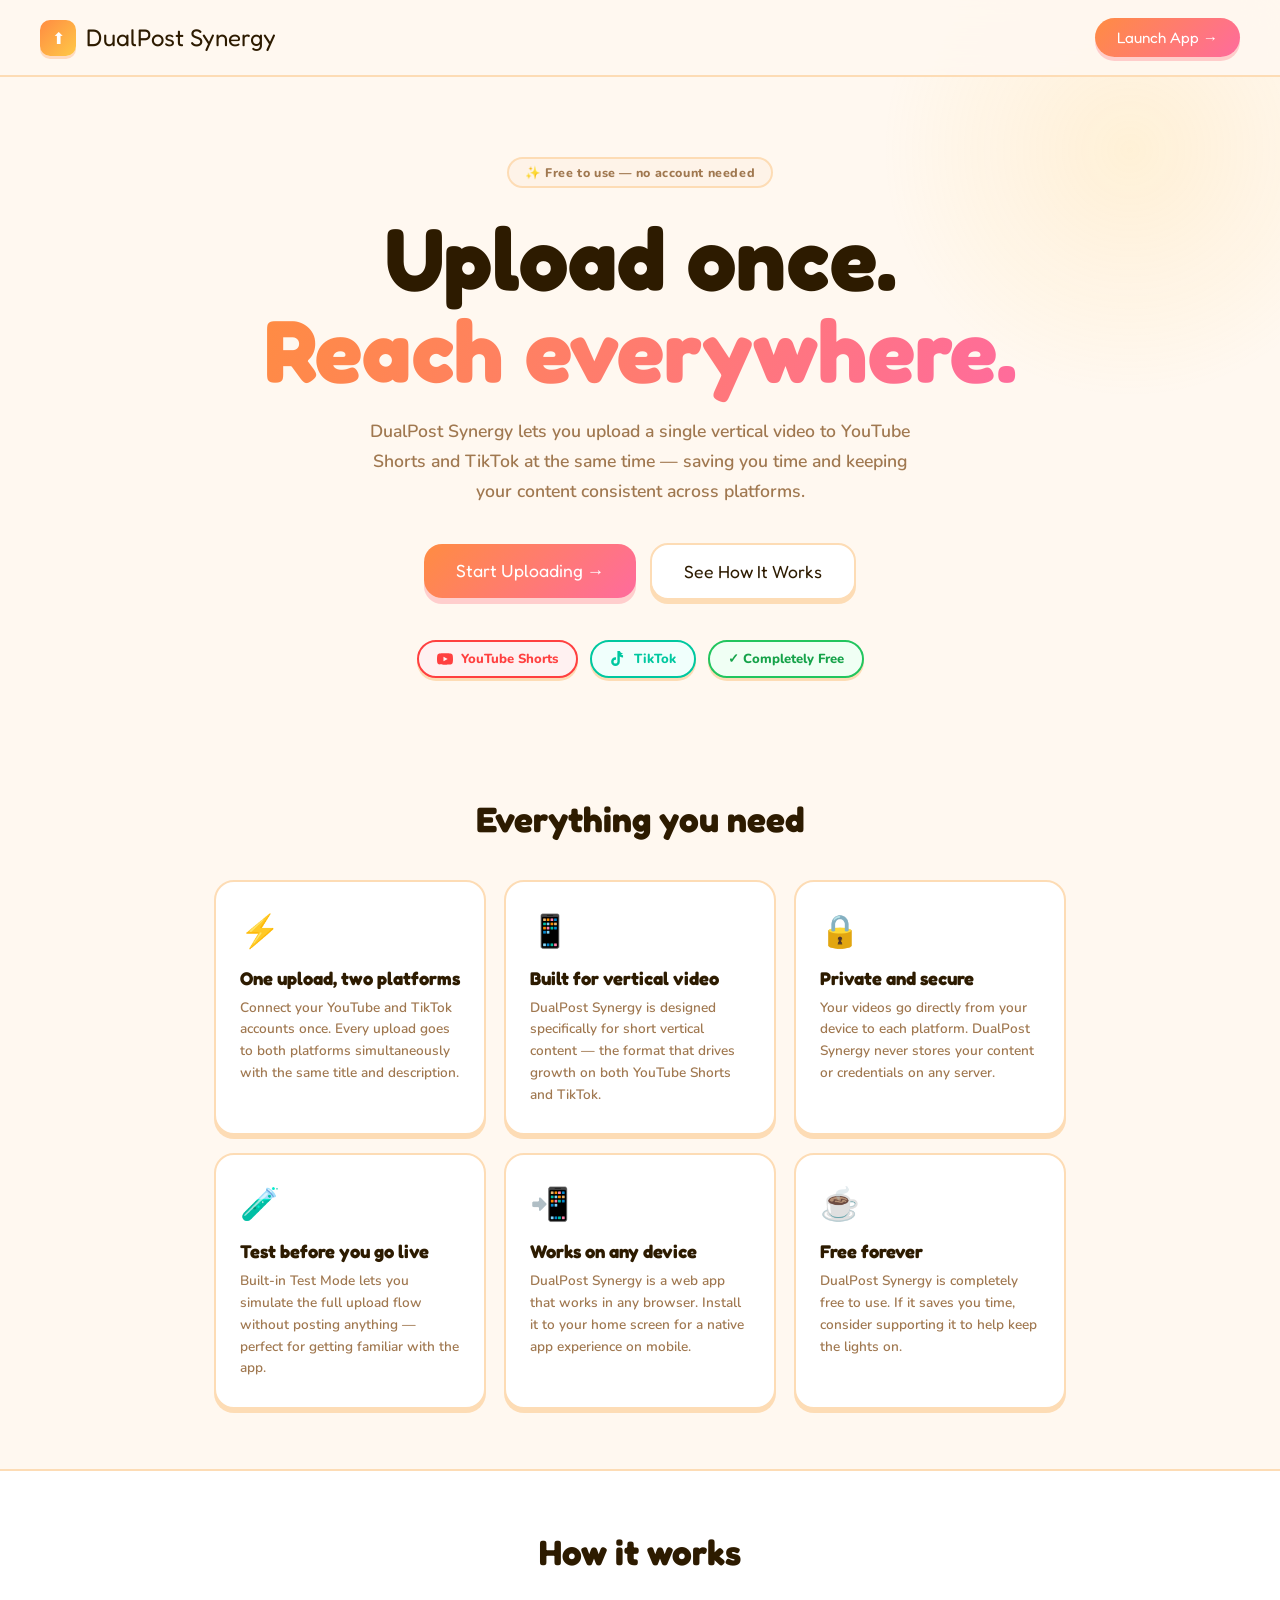
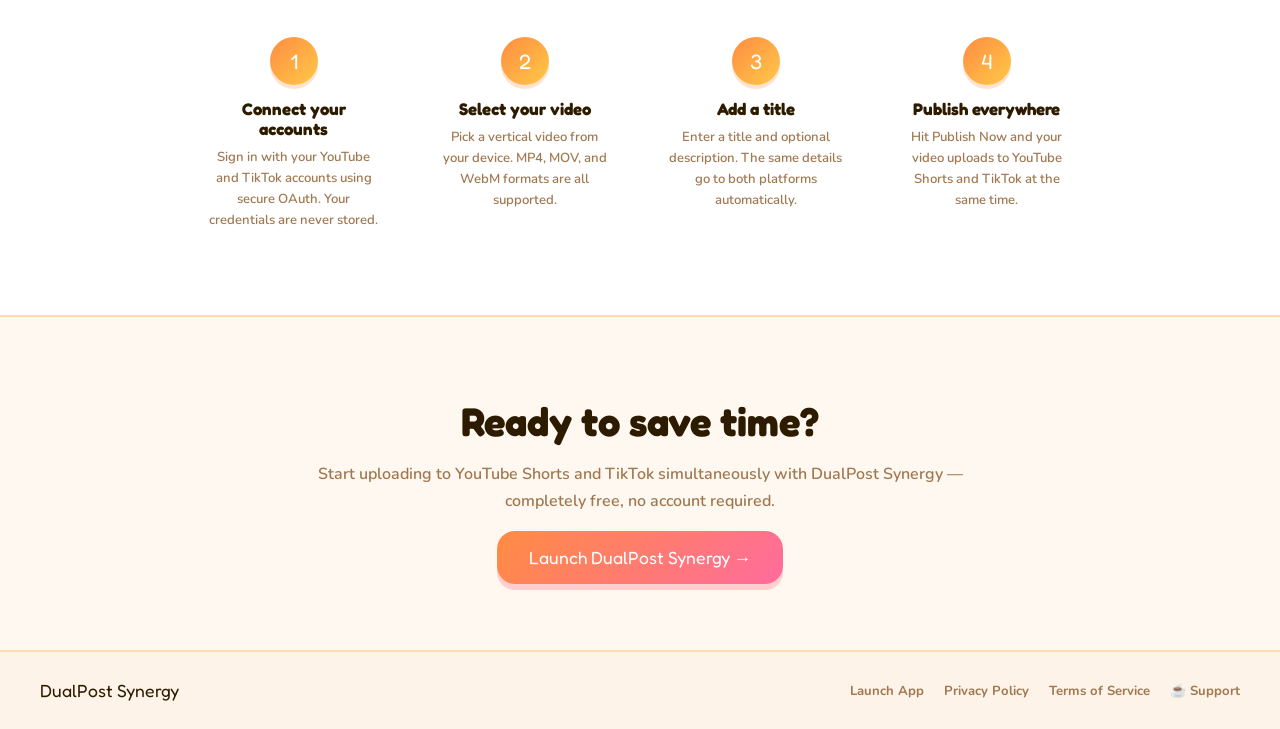
==== index.html @ 141f5e74 "Tiktok approval steps" ====
<!DOCTYPE html>
<html lang="en">
<head>
  <meta charset="UTF-8" />
  <meta name="viewport" content="width=device-width, initial-scale=1.0" />
  <title>DualPost Synergy</title>
  <script>
    // GitHub URL redirects straight to the app page
    if (window.location.hostname === 'kibbols.github.io') {
      window.location.replace('https://dualpost.app/app' + window.location.search);
    } else {
      // On dualpost.app, redirect root to landing page
      window.location.replace('/landing.html');
    }
  </script>
</head>
<body></body>
</html>
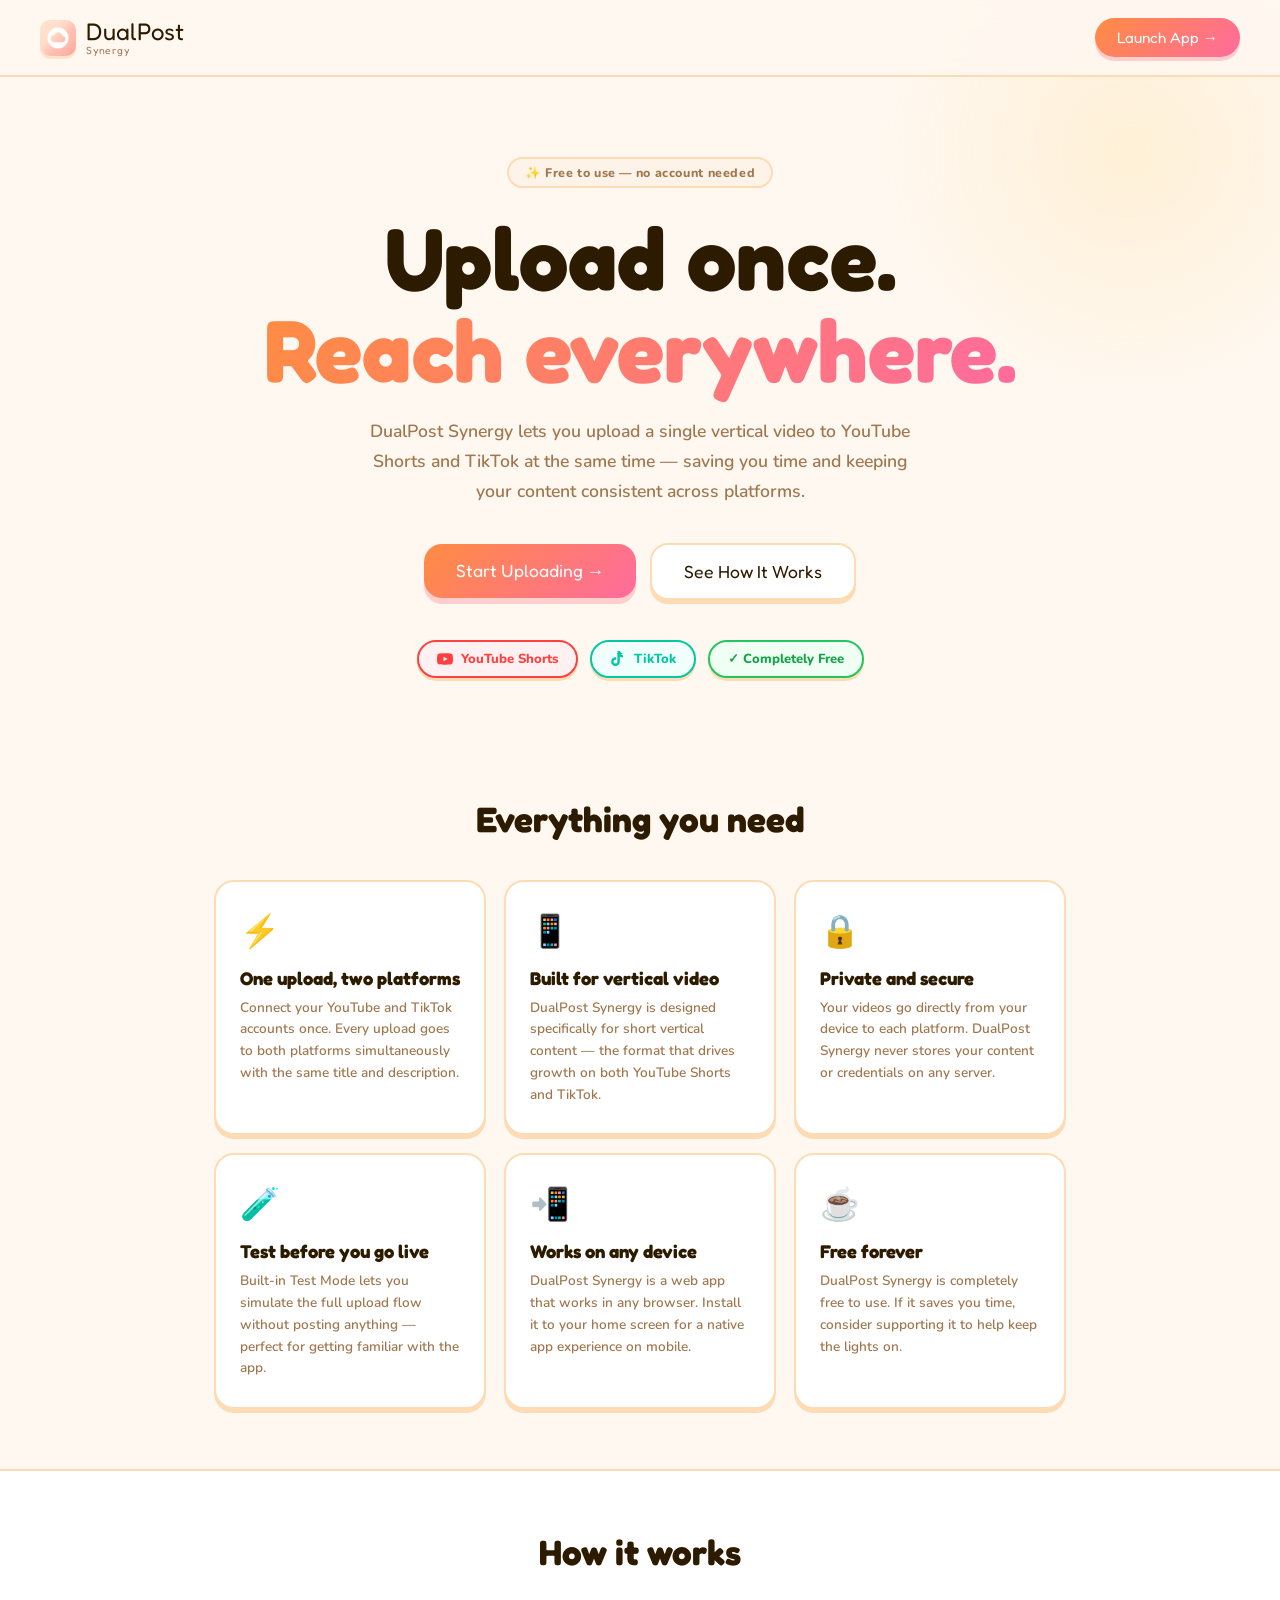
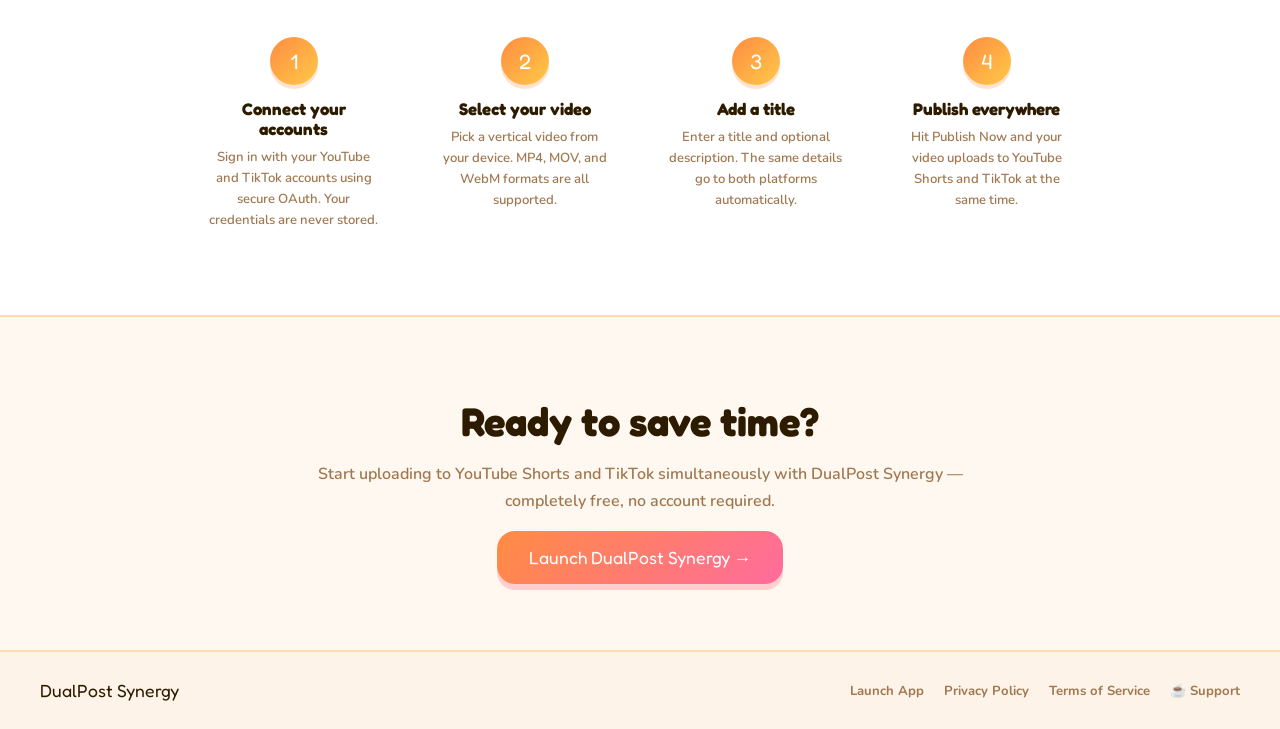
==== commit 178f7924: "Trying to fix upload button. Was working." ====
--- a/index.html
+++ b/index.html
@@ -7,7 +7,7 @@
   <script>
     // GitHub URL redirects straight to the app page
     if (window.location.hostname === 'kibbols.github.io') {
-      window.location.replace('https://dualpost.app/app' + window.location.search);
+      window.location.replace('https://dualpost.app/app.html' + window.location.search);
     } else {
       // On dualpost.app, redirect root to landing page
       window.location.replace('/landing.html');
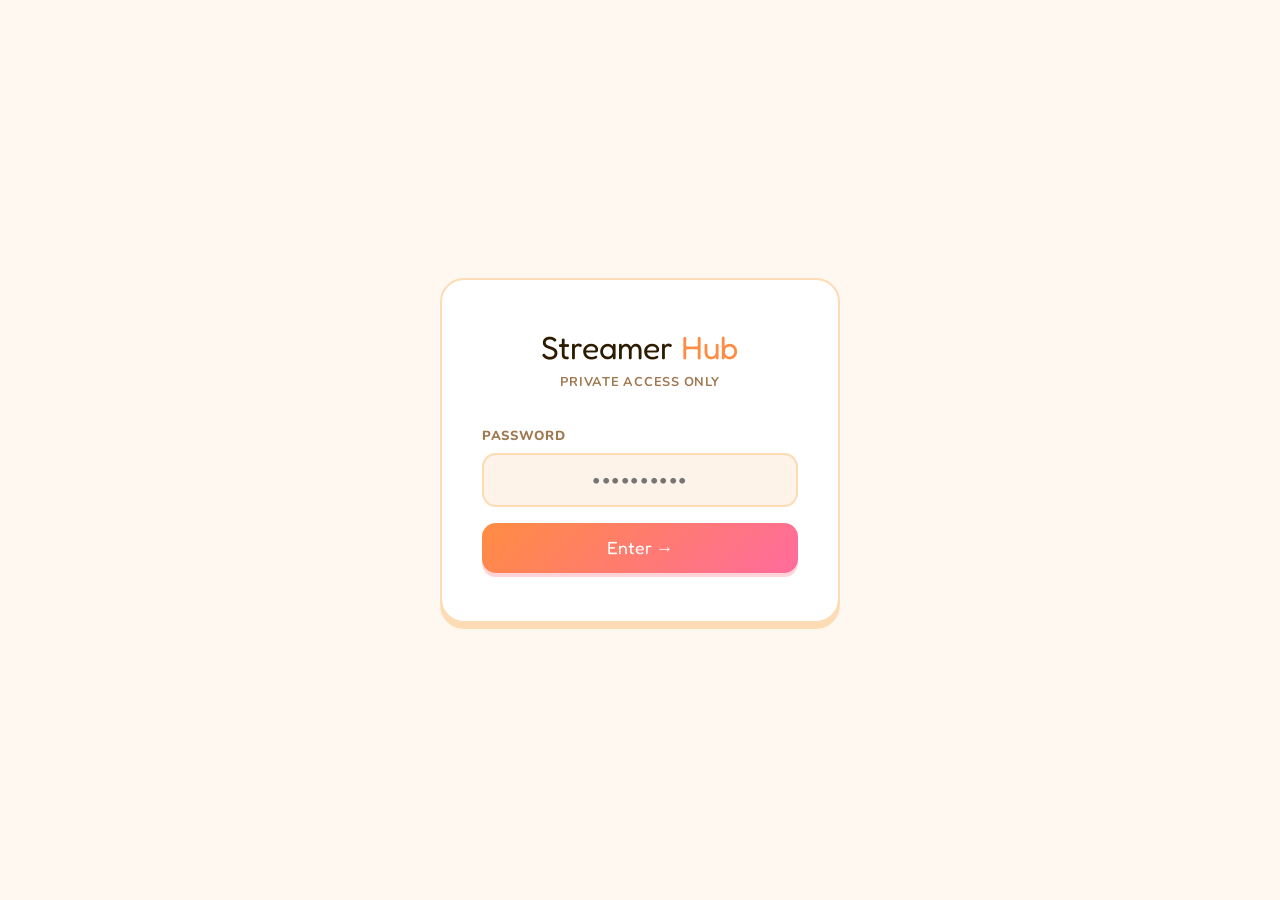
==== commit b9ede336: "Add files via upload" ====
--- a/index.html
+++ b/index.html
@@ -1,18 +1,674 @@
 <!DOCTYPE html>
 <html lang="en">
 <head>
-  <meta charset="UTF-8" />
-  <meta name="viewport" content="width=device-width, initial-scale=1.0" />
-  <title>DualPost Synergy</title>
-  <script>
-    // GitHub URL redirects straight to the app page
-    if (window.location.hostname === 'kibbols.github.io') {
-      window.location.replace('https://dualpost.app/app.html' + window.location.search);
-    } else {
-      // On dualpost.app, redirect root to landing page
-      window.location.replace('/landing.html');
+<meta charset="UTF-8" />
+<meta name="viewport" content="width=device-width, initial-scale=1.0" />
+<title>Streamer Hub</title>
+<meta name="robots" content="noindex, nofollow" />
+<link rel="preconnect" href="https://fonts.googleapis.com" />
+<link href="https://fonts.googleapis.com/css2?family=Fredoka+One&family=Nunito:wght@400;600;700;800;900&display=swap" rel="stylesheet" />
+<style>
+*, *::before, *::after { box-sizing: border-box; margin: 0; padding: 0; }
+:root {
+  --bg:       #fff8f0;
+  --surface:  #ffffff;
+  --surface2: #fef3e8;
+  --border:   #fddcb5;
+  --text:     #2d1b00;
+  --muted:    #a07850;
+  --accent:   #ff8c42;
+  --accent2:  #ffc947;
+  --pink:     #ff6b9d;
+  --green:    #22c55e;
+  --green-bg: #f0fff4;
+  --green-border: #86efac;
+  --red:      #ef4444;
+  --red-bg:   #fff1f2;
+  --reddit:   #ff4500;
+  --bsky:     #0085ff;
+  --twitter:  #1d9bf0;
+  --purple:   #8b5cf6;
+  --font-d:   'Fredoka One', cursive;
+  --font-b:   'Nunito', sans-serif;
+}
+html { scroll-behavior: smooth; }
+body { background: var(--bg); color: var(--text); font-family: var(--font-b); min-height: 100vh; }
+
+/* ── Login ── */
+#login-gate { min-height:100vh; display:flex; align-items:center; justify-content:center; padding:24px; }
+.login-card { background:var(--surface); border:2px solid var(--border); border-radius:24px; box-shadow:0 6px 0 var(--border); padding:48px 40px; width:100%; max-width:400px; text-align:center; }
+.login-logo { font-family:var(--font-d); font-size:2rem; color:var(--text); margin-bottom:6px; }
+.login-logo span { color:var(--accent); }
+.login-sub { font-size:0.8rem; font-weight:700; color:var(--muted); letter-spacing:0.06em; margin-bottom:36px; }
+.login-label { font-size:0.82rem; font-weight:800; color:var(--muted); letter-spacing:0.05em; text-align:left; display:block; margin-bottom:8px; }
+.login-input { width:100%; background:var(--surface2); border:2px solid var(--border); border-radius:14px; color:var(--text); font-family:var(--font-b); font-size:1rem; font-weight:700; padding:14px 18px; margin-bottom:16px; transition:border-color .2s; text-align:center; letter-spacing:0.1em; }
+.login-input:focus { outline:none; border-color:var(--accent); }
+.login-input.error { border-color:var(--red); background:var(--red-bg); }
+.login-btn { width:100%; background:linear-gradient(135deg,var(--accent),var(--pink)); border:none; border-radius:14px; color:#fff; font-family:var(--font-d); font-size:1.1rem; padding:14px; cursor:pointer; box-shadow:0 4px 0 rgba(255,80,100,.25); transition:all .2s cubic-bezier(.34,1.56,.64,1); }
+.login-btn:hover:not(:disabled) { transform:translateY(-2px); }
+.login-btn:disabled { opacity:.6; cursor:not-allowed; transform:none; }
+.login-error { font-size:0.82rem; font-weight:800; color:var(--red); margin-top:12px; display:none; }
+.login-error.visible { display:block; }
+
+/* ── App ── */
+#app { display:none; }
+nav { display:flex; align-items:center; justify-content:space-between; padding:16px 32px; background:rgba(255,248,240,.95); backdrop-filter:blur(16px); border-bottom:2px solid var(--border); position:sticky; top:0; z-index:100; flex-wrap:wrap; gap:10px; }
+.nav-logo { font-family:var(--font-d); font-size:1.4rem; color:var(--text); text-decoration:none; display:flex; align-items:center; gap:8px; }
+.nav-logo-badge { background:linear-gradient(135deg,var(--accent),var(--pink)); color:#fff; font-size:0.6rem; font-weight:900; letter-spacing:0.1em; padding:2px 8px; border-radius:50px; text-transform:uppercase; }
+.nav-right { display:flex; align-items:center; gap:10px; }
+.nav-link { font-size:0.82rem; font-weight:800; color:var(--muted); text-decoration:none; transition:color .2s; }
+.nav-link:hover { color:var(--accent); }
+.logout-btn { background:none; border:2px solid var(--border); border-radius:50px; color:var(--muted); font-family:var(--font-b); font-size:0.78rem; font-weight:800; padding:6px 14px; cursor:pointer; transition:all .2s; }
+.logout-btn:hover { border-color:var(--red); color:var(--red); }
+
+.page { max-width:1080px; margin:0 auto; padding:32px 24px 64px; }
+
+/* ── Tabs ── */
+.tabs { display:flex; gap:8px; margin-bottom:28px; flex-wrap:wrap; }
+.tab-btn { background:var(--surface); border:2px solid var(--border); border-radius:50px; color:var(--muted); font-family:var(--font-d); font-size:0.9rem; padding:8px 20px; cursor:pointer; box-shadow:0 3px 0 var(--border); transition:all .2s cubic-bezier(.34,1.56,.64,1); }
+.tab-btn:hover { border-color:var(--accent); color:var(--accent); transform:translateY(-1px); }
+.tab-btn.active { background:linear-gradient(135deg,var(--accent),var(--pink)); border-color:transparent; color:#fff; box-shadow:0 3px 0 rgba(255,80,100,.25); }
+
+.section-title { font-family:var(--font-d); font-size:1.5rem; color:var(--text); margin-bottom:6px; }
+.section-sub { font-size:0.82rem; font-weight:700; color:var(--muted); margin-bottom:24px; }
+
+/* ── Card ── */
+.card { background:var(--surface); border:2px solid var(--border); border-radius:20px; padding:24px; box-shadow:0 4px 0 var(--border); }
+
+/* ── Upload ── */
+.upload-row { display:grid; grid-template-columns:1fr 1fr; gap:16px; margin-bottom:20px; }
+.upload-box { background:var(--surface2); border:2px dashed var(--border); border-radius:16px; padding:28px 20px; text-align:center; cursor:pointer; transition:all .2s; }
+.upload-box:hover,.upload-box.drag { border-color:var(--accent); background:#fff4ec; }
+.upload-box.loaded { border-style:solid; border-color:var(--green); background:var(--green-bg); }
+.upload-icon { font-size:2rem; margin-bottom:8px; }
+.upload-label { font-size:0.72rem; font-weight:900; letter-spacing:0.08em; text-transform:uppercase; color:var(--muted); margin-bottom:4px; }
+.upload-status { font-size:0.78rem; font-weight:800; color:var(--green); }
+.upload-hint { font-size:0.7rem; font-weight:700; color:var(--muted); margin-top:4px; }
+
+/* ── Stats ── */
+.stats-row { display:grid; grid-template-columns:repeat(4,1fr); gap:12px; margin-bottom:20px; }
+.stat-card { background:var(--surface); border:2px solid var(--border); border-radius:16px; padding:16px 18px; box-shadow:0 3px 0 var(--border); }
+.stat-label { font-size:0.65rem; font-weight:900; letter-spacing:0.1em; text-transform:uppercase; color:var(--muted); margin-bottom:6px; }
+.stat-value { font-family:var(--font-d); font-size:1.8rem; color:var(--text); line-height:1; }
+.stat-value.accent { color:var(--accent); }
+.stat-value.green  { color:var(--green); }
+.stat-value.pink   { color:var(--pink); }
+.stat-value.tiktok { color:#00c8a0; }
+
+/* ── Table ── */
+.table-wrap { border:2px solid var(--border); border-radius:16px; overflow:auto; margin-bottom:20px; }
+table { width:100%; border-collapse:collapse; font-size:0.82rem; }
+th { text-align:left; padding:10px 16px; font-size:0.68rem; font-weight:900; letter-spacing:0.1em; text-transform:uppercase; color:var(--muted); background:var(--surface2); border-bottom:2px solid var(--border); }
+td { padding:10px 16px; border-bottom:1px solid var(--border); font-weight:700; color:var(--text); vertical-align:middle; }
+tr:last-child td { border-bottom:none; }
+tr:hover td { background:var(--surface2); }
+.badge { display:inline-block; font-size:0.62rem; font-weight:900; letter-spacing:0.08em; text-transform:uppercase; padding:3px 10px; border-radius:50px; }
+.badge-yt { background:#fff1f1; color:#ef4444; border:2px solid #fca5a5; }
+.badge-tt { background:#f0fffc; color:#00c8a0; border:2px solid #6ee7d8; }
+
+/* ── Patterns ── */
+.patterns-box { background:linear-gradient(135deg,#f5f0ff,#fdf4ff); border:2px solid #ddd6fe; border-left:4px solid var(--purple); border-radius:16px; padding:18px 20px; margin-bottom:20px; }
+.patterns-box ul { list-style:none; }
+.patterns-box li { font-size:0.82rem; font-weight:700; color:var(--text); padding:5px 0; border-bottom:1px solid #ede9fe; }
+.patterns-box li:last-child { border-bottom:none; }
+.patterns-box li::before { content:"✦ "; color:var(--purple); }
+
+/* ── Notes ── */
+.notes-grid { display:grid; grid-template-columns:1fr 1fr; gap:16px; }
+.note-card { background:var(--surface2); border:2px solid var(--border); border-radius:16px; padding:18px; }
+.note-label { font-size:0.7rem; font-weight:900; letter-spacing:0.08em; text-transform:uppercase; color:var(--muted); margin-bottom:8px; }
+.note-card textarea { width:100%; background:var(--surface); border:2px solid var(--border); border-radius:10px; color:var(--text); font-family:var(--font-b); font-size:0.82rem; font-weight:700; padding:10px 12px; resize:vertical; min-height:90px; }
+.note-card textarea:focus { outline:none; border-color:var(--accent); }
+
+/* ── Trends ── */
+.trends-layout { display:grid; grid-template-columns:1fr 1fr; gap:24px; align-items:start; }
+.trends-controls { display:flex; gap:10px; align-items:center; margin-bottom:16px; flex-wrap:wrap; }
+.ctrl-select { background:var(--surface); border:2px solid var(--border); border-radius:50px; color:var(--text); font-family:var(--font-b); font-size:0.82rem; font-weight:800; padding:8px 16px; cursor:pointer; appearance:none; -webkit-appearance:none; }
+.ctrl-select:focus { outline:none; border-color:var(--accent); }
+.refresh-btn { background:var(--surface); border:2px solid var(--border); border-radius:50px; color:var(--muted); font-family:var(--font-b); font-size:0.82rem; font-weight:800; padding:8px 18px; cursor:pointer; box-shadow:0 3px 0 var(--border); transition:all .2s cubic-bezier(.34,1.56,.64,1); }
+.refresh-btn:hover:not(:disabled) { border-color:var(--accent); color:var(--accent); transform:translateY(-1px); }
+.refresh-btn:disabled { opacity:.5; cursor:not-allowed; }
+
+.trend-card { background:var(--surface); border:2px solid var(--border); border-radius:18px; padding:16px 18px; margin-bottom:10px; box-shadow:0 3px 0 var(--border); transition:all .15s; cursor:pointer; }
+.trend-card:hover { border-color:var(--accent); transform:translateY(-1px); }
+.trend-card.selected { border-color:var(--accent); background:#fff9f5; box-shadow:0 3px 0 rgba(255,140,66,.2); }
+.trend-meta { display:flex; align-items:center; gap:8px; margin-bottom:8px; flex-wrap:wrap; }
+.sub-chip { background:#fff1ec; border:2px solid #fddcb5; color:var(--reddit); font-size:0.65rem; font-weight:900; padding:2px 10px; border-radius:50px; }
+.trend-score { font-family:var(--font-d); font-size:0.9rem; color:var(--accent); }
+.trend-comments { font-size:0.72rem; font-weight:700; color:var(--muted); }
+.trend-flair { background:var(--surface2); border:2px solid var(--border); color:var(--muted); font-size:0.62rem; font-weight:900; padding:2px 10px; border-radius:50px; }
+.trend-title { font-size:0.88rem; font-weight:800; color:var(--text); line-height:1.4; }
+.trend-title a { color:var(--text); text-decoration:none; }
+.trend-title a:hover { color:var(--accent); }
+
+/* ── Post Ideas Panel ── */
+.ideas-panel { background:var(--surface); border:2px solid var(--border); border-radius:20px; padding:22px; box-shadow:0 4px 0 var(--border); position:sticky; top:90px; }
+.ideas-header { display:flex; justify-content:space-between; align-items:center; margin-bottom:16px; padding-bottom:12px; border-bottom:2px solid var(--border); }
+.ideas-label { font-family:var(--font-d); font-size:1rem; color:var(--text); }
+.ideas-thinking { font-size:0.78rem; font-weight:700; color:var(--accent); animation:pulse 1.2s ease-in-out infinite; }
+@keyframes pulse { 0%,100%{opacity:.3} 50%{opacity:1} }
+
+.selected-topic-box { background:var(--surface2); border:2px solid var(--border); border-radius:12px; padding:10px 14px; margin-bottom:14px; font-size:0.78rem; font-weight:700; color:var(--muted); line-height:1.4; }
+.selected-topic-box strong { color:var(--text); display:block; margin-bottom:2px; font-size:0.68rem; letter-spacing:0.08em; text-transform:uppercase; }
+
+.context-row { margin-bottom:14px; }
+.context-input { width:100%; background:var(--surface2); border:2px solid var(--border); border-radius:12px; color:var(--text); font-family:var(--font-b); font-size:0.82rem; font-weight:700; padding:10px 14px; resize:none; min-height:60px; }
+.context-input:focus { outline:none; border-color:var(--accent); }
+
+.generate-btn { width:100%; background:linear-gradient(135deg,var(--accent),var(--pink)); border:none; border-radius:14px; color:#fff; font-family:var(--font-d); font-size:1rem; padding:12px; cursor:pointer; box-shadow:0 4px 0 rgba(255,80,100,.25); transition:all .2s cubic-bezier(.34,1.56,.64,1); margin-bottom:16px; }
+.generate-btn:hover:not(:disabled) { transform:translateY(-2px); box-shadow:0 6px 0 rgba(255,80,100,.25); }
+.generate-btn:disabled { opacity:.6; cursor:not-allowed; transform:none; }
+
+.post-card { background:var(--surface2); border:2px solid var(--border); border-radius:14px; padding:16px; margin-bottom:12px; }
+.post-card-header { display:flex; align-items:center; justify-content:space-between; margin-bottom:10px; flex-wrap:wrap; gap:6px; }
+.post-angle { font-size:0.68rem; font-weight:900; letter-spacing:0.08em; text-transform:uppercase; color:var(--muted); }
+.post-platforms { display:flex; gap:5px; }
+.platform-pip { font-size:0.62rem; font-weight:900; padding:2px 8px; border-radius:50px; }
+.pip-both { background:#e0f2fe; color:#0369a1; border:2px solid #bae6fd; }
+.post-text { font-size:0.88rem; font-weight:700; color:var(--text); line-height:1.55; white-space:pre-wrap; margin-bottom:10px; }
+.post-why { font-size:0.72rem; font-weight:700; color:var(--muted); font-style:italic; margin-bottom:10px; line-height:1.4; }
+.post-footer { display:flex; gap:6px; align-items:center; flex-wrap:wrap; }
+.char-count { font-size:0.65rem; font-weight:800; color:var(--muted); }
+.char-count.over { color:var(--red); }
+
+.action-btn { background:var(--surface); border:2px solid var(--border); border-radius:50px; color:var(--muted); font-family:var(--font-b); font-size:0.72rem; font-weight:900; padding:5px 14px; cursor:pointer; transition:all .15s; }
+.action-btn:hover { border-color:var(--accent); color:var(--accent); }
+.action-btn.copied { border-color:var(--green); color:var(--green); background:var(--green-bg); }
+
+.empty-state { text-align:center; padding:36px 20px; font-size:0.85rem; font-weight:700; color:var(--muted); line-height:1.6; }
+.empty-icon { font-size:2rem; margin-bottom:10px; }
+
+@media (max-width:760px) {
+  .upload-row,.stats-row,.notes-grid,.trends-layout { grid-template-columns:1fr; }
+  nav { padding:14px 18px; }
+  .page { padding:20px 14px 48px; }
+  .ideas-panel { position:static; }
+}
+</style>
+</head>
+<body>
+
+<!-- LOGIN -->
+<div id="login-gate">
+  <div class="login-card">
+    <div class="login-logo">Streamer <span>Hub</span></div>
+    <div class="login-sub">PRIVATE ACCESS ONLY</div>
+      <label class="login-label" for="pw-input">PASSWORD</label>
+      <input type="password" id="pw-input" autocomplete="current-password" class="login-input" placeholder="••••••••••" />
+      <button type="button" class="login-btn" id="login-btn" onclick="attemptLogin()">Enter →</button>
+    <div class="login-error" id="login-error">Incorrect password. Try again.</div>
+  </div>
+</div>
+
+<!-- APP -->
+<div id="app">
+  <nav>
+    <a class="nav-logo" href="#">Streamer Hub <span class="nav-logo-badge">Private</span></a>
+    <div class="nav-right">
+      <a class="nav-link" href="https://dualpost.app" target="_blank">← DualPost</a>
+      <button class="logout-btn" onclick="logout()">Log out</button>
+    </div>
+  </nav>
+
+  <div class="page">
+    <div class="tabs">
+      <button class="tab-btn active" onclick="switchTab('performance',this)">📊 Performance</button>
+      <button class="tab-btn" onclick="switchTab('trends',this)">🔥 Trends & Posts</button>
+      <button class="tab-btn" onclick="switchTab('settings',this)">⚙️ Settings</button>
+    </div>
+
+    <!-- PERFORMANCE TAB -->
+    <div id="tab-performance">
+      <div class="section-title">Performance Tracker</div>
+      <div class="section-sub">Upload your platform CSVs to surface patterns and track what's working.</div>
+      <div class="upload-row">
+        <div class="upload-box" id="yt-upload-box" onclick="document.getElementById('yt-file').click()"
+          ondragover="event.preventDefault();this.classList.add('drag')"
+          ondragleave="this.classList.remove('drag')"
+          ondrop="handleDrop(event,'yt')">
+          <input type="file" id="yt-file" accept=".csv" style="display:none" onchange="handleFile(this.files[0],'yt')" />
+          <div class="upload-icon">📹</div>
+          <div class="upload-label">YouTube Studio CSV</div>
+          <div id="yt-status" class="upload-hint">Analytics → Content → Export</div>
+        </div>
+        <div class="upload-box" id="tt-upload-box" onclick="document.getElementById('tt-file').click()"
+          ondragover="event.preventDefault();this.classList.add('drag')"
+          ondragleave="this.classList.remove('drag')"
+          ondrop="handleDrop(event,'tt')">
+          <input type="file" id="tt-file" accept=".csv" style="display:none" onchange="handleFile(this.files[0],'tt')" />
+          <div class="upload-icon">🎵</div>
+          <div class="upload-label">TikTok Studio CSV</div>
+          <div id="tt-status" class="upload-hint">studio.tiktok.com → Analytics → Content</div>
+        </div>
+      </div>
+      <div id="perf-data" style="display:none">
+        <div class="stats-row" id="stats-row"></div>
+        <div class="section-title" style="font-size:1rem;margin-bottom:12px;">✦ Pattern Analysis</div>
+        <div class="patterns-box" id="patterns-box"></div>
+        <div class="section-title" style="font-size:1rem;margin:20px 0 12px;">Top Performers</div>
+        <div class="table-wrap">
+          <table>
+            <thead><tr><th>#</th><th>Title</th><th>Platform</th><th>Views</th><th>Likes</th></tr></thead>
+            <tbody id="top-table"></tbody>
+          </table>
+        </div>
+        <div class="section-title" style="font-size:1rem;margin:20px 0 12px;">Experiment Log</div>
+        <div class="notes-grid">
+          <div class="note-card">
+            <div class="note-label">What worked / what I tested</div>
+            <textarea id="note-what" placeholder="e.g. Tried adding killer name in title..."></textarea>
+          </div>
+          <div class="note-card">
+            <div class="note-label">What to try next</div>
+            <textarea id="note-next" placeholder="e.g. Test red overlay thumbnail..."></textarea>
+          </div>
+        </div>
+      </div>
+      <div id="perf-empty" class="empty-state">
+        <div class="empty-icon">📂</div>
+        Upload your YouTube Studio and/or TikTok Studio CSVs above<br/>to unlock performance tracking and pattern analysis.
+      </div>
+    </div>
+
+    <!-- TRENDS & POSTS TAB -->
+    <div id="tab-trends" style="display:none">
+      <div class="section-title">Trends & Post Ideas</div>
+      <div class="section-sub">Paste your Reddit JSON below, pick a post, get Twitter/X + Bluesky ideas that spark genuine engagement.</div>
+
+      <div class="note-card" style="margin-bottom:20px;">
+        <div class="note-label">Paste Reddit JSON</div>
+        <textarea id="reddit-json-input" style="width:100%;background:var(--surface);border:2px solid var(--border);border-radius:10px;color:var(--text);font-family:var(--font-b);font-size:0.75rem;font-weight:600;padding:10px 12px;resize:vertical;min-height:80px;margin-top:8px;" placeholder="Paste the JSON from your Reddit feed URL here, then click Parse..."></textarea>
+        <button class="generate-btn" style="margin-top:10px;margin-bottom:0;" onclick="parseRedditJSON()">Parse Posts →</button>
+      </div>
+
+      <div class="trends-layout">
+        <div>
+          <div id="trends-list">
+            <div class="empty-state">
+              <div class="empty-icon">📋</div>
+              Paste your Reddit JSON above and click Parse to load posts.
+            </div>
+          </div>
+        </div>
+        <div class="ideas-panel">
+          <div class="ideas-header">
+            <span class="ideas-label">Post Ideas</span>
+            <span class="ideas-thinking" id="ideas-thinking" style="display:none">generating...</span>
+          </div>
+          <div id="ideas-output">
+            <div class="empty-state">
+              <div class="empty-icon">👈</div>
+              Click any post on the left to generate Twitter/X + Bluesky post ideas.
+            </div>
+          </div>
+        </div>
+      </div>
+    </div>
+
+</div>
+</div>
+
+<script>
+window.onerror = function(msg, src, line) {
+  document.getElementById('login-error').textContent = 'JS Error: ' + msg + ' (line ' + line + ')';
+  document.getElementById('login-error').classList.add('visible');
+};
+const WORKER_URL = 'https://withered-mud-dc44.portgamingsttv.workers.dev';
+const SESSION_KEY = 'sh_authed';
+
+// ── Auth ──────────────────────────────────────────
+async function attemptLogin() {
+  const pw = document.getElementById('pw-input').value.trim();
+  const btn = document.getElementById('login-btn');
+  const err = document.getElementById('login-error');
+  const input = document.getElementById('pw-input');
+  if (!pw) return;
+  btn.disabled = true; btn.textContent = 'Checking...';
+  err.classList.remove('visible'); input.classList.remove('error');
+  try {
+    const res = await fetch(WORKER_URL + '/verify-password', {
+      method: 'POST', headers: { 'Content-Type': 'application/json' },
+      body: JSON.stringify({ password: pw })
+    });
+    const data = await res.json();
+    if (data.ok) { sessionStorage.setItem(SESSION_KEY, '1'); showApp(); }
+    else { input.classList.add('error'); err.classList.add('visible'); btn.disabled = false; btn.textContent = 'Enter →'; }
+  } catch(e) {
+    err.textContent = 'Could not reach server — check your connection.';
+    err.classList.add('visible'); btn.disabled = false; btn.textContent = 'Enter →';
+  }
+}
+function showApp() { document.getElementById('login-gate').style.display = 'none'; document.getElementById('app').style.display = 'block'; }
+function logout() { sessionStorage.removeItem(SESSION_KEY); location.reload(); }
+// Check session on load
+if (sessionStorage.getItem(SESSION_KEY) === '1') showApp();
+
+// Enter key support
+document.getElementById('pw-input').addEventListener('keydown', function(e) {
+  if (e.key === 'Enter') attemptLogin();
+});
+
+// ── Tabs ──────────────────────────────────────────
+let trendsLoaded = false;
+function switchTab(name, btn) {
+  ['performance','trends','settings'].forEach(t => {
+    document.getElementById('tab-' + t).style.display = t === name ? 'block' : 'none';
+  });
+  document.querySelectorAll('.tab-btn').forEach(b => b.classList.remove('active'));
+  btn.classList.add('active');
+  trendsLoaded = true;
+  if (name === 'settings') {
+    const existing = getGeminiKey();
+    if (existing) {
+      document.getElementById('key-status').style.display = 'block';
+      document.getElementById('key-status').style.color = 'var(--green)';
+      document.getElementById('key-status').textContent = '✓ API key is saved.';
     }
-  </script>
-</head>
-<body></body>
+  }
+}
+
+// ── Performance ───────────────────────────────────
+let ytVideos = [], ttVideos = [];
+
+function parseCSV(text) {
+  const lines = text.trim().split('\n');
+  if (lines.length < 2) return [];
+
+  function parseLine(line) {
+    const vals = [];
+    let cur = '', inQ = false;
+    for (let i = 0; i < line.length; i++) {
+      const ch = line[i];
+      if (ch === '"') {
+        if (inQ && line[i+1] === '"') { cur += '"'; i++; }
+        else inQ = !inQ;
+      } else if (ch === ',' && !inQ) {
+        vals.push(cur.trim());
+        cur = '';
+      } else {
+        cur += ch;
+      }
+    }
+    vals.push(cur.trim());
+    return vals;
+  }
+
+  const headers = parseLine(lines[0]);
+  return lines.slice(1).map(line => {
+    const vals = parseLine(line);
+    const row = {};
+    headers.forEach((h,i) => { row[h] = (vals[i]||'').replace(/^"|"$/g,'').trim(); });
+    return row;
+  });
+}
+function normalizeYT(rows) {
+  return rows.map(r => ({
+    platform:'YouTube', title:r['Video title']||r['Title']||r['title']||'Unknown',
+    views:parseInt(r['Views']||r['views']||'0')||0,
+    likes:parseInt(r['Likes']||r['likes']||'0')||0,
+  })).filter(r => r.views > 0 && r.title !== 'Unknown');
+}
+function normalizeTT(rows) {
+  return rows.map(r => ({
+    platform:'TikTok',
+    title:r['Video title']||r['Video caption']||r['Caption']||r['Title']||r['title']||'Unknown',
+    views:parseInt(r['Total views']||r['Video views']||r['Views']||r['views']||'0')||0,
+    likes:parseInt(r['Total likes']||r['Likes']||r['likes']||'0')||0,
+  })).filter(r => r.views > 0 && r.title !== 'Unknown');
+}
+function handleDrop(e, type) { e.preventDefault(); document.getElementById(type+'-upload-box').classList.remove('drag'); handleFile(e.dataTransfer.files[0], type); }
+function handleFile(file, type) {
+  if (!file) return;
+  const reader = new FileReader();
+  reader.onload = e => {
+    const rows = parseCSV(e.target.result);
+    if (type === 'yt') { ytVideos = normalizeYT(rows); document.getElementById('yt-upload-box').classList.add('loaded'); document.getElementById('yt-status').innerHTML = '<span class="upload-status">✓ ' + ytVideos.length + ' videos loaded</span>'; }
+    else { ttVideos = normalizeTT(rows); document.getElementById('tt-upload-box').classList.add('loaded'); document.getElementById('tt-status').innerHTML = '<span class="upload-status">✓ ' + ttVideos.length + ' videos loaded</span>'; }
+    renderPerformance();
+  };
+  reader.readAsText(file);
+}
+function renderPerformance() {
+  const all = [...ytVideos,...ttVideos];
+  if (!all.length) return;
+  document.getElementById('perf-data').style.display = 'block';
+  document.getElementById('perf-empty').style.display = 'none';
+  const avg = v => v.length ? Math.round(v.reduce((s,x)=>s+x.views,0)/v.length) : 0;
+  document.getElementById('stats-row').innerHTML = `
+    <div class="stat-card"><div class="stat-label">Total Videos</div><div class="stat-value">${all.length}</div></div>
+    <div class="stat-card"><div class="stat-label">Avg Views</div><div class="stat-value accent">${avg(all).toLocaleString()}</div></div>
+    <div class="stat-card"><div class="stat-label">YT Short Avg</div><div class="stat-value pink">${avg(ytVideos).toLocaleString()}</div></div>
+    <div class="stat-card"><div class="stat-label">TikTok Avg</div><div class="stat-value tiktok">${avg(ttVideos).toLocaleString()}</div></div>`;
+  analyzeWithGemini(all);
+  const top = [...all].sort((a,b)=>b.views-a.views).slice(0,10);
+  document.getElementById('top-table').innerHTML = top.map((v,i)=>`
+    <tr><td style="color:var(--muted)">${i+1}</td><td style="max-width:280px">${v.title}</td>
+    <td><span class="badge ${v.platform==='YouTube'?'badge-yt':'badge-tt'}">${v.platform==='YouTube'?'YT':'TT'}</span></td>
+    <td>${v.views.toLocaleString()}</td><td>${v.likes.toLocaleString()}</td></tr>`).join('');
+}
+// ── Gemini API key management ──────────────────────
+function getGeminiKey() { return localStorage.getItem('sh_gemini_key') || ''; }
+function saveGeminiKey(key) { localStorage.setItem('sh_gemini_key', key); }
+
+function saveGeminiKeyFromInput() {
+  const val = document.getElementById('gemini-key-input').value.trim();
+  if (!val) return;
+  saveGeminiKey(val);
+  document.getElementById('gemini-key-input').value = '';
+  const status = document.getElementById('key-status');
+  status.style.display = 'block';
+  status.style.color = 'var(--green)';
+  status.textContent = '✓ Key saved. Upload your CSVs in Performance to run analysis.';
+}
+function clearGeminiKey() {
+  localStorage.removeItem('sh_gemini_key');
+  document.getElementById('gemini-key-input').value = '';
+  const status = document.getElementById('key-status');
+  status.style.display = 'block';
+  status.style.color = 'var(--muted)';
+  status.textContent = 'Key cleared.';
+}
+
+async function analyzeWithGemini(videos) {
+  const key = getGeminiKey();
+  const patternsBox = document.getElementById('patterns-box');
+
+  if (!key) {
+    patternsBox.innerHTML = '<div style="color:var(--muted);font-size:0.82rem;font-weight:700;">Add your Gemini API key in Settings to unlock AI analysis.</div>';
+    return;
+  }
+
+  patternsBox.innerHTML = '<div style="color:var(--muted);font-size:0.82rem;font-weight:700;font-style:italic;animation:pulse 1.2s ease-in-out infinite;">Analyzing your content...</div>';
+
+  const sorted = [...videos].sort((a,b) => b.views - a.views);
+  const top10 = sorted.slice(0, 10).map(v => v.title + ' (' + v.views.toLocaleString() + ' views)').join('\n');
+  const bot10 = sorted.slice(-10).map(v => v.title + ' (' + v.views.toLocaleString() + ' views)').join('\n');
+  const avg = Math.round(videos.reduce((s,v) => s+v.views, 0) / videos.length);
+
+  const prompt = `You are analyzing a Dead by Daylight short-form content creator's video performance data. They post YouTube Shorts and TikToks. Their channel average is ${avg} views per video.
+
+TOP 10 PERFORMING VIDEOS:
+${top10}
+
+BOTTOM 10 PERFORMING VIDEOS:
+${bot10}
+
+Analyze this data and give 4-6 specific, actionable insights. Focus on:
+1. What patterns do the top performers share (specific words, topics, formats)?
+2. What are the bottom performers doing that isn't working?
+3. What specific content topics or title formulas should they try MORE of?
+4. What should they stop doing?
+5. Any hashtag or title structure patterns worth noting?
+
+Be specific and direct. Reference actual titles from their data. No generic advice.
+Respond as a JSON array of strings, each string being one insight. No markdown, no preamble.
+Example: ["insight one", "insight two"]`;
+
+  try {
+    const res = await fetch('https://generativelanguage.googleapis.com/v1beta/models/gemini-2.0-flash:generateContent?key=' + key, {
+      method: 'POST',
+      headers: { 'Content-Type': 'application/json' },
+      body: JSON.stringify({ contents: [{ parts: [{ text: prompt }] }] })
+    });
+    const data = await res.json();
+    if (data.error) throw new Error(data.error.message);
+    const text = data.candidates[0].content.parts[0].text.replace(/```json|```/g,'').trim();
+    const insights = JSON.parse(text);
+    patternsBox.innerHTML = '<ul>' + insights.map(i => '<li>' + i + '</li>').join('') + '</ul>';
+  } catch(e) {
+    patternsBox.innerHTML = '<div style="color:var(--red);font-size:0.82rem;font-weight:700;">Analysis failed: ' + e.message + '</div>';
+  }
+}
+
+// ── Trends ────────────────────────────────────────
+let selectedPost = null;
+
+function parseRedditJSON() {
+  const input = document.getElementById('reddit-json-input').value.trim();
+  const list = document.getElementById('trends-list');
+  if (!input) return;
+  try {
+    const data = JSON.parse(input);
+    const children = data.data ? data.data.children : [];
+    const all = children.map(c => ({
+      id: c.data.id,
+      title: c.data.title,
+      score: c.data.score,
+      comments: c.data.num_comments,
+      url: 'https://reddit.com' + c.data.permalink,
+      flair: c.data.link_flair_text || null,
+      sub: c.data.subreddit,
+    }));
+    if (!all.length) {
+      list.innerHTML = '<div class="empty-state" style="color:var(--red)">No posts found in that JSON.</div>';
+      return;
+    }
+    list.innerHTML = all.map(p =>
+      '<div class="trend-card" id="tcard-' + p.id + '" data-pid="' + p.id + '">' +
+        '<div class="trend-meta">' +
+        '<span class="sub-chip">r/' + p.sub + '</span>' +
+        '<span class="trend-score">↑ ' + p.score.toLocaleString() + '</span>' +
+        '<span class="trend-comments">💬 ' + p.comments + '</span>' +
+        (p.flair ? '<span class="trend-flair">' + p.flair + '</span>' : '') +
+        '</div>' +
+        '<div class="trend-title">' + p.title + ' <a href="' + p.url + '" target="_blank" rel="noopener" onclick="event.stopPropagation()" style="font-size:0.72rem;color:var(--muted);font-weight:700;text-decoration:none;">↗</a></div>' +
+        '</div>'
+    ).join('');
+
+    // Store post data and attach click handlers
+    window._redditPosts = {};
+    all.forEach(p => {
+      window._redditPosts[p.id] = p;
+      var card = document.getElementById('tcard-' + p.id);
+      if (card) card.addEventListener('click', function() { selectPost(p.id); });
+    });
+    document.getElementById('reddit-json-input').value = '';
+  } catch(e) {
+    list.innerHTML = '<div class="empty-state" style="color:var(--red)">Invalid JSON — make sure you copied the full response.</div>';
+  }
+}
+
+function selectPost(id) {
+  const post = window._redditPosts[id];
+  if (!post) return;
+  selectedPost = post;
+  document.querySelectorAll('.trend-card').forEach(c => c.classList.remove('selected'));
+  const card = document.getElementById('tcard-' + post.id);
+  if (card) card.classList.add('selected');
+  generatePostIdeas(post);
+}
+
+async function generatePostIdeas(post) {
+  const output = document.getElementById('ideas-output');
+  const thinking = document.getElementById('ideas-thinking');
+  thinking.style.display = 'inline';
+
+  output.innerHTML = '<div class="selected-topic-box"><strong>Topic</strong>' + post.title + '</div>' +
+    '<div class="context-row"><textarea class="context-input" id="post-context" placeholder="Your angle or take (optional)..." rows="2"></textarea></div>' +
+    '<button class="generate-btn" onclick="regenerateWithContext()">✨ Generate Post Ideas</button>' +
+    '<div id="post-ideas-list"><div class="empty-state" style="padding:20px">Generating ideas...</div></div>';
+
+  thinking.style.display = 'none';
+  await fetchPostIdeas(post, '');
+}
+
+async function regenerateWithContext() {
+  if (!selectedPost) return;
+  const ctx = document.getElementById('post-context') ? document.getElementById('post-context').value.trim() : '';
+  await fetchPostIdeas(selectedPost, ctx);
+}
+
+async function fetchPostIdeas(post, context) {
+  const list = document.getElementById('post-ideas-list');
+  const thinking = document.getElementById('ideas-thinking');
+  if (!list) return;
+  thinking.style.display = 'inline';
+  list.innerHTML = '<div class="empty-state" style="padding:20px">Thinking...</div>';
+
+  try {
+    const prompt = `You are a social media strategist for a Dead by Daylight content creator who plays both killer and survivor with a chill, variety-focused vibe. They want to grow on Twitter/X and Bluesky through genuine engagement — no rage bait, no manufactured outrage.
+
+A trending Reddit post in the DBD community:
+Title: "${post.title}"
+Score: ${post.score} upvotes, ${post.comments} comments
+${context ? 'Creator context / angle: ' + context : ''}
+
+Generate 3 distinct post ideas that would work on BOTH Twitter/X and Bluesky (max 280 chars each). Each should use one of these proven engagement strategies:
+- Hot take: A specific, defensible opinion that invites thoughtful replies
+- Relatable observation: Something the community feels but hasn't articulated well
+- Curious question: A genuine question that makes people want to share their experience
+
+Rules:
+- No rage bait or negativity farming
+- Sound like a real player talking to other players
+- Specific enough to feel genuine, not generic
+- Leave room for replies — say something conversation-starting, not conversation-ending
+- May use 1-2 hashtags only if they feel completely natural (#DBD or #DeadByDaylight)
+- Do NOT mention streaming or content creation
+
+Respond ONLY with valid JSON, no markdown:
+{"ideas":[
+  {"angle":"Hot Take","text":"post text here","why":"one sentence on why this sparks engagement"},
+  {"angle":"Relatable Observation","text":"post text here","why":"one sentence on why this sparks engagement"},
+  {"angle":"Curious Question","text":"post text here","why":"one sentence on why this sparks engagement"}
+]}`;
+
+    const res = await fetch('https://api.anthropic.com/v1/messages', {
+      method: 'POST', headers: { 'Content-Type': 'application/json' },
+      body: JSON.stringify({ model: 'claude-sonnet-4-20250514', max_tokens: 1000, messages: [{ role: 'user', content: prompt }] })
+    });
+    const data = await res.json();
+    const text = data.content.map(c => c.text||'').join('').replace(/```json|```/g,'').trim();
+    const parsed = JSON.parse(text);
+
+    list.innerHTML = parsed.ideas.map((idea, i) => {
+      const over = idea.text.length > 280;
+      return `<div class="post-card">
+        <div class="post-card-header">
+          <span class="post-angle">${idea.angle}</span>
+          <div class="post-platforms"><span class="platform-pip pip-both">𝕏 + Bluesky</span></div>
+        </div>
+        <div class="post-text" id="idea-text-${i}">${idea.text}</div>
+        <div class="post-why">💡 ${idea.why}</div>
+        <div class="post-footer">
+          <span class="char-count ${over?'over':''}">${idea.text.length}/280</span>
+          <button class="action-btn" id="idea-copy-${i}" onclick="copyIdea(${i})">Copy</button>
+        </div>
+      </div>`;
+    }).join('');
+  } catch(e) {
+    list.innerHTML = '<div class="empty-state" style="color:var(--red)">Something went wrong — try again.</div>';
+  }
+  thinking.style.display = 'none';
+}
+
+function copyIdea(i) {
+  const text = document.getElementById('idea-text-' + i).textContent;
+  navigator.clipboard.writeText(text);
+  const btn = document.getElementById('idea-copy-' + i);
+  btn.textContent = '✓ Copied'; btn.classList.add('copied');
+  setTimeout(() => { btn.textContent = 'Copy'; btn.classList.remove('copied'); }, 1800);
+}
+</script>
+</body>
 </html>
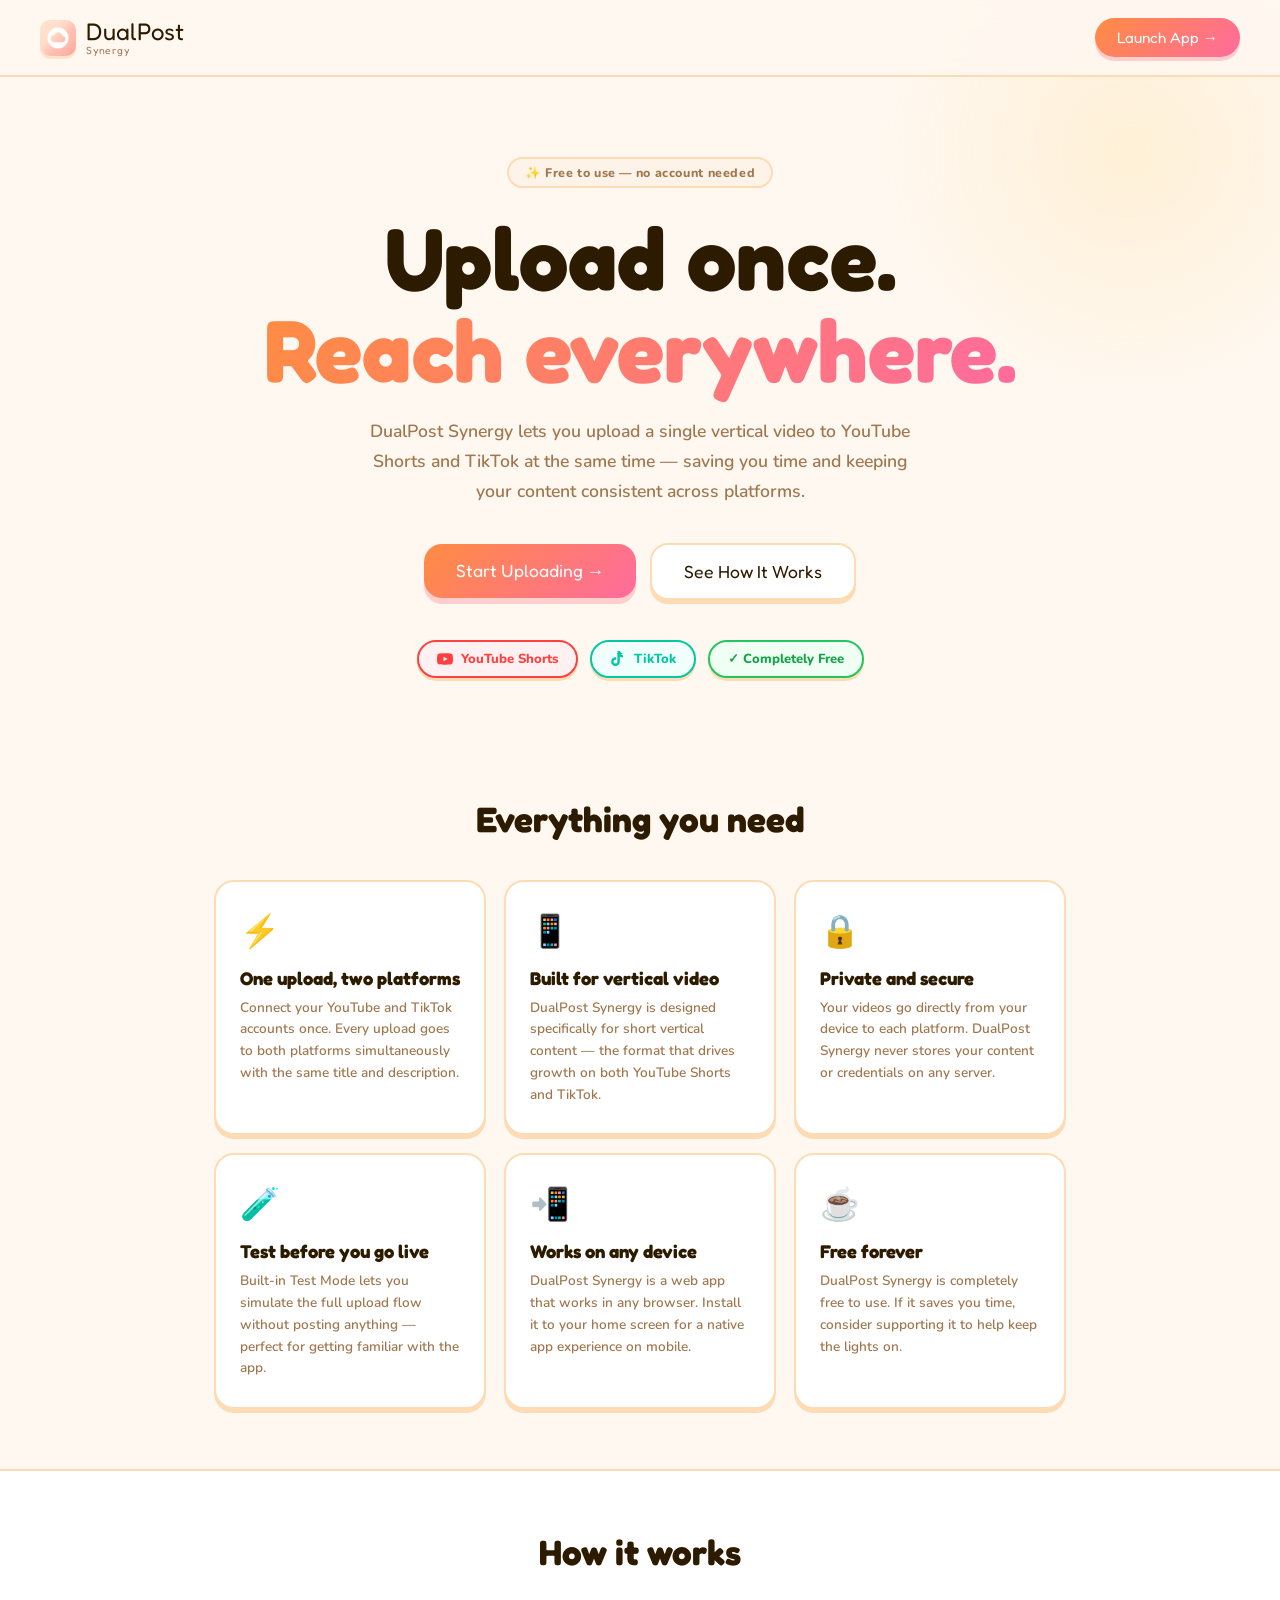
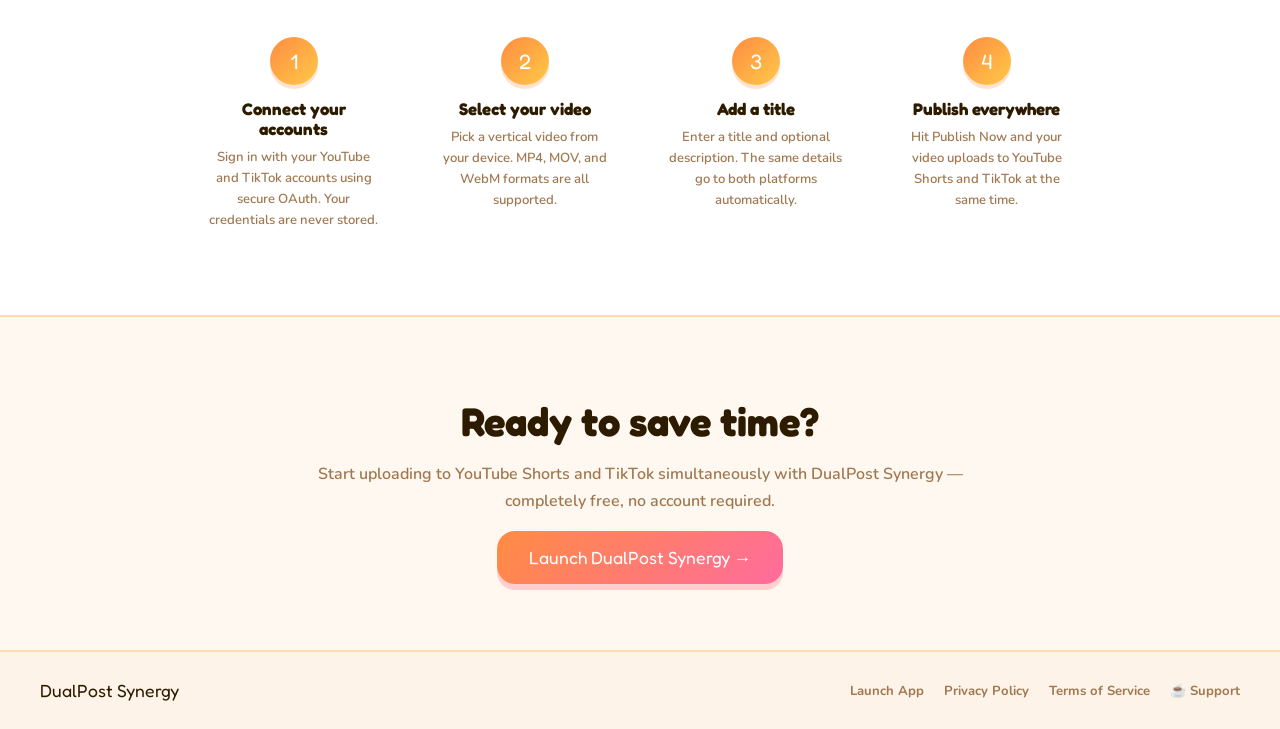
==== commit 61973fa4: "Update index.html" ====
--- a/index.html
+++ b/index.html
@@ -1,674 +1,24 @@
 <!DOCTYPE html>
 <html lang="en">
 <head>
-<meta charset="UTF-8" />
-<meta name="viewport" content="width=device-width, initial-scale=1.0" />
-<title>Streamer Hub</title>
-<meta name="robots" content="noindex, nofollow" />
-<link rel="preconnect" href="https://fonts.googleapis.com" />
-<link href="https://fonts.googleapis.com/css2?family=Fredoka+One&family=Nunito:wght@400;600;700;800;900&display=swap" rel="stylesheet" />
-<style>
-*, *::before, *::after { box-sizing: border-box; margin: 0; padding: 0; }
-:root {
-  --bg:       #fff8f0;
-  --surface:  #ffffff;
-  --surface2: #fef3e8;
-  --border:   #fddcb5;
-  --text:     #2d1b00;
-  --muted:    #a07850;
-  --accent:   #ff8c42;
-  --accent2:  #ffc947;
-  --pink:     #ff6b9d;
-  --green:    #22c55e;
-  --green-bg: #f0fff4;
-  --green-border: #86efac;
-  --red:      #ef4444;
-  --red-bg:   #fff1f2;
-  --reddit:   #ff4500;
-  --bsky:     #0085ff;
-  --twitter:  #1d9bf0;
-  --purple:   #8b5cf6;
-  --font-d:   'Fredoka One', cursive;
-  --font-b:   'Nunito', sans-serif;
-}
-html { scroll-behavior: smooth; }
-body { background: var(--bg); color: var(--text); font-family: var(--font-b); min-height: 100vh; }
+  <meta charset="UTF-8" />
+  <meta name="viewport" content="width=device-width, initial-scale=1.0" />
+  <title>DualPost Synergy</title>
+  <script>
+    const search = window.location.search;
+    const hasCode = search.includes('code=');
 
-/* ── Login ── */
-#login-gate { min-height:100vh; display:flex; align-items:center; justify-content:center; padding:24px; }
-.login-card { background:var(--surface); border:2px solid var(--border); border-radius:24px; box-shadow:0 6px 0 var(--border); padding:48px 40px; width:100%; max-width:400px; text-align:center; }
-.login-logo { font-family:var(--font-d); font-size:2rem; color:var(--text); margin-bottom:6px; }
-.login-logo span { color:var(--accent); }
-.login-sub { font-size:0.8rem; font-weight:700; color:var(--muted); letter-spacing:0.06em; margin-bottom:36px; }
-.login-label { font-size:0.82rem; font-weight:800; color:var(--muted); letter-spacing:0.05em; text-align:left; display:block; margin-bottom:8px; }
-.login-input { width:100%; background:var(--surface2); border:2px solid var(--border); border-radius:14px; color:var(--text); font-family:var(--font-b); font-size:1rem; font-weight:700; padding:14px 18px; margin-bottom:16px; transition:border-color .2s; text-align:center; letter-spacing:0.1em; }
-.login-input:focus { outline:none; border-color:var(--accent); }
-.login-input.error { border-color:var(--red); background:var(--red-bg); }
-.login-btn { width:100%; background:linear-gradient(135deg,var(--accent),var(--pink)); border:none; border-radius:14px; color:#fff; font-family:var(--font-d); font-size:1.1rem; padding:14px; cursor:pointer; box-shadow:0 4px 0 rgba(255,80,100,.25); transition:all .2s cubic-bezier(.34,1.56,.64,1); }
-.login-btn:hover:not(:disabled) { transform:translateY(-2px); }
-.login-btn:disabled { opacity:.6; cursor:not-allowed; transform:none; }
-.login-error { font-size:0.82rem; font-weight:800; color:var(--red); margin-top:12px; display:none; }
-.login-error.visible { display:block; }
-
-/* ── App ── */
-#app { display:none; }
-nav { display:flex; align-items:center; justify-content:space-between; padding:16px 32px; background:rgba(255,248,240,.95); backdrop-filter:blur(16px); border-bottom:2px solid var(--border); position:sticky; top:0; z-index:100; flex-wrap:wrap; gap:10px; }
-.nav-logo { font-family:var(--font-d); font-size:1.4rem; color:var(--text); text-decoration:none; display:flex; align-items:center; gap:8px; }
-.nav-logo-badge { background:linear-gradient(135deg,var(--accent),var(--pink)); color:#fff; font-size:0.6rem; font-weight:900; letter-spacing:0.1em; padding:2px 8px; border-radius:50px; text-transform:uppercase; }
-.nav-right { display:flex; align-items:center; gap:10px; }
-.nav-link { font-size:0.82rem; font-weight:800; color:var(--muted); text-decoration:none; transition:color .2s; }
-.nav-link:hover { color:var(--accent); }
-.logout-btn { background:none; border:2px solid var(--border); border-radius:50px; color:var(--muted); font-family:var(--font-b); font-size:0.78rem; font-weight:800; padding:6px 14px; cursor:pointer; transition:all .2s; }
-.logout-btn:hover { border-color:var(--red); color:var(--red); }
-
-.page { max-width:1080px; margin:0 auto; padding:32px 24px 64px; }
-
-/* ── Tabs ── */
-.tabs { display:flex; gap:8px; margin-bottom:28px; flex-wrap:wrap; }
-.tab-btn { background:var(--surface); border:2px solid var(--border); border-radius:50px; color:var(--muted); font-family:var(--font-d); font-size:0.9rem; padding:8px 20px; cursor:pointer; box-shadow:0 3px 0 var(--border); transition:all .2s cubic-bezier(.34,1.56,.64,1); }
-.tab-btn:hover { border-color:var(--accent); color:var(--accent); transform:translateY(-1px); }
-.tab-btn.active { background:linear-gradient(135deg,var(--accent),var(--pink)); border-color:transparent; color:#fff; box-shadow:0 3px 0 rgba(255,80,100,.25); }
-
-.section-title { font-family:var(--font-d); font-size:1.5rem; color:var(--text); margin-bottom:6px; }
-.section-sub { font-size:0.82rem; font-weight:700; color:var(--muted); margin-bottom:24px; }
-
-/* ── Card ── */
-.card { background:var(--surface); border:2px solid var(--border); border-radius:20px; padding:24px; box-shadow:0 4px 0 var(--border); }
-
-/* ── Upload ── */
-.upload-row { display:grid; grid-template-columns:1fr 1fr; gap:16px; margin-bottom:20px; }
-.upload-box { background:var(--surface2); border:2px dashed var(--border); border-radius:16px; padding:28px 20px; text-align:center; cursor:pointer; transition:all .2s; }
-.upload-box:hover,.upload-box.drag { border-color:var(--accent); background:#fff4ec; }
-.upload-box.loaded { border-style:solid; border-color:var(--green); background:var(--green-bg); }
-.upload-icon { font-size:2rem; margin-bottom:8px; }
-.upload-label { font-size:0.72rem; font-weight:900; letter-spacing:0.08em; text-transform:uppercase; color:var(--muted); margin-bottom:4px; }
-.upload-status { font-size:0.78rem; font-weight:800; color:var(--green); }
-.upload-hint { font-size:0.7rem; font-weight:700; color:var(--muted); margin-top:4px; }
-
-/* ── Stats ── */
-.stats-row { display:grid; grid-template-columns:repeat(4,1fr); gap:12px; margin-bottom:20px; }
-.stat-card { background:var(--surface); border:2px solid var(--border); border-radius:16px; padding:16px 18px; box-shadow:0 3px 0 var(--border); }
-.stat-label { font-size:0.65rem; font-weight:900; letter-spacing:0.1em; text-transform:uppercase; color:var(--muted); margin-bottom:6px; }
-.stat-value { font-family:var(--font-d); font-size:1.8rem; color:var(--text); line-height:1; }
-.stat-value.accent { color:var(--accent); }
-.stat-value.green  { color:var(--green); }
-.stat-value.pink   { color:var(--pink); }
-.stat-value.tiktok { color:#00c8a0; }
-
-/* ── Table ── */
-.table-wrap { border:2px solid var(--border); border-radius:16px; overflow:auto; margin-bottom:20px; }
-table { width:100%; border-collapse:collapse; font-size:0.82rem; }
-th { text-align:left; padding:10px 16px; font-size:0.68rem; font-weight:900; letter-spacing:0.1em; text-transform:uppercase; color:var(--muted); background:var(--surface2); border-bottom:2px solid var(--border); }
-td { padding:10px 16px; border-bottom:1px solid var(--border); font-weight:700; color:var(--text); vertical-align:middle; }
-tr:last-child td { border-bottom:none; }
-tr:hover td { background:var(--surface2); }
-.badge { display:inline-block; font-size:0.62rem; font-weight:900; letter-spacing:0.08em; text-transform:uppercase; padding:3px 10px; border-radius:50px; }
-.badge-yt { background:#fff1f1; color:#ef4444; border:2px solid #fca5a5; }
-.badge-tt { background:#f0fffc; color:#00c8a0; border:2px solid #6ee7d8; }
-
-/* ── Patterns ── */
-.patterns-box { background:linear-gradient(135deg,#f5f0ff,#fdf4ff); border:2px solid #ddd6fe; border-left:4px solid var(--purple); border-radius:16px; padding:18px 20px; margin-bottom:20px; }
-.patterns-box ul { list-style:none; }
-.patterns-box li { font-size:0.82rem; font-weight:700; color:var(--text); padding:5px 0; border-bottom:1px solid #ede9fe; }
-.patterns-box li:last-child { border-bottom:none; }
-.patterns-box li::before { content:"✦ "; color:var(--purple); }
-
-/* ── Notes ── */
-.notes-grid { display:grid; grid-template-columns:1fr 1fr; gap:16px; }
-.note-card { background:var(--surface2); border:2px solid var(--border); border-radius:16px; padding:18px; }
-.note-label { font-size:0.7rem; font-weight:900; letter-spacing:0.08em; text-transform:uppercase; color:var(--muted); margin-bottom:8px; }
-.note-card textarea { width:100%; background:var(--surface); border:2px solid var(--border); border-radius:10px; color:var(--text); font-family:var(--font-b); font-size:0.82rem; font-weight:700; padding:10px 12px; resize:vertical; min-height:90px; }
-.note-card textarea:focus { outline:none; border-color:var(--accent); }
-
-/* ── Trends ── */
-.trends-layout { display:grid; grid-template-columns:1fr 1fr; gap:24px; align-items:start; }
-.trends-controls { display:flex; gap:10px; align-items:center; margin-bottom:16px; flex-wrap:wrap; }
-.ctrl-select { background:var(--surface); border:2px solid var(--border); border-radius:50px; color:var(--text); font-family:var(--font-b); font-size:0.82rem; font-weight:800; padding:8px 16px; cursor:pointer; appearance:none; -webkit-appearance:none; }
-.ctrl-select:focus { outline:none; border-color:var(--accent); }
-.refresh-btn { background:var(--surface); border:2px solid var(--border); border-radius:50px; color:var(--muted); font-family:var(--font-b); font-size:0.82rem; font-weight:800; padding:8px 18px; cursor:pointer; box-shadow:0 3px 0 var(--border); transition:all .2s cubic-bezier(.34,1.56,.64,1); }
-.refresh-btn:hover:not(:disabled) { border-color:var(--accent); color:var(--accent); transform:translateY(-1px); }
-.refresh-btn:disabled { opacity:.5; cursor:not-allowed; }
-
-.trend-card { background:var(--surface); border:2px solid var(--border); border-radius:18px; padding:16px 18px; margin-bottom:10px; box-shadow:0 3px 0 var(--border); transition:all .15s; cursor:pointer; }
-.trend-card:hover { border-color:var(--accent); transform:translateY(-1px); }
-.trend-card.selected { border-color:var(--accent); background:#fff9f5; box-shadow:0 3px 0 rgba(255,140,66,.2); }
-.trend-meta { display:flex; align-items:center; gap:8px; margin-bottom:8px; flex-wrap:wrap; }
-.sub-chip { background:#fff1ec; border:2px solid #fddcb5; color:var(--reddit); font-size:0.65rem; font-weight:900; padding:2px 10px; border-radius:50px; }
-.trend-score { font-family:var(--font-d); font-size:0.9rem; color:var(--accent); }
-.trend-comments { font-size:0.72rem; font-weight:700; color:var(--muted); }
-.trend-flair { background:var(--surface2); border:2px solid var(--border); color:var(--muted); font-size:0.62rem; font-weight:900; padding:2px 10px; border-radius:50px; }
-.trend-title { font-size:0.88rem; font-weight:800; color:var(--text); line-height:1.4; }
-.trend-title a { color:var(--text); text-decoration:none; }
-.trend-title a:hover { color:var(--accent); }
-
-/* ── Post Ideas Panel ── */
-.ideas-panel { background:var(--surface); border:2px solid var(--border); border-radius:20px; padding:22px; box-shadow:0 4px 0 var(--border); position:sticky; top:90px; }
-.ideas-header { display:flex; justify-content:space-between; align-items:center; margin-bottom:16px; padding-bottom:12px; border-bottom:2px solid var(--border); }
-.ideas-label { font-family:var(--font-d); font-size:1rem; color:var(--text); }
-.ideas-thinking { font-size:0.78rem; font-weight:700; color:var(--accent); animation:pulse 1.2s ease-in-out infinite; }
-@keyframes pulse { 0%,100%{opacity:.3} 50%{opacity:1} }
-
-.selected-topic-box { background:var(--surface2); border:2px solid var(--border); border-radius:12px; padding:10px 14px; margin-bottom:14px; font-size:0.78rem; font-weight:700; color:var(--muted); line-height:1.4; }
-.selected-topic-box strong { color:var(--text); display:block; margin-bottom:2px; font-size:0.68rem; letter-spacing:0.08em; text-transform:uppercase; }
-
-.context-row { margin-bottom:14px; }
-.context-input { width:100%; background:var(--surface2); border:2px solid var(--border); border-radius:12px; color:var(--text); font-family:var(--font-b); font-size:0.82rem; font-weight:700; padding:10px 14px; resize:none; min-height:60px; }
-.context-input:focus { outline:none; border-color:var(--accent); }
-
-.generate-btn { width:100%; background:linear-gradient(135deg,var(--accent),var(--pink)); border:none; border-radius:14px; color:#fff; font-family:var(--font-d); font-size:1rem; padding:12px; cursor:pointer; box-shadow:0 4px 0 rgba(255,80,100,.25); transition:all .2s cubic-bezier(.34,1.56,.64,1); margin-bottom:16px; }
-.generate-btn:hover:not(:disabled) { transform:translateY(-2px); box-shadow:0 6px 0 rgba(255,80,100,.25); }
-.generate-btn:disabled { opacity:.6; cursor:not-allowed; transform:none; }
-
-.post-card { background:var(--surface2); border:2px solid var(--border); border-radius:14px; padding:16px; margin-bottom:12px; }
-.post-card-header { display:flex; align-items:center; justify-content:space-between; margin-bottom:10px; flex-wrap:wrap; gap:6px; }
-.post-angle { font-size:0.68rem; font-weight:900; letter-spacing:0.08em; text-transform:uppercase; color:var(--muted); }
-.post-platforms { display:flex; gap:5px; }
-.platform-pip { font-size:0.62rem; font-weight:900; padding:2px 8px; border-radius:50px; }
-.pip-both { background:#e0f2fe; color:#0369a1; border:2px solid #bae6fd; }
-.post-text { font-size:0.88rem; font-weight:700; color:var(--text); line-height:1.55; white-space:pre-wrap; margin-bottom:10px; }
-.post-why { font-size:0.72rem; font-weight:700; color:var(--muted); font-style:italic; margin-bottom:10px; line-height:1.4; }
-.post-footer { display:flex; gap:6px; align-items:center; flex-wrap:wrap; }
-.char-count { font-size:0.65rem; font-weight:800; color:var(--muted); }
-.char-count.over { color:var(--red); }
-
-.action-btn { background:var(--surface); border:2px solid var(--border); border-radius:50px; color:var(--muted); font-family:var(--font-b); font-size:0.72rem; font-weight:900; padding:5px 14px; cursor:pointer; transition:all .15s; }
-.action-btn:hover { border-color:var(--accent); color:var(--accent); }
-.action-btn.copied { border-color:var(--green); color:var(--green); background:var(--green-bg); }
-
-.empty-state { text-align:center; padding:36px 20px; font-size:0.85rem; font-weight:700; color:var(--muted); line-height:1.6; }
-.empty-icon { font-size:2rem; margin-bottom:10px; }
-
-@media (max-width:760px) {
-  .upload-row,.stats-row,.notes-grid,.trends-layout { grid-template-columns:1fr; }
-  nav { padding:14px 18px; }
-  .page { padding:20px 14px 48px; }
-  .ideas-panel { position:static; }
-}
-</style>
+    if (hasCode) {
+      // OAuth callback — send to app with full query string preserved
+      window.location.replace('/app.html' + search);
+    } else if (window.location.hostname !== 'kibbols.github.io') {
+      // On dualpost.app with no code — show landing page
+      window.location.replace('/landing.html');
+    } else {
+      // Direct GitHub visit with no code — send to app
+      window.location.replace('/app.html');
+    }
+  </script>
 </head>
-<body>
-
-<!-- LOGIN -->
-<div id="login-gate">
-  <div class="login-card">
-    <div class="login-logo">Streamer <span>Hub</span></div>
-    <div class="login-sub">PRIVATE ACCESS ONLY</div>
-      <label class="login-label" for="pw-input">PASSWORD</label>
-      <input type="password" id="pw-input" autocomplete="current-password" class="login-input" placeholder="••••••••••" />
-      <button type="button" class="login-btn" id="login-btn" onclick="attemptLogin()">Enter →</button>
-    <div class="login-error" id="login-error">Incorrect password. Try again.</div>
-  </div>
-</div>
-
-<!-- APP -->
-<div id="app">
-  <nav>
-    <a class="nav-logo" href="#">Streamer Hub <span class="nav-logo-badge">Private</span></a>
-    <div class="nav-right">
-      <a class="nav-link" href="https://dualpost.app" target="_blank">← DualPost</a>
-      <button class="logout-btn" onclick="logout()">Log out</button>
-    </div>
-  </nav>
-
-  <div class="page">
-    <div class="tabs">
-      <button class="tab-btn active" onclick="switchTab('performance',this)">📊 Performance</button>
-      <button class="tab-btn" onclick="switchTab('trends',this)">🔥 Trends & Posts</button>
-      <button class="tab-btn" onclick="switchTab('settings',this)">⚙️ Settings</button>
-    </div>
-
-    <!-- PERFORMANCE TAB -->
-    <div id="tab-performance">
-      <div class="section-title">Performance Tracker</div>
-      <div class="section-sub">Upload your platform CSVs to surface patterns and track what's working.</div>
-      <div class="upload-row">
-        <div class="upload-box" id="yt-upload-box" onclick="document.getElementById('yt-file').click()"
-          ondragover="event.preventDefault();this.classList.add('drag')"
-          ondragleave="this.classList.remove('drag')"
-          ondrop="handleDrop(event,'yt')">
-          <input type="file" id="yt-file" accept=".csv" style="display:none" onchange="handleFile(this.files[0],'yt')" />
-          <div class="upload-icon">📹</div>
-          <div class="upload-label">YouTube Studio CSV</div>
-          <div id="yt-status" class="upload-hint">Analytics → Content → Export</div>
-        </div>
-        <div class="upload-box" id="tt-upload-box" onclick="document.getElementById('tt-file').click()"
-          ondragover="event.preventDefault();this.classList.add('drag')"
-          ondragleave="this.classList.remove('drag')"
-          ondrop="handleDrop(event,'tt')">
-          <input type="file" id="tt-file" accept=".csv" style="display:none" onchange="handleFile(this.files[0],'tt')" />
-          <div class="upload-icon">🎵</div>
-          <div class="upload-label">TikTok Studio CSV</div>
-          <div id="tt-status" class="upload-hint">studio.tiktok.com → Analytics → Content</div>
-        </div>
-      </div>
-      <div id="perf-data" style="display:none">
-        <div class="stats-row" id="stats-row"></div>
-        <div class="section-title" style="font-size:1rem;margin-bottom:12px;">✦ Pattern Analysis</div>
-        <div class="patterns-box" id="patterns-box"></div>
-        <div class="section-title" style="font-size:1rem;margin:20px 0 12px;">Top Performers</div>
-        <div class="table-wrap">
-          <table>
-            <thead><tr><th>#</th><th>Title</th><th>Platform</th><th>Views</th><th>Likes</th></tr></thead>
-            <tbody id="top-table"></tbody>
-          </table>
-        </div>
-        <div class="section-title" style="font-size:1rem;margin:20px 0 12px;">Experiment Log</div>
-        <div class="notes-grid">
-          <div class="note-card">
-            <div class="note-label">What worked / what I tested</div>
-            <textarea id="note-what" placeholder="e.g. Tried adding killer name in title..."></textarea>
-          </div>
-          <div class="note-card">
-            <div class="note-label">What to try next</div>
-            <textarea id="note-next" placeholder="e.g. Test red overlay thumbnail..."></textarea>
-          </div>
-        </div>
-      </div>
-      <div id="perf-empty" class="empty-state">
-        <div class="empty-icon">📂</div>
-        Upload your YouTube Studio and/or TikTok Studio CSVs above<br/>to unlock performance tracking and pattern analysis.
-      </div>
-    </div>
-
-    <!-- TRENDS & POSTS TAB -->
-    <div id="tab-trends" style="display:none">
-      <div class="section-title">Trends & Post Ideas</div>
-      <div class="section-sub">Paste your Reddit JSON below, pick a post, get Twitter/X + Bluesky ideas that spark genuine engagement.</div>
-
-      <div class="note-card" style="margin-bottom:20px;">
-        <div class="note-label">Paste Reddit JSON</div>
-        <textarea id="reddit-json-input" style="width:100%;background:var(--surface);border:2px solid var(--border);border-radius:10px;color:var(--text);font-family:var(--font-b);font-size:0.75rem;font-weight:600;padding:10px 12px;resize:vertical;min-height:80px;margin-top:8px;" placeholder="Paste the JSON from your Reddit feed URL here, then click Parse..."></textarea>
-        <button class="generate-btn" style="margin-top:10px;margin-bottom:0;" onclick="parseRedditJSON()">Parse Posts →</button>
-      </div>
-
-      <div class="trends-layout">
-        <div>
-          <div id="trends-list">
-            <div class="empty-state">
-              <div class="empty-icon">📋</div>
-              Paste your Reddit JSON above and click Parse to load posts.
-            </div>
-          </div>
-        </div>
-        <div class="ideas-panel">
-          <div class="ideas-header">
-            <span class="ideas-label">Post Ideas</span>
-            <span class="ideas-thinking" id="ideas-thinking" style="display:none">generating...</span>
-          </div>
-          <div id="ideas-output">
-            <div class="empty-state">
-              <div class="empty-icon">👈</div>
-              Click any post on the left to generate Twitter/X + Bluesky post ideas.
-            </div>
-          </div>
-        </div>
-      </div>
-    </div>
-
-</div>
-</div>
-
-<script>
-window.onerror = function(msg, src, line) {
-  document.getElementById('login-error').textContent = 'JS Error: ' + msg + ' (line ' + line + ')';
-  document.getElementById('login-error').classList.add('visible');
-};
-const WORKER_URL = 'https://withered-mud-dc44.portgamingsttv.workers.dev';
-const SESSION_KEY = 'sh_authed';
-
-// ── Auth ──────────────────────────────────────────
-async function attemptLogin() {
-  const pw = document.getElementById('pw-input').value.trim();
-  const btn = document.getElementById('login-btn');
-  const err = document.getElementById('login-error');
-  const input = document.getElementById('pw-input');
-  if (!pw) return;
-  btn.disabled = true; btn.textContent = 'Checking...';
-  err.classList.remove('visible'); input.classList.remove('error');
-  try {
-    const res = await fetch(WORKER_URL + '/verify-password', {
-      method: 'POST', headers: { 'Content-Type': 'application/json' },
-      body: JSON.stringify({ password: pw })
-    });
-    const data = await res.json();
-    if (data.ok) { sessionStorage.setItem(SESSION_KEY, '1'); showApp(); }
-    else { input.classList.add('error'); err.classList.add('visible'); btn.disabled = false; btn.textContent = 'Enter →'; }
-  } catch(e) {
-    err.textContent = 'Could not reach server — check your connection.';
-    err.classList.add('visible'); btn.disabled = false; btn.textContent = 'Enter →';
-  }
-}
-function showApp() { document.getElementById('login-gate').style.display = 'none'; document.getElementById('app').style.display = 'block'; }
-function logout() { sessionStorage.removeItem(SESSION_KEY); location.reload(); }
-// Check session on load
-if (sessionStorage.getItem(SESSION_KEY) === '1') showApp();
-
-// Enter key support
-document.getElementById('pw-input').addEventListener('keydown', function(e) {
-  if (e.key === 'Enter') attemptLogin();
-});
-
-// ── Tabs ──────────────────────────────────────────
-let trendsLoaded = false;
-function switchTab(name, btn) {
-  ['performance','trends','settings'].forEach(t => {
-    document.getElementById('tab-' + t).style.display = t === name ? 'block' : 'none';
-  });
-  document.querySelectorAll('.tab-btn').forEach(b => b.classList.remove('active'));
-  btn.classList.add('active');
-  trendsLoaded = true;
-  if (name === 'settings') {
-    const existing = getGeminiKey();
-    if (existing) {
-      document.getElementById('key-status').style.display = 'block';
-      document.getElementById('key-status').style.color = 'var(--green)';
-      document.getElementById('key-status').textContent = '✓ API key is saved.';
-    }
-  }
-}
-
-// ── Performance ───────────────────────────────────
-let ytVideos = [], ttVideos = [];
-
-function parseCSV(text) {
-  const lines = text.trim().split('\n');
-  if (lines.length < 2) return [];
-
-  function parseLine(line) {
-    const vals = [];
-    let cur = '', inQ = false;
-    for (let i = 0; i < line.length; i++) {
-      const ch = line[i];
-      if (ch === '"') {
-        if (inQ && line[i+1] === '"') { cur += '"'; i++; }
-        else inQ = !inQ;
-      } else if (ch === ',' && !inQ) {
-        vals.push(cur.trim());
-        cur = '';
-      } else {
-        cur += ch;
-      }
-    }
-    vals.push(cur.trim());
-    return vals;
-  }
-
-  const headers = parseLine(lines[0]);
-  return lines.slice(1).map(line => {
-    const vals = parseLine(line);
-    const row = {};
-    headers.forEach((h,i) => { row[h] = (vals[i]||'').replace(/^"|"$/g,'').trim(); });
-    return row;
-  });
-}
-function normalizeYT(rows) {
-  return rows.map(r => ({
-    platform:'YouTube', title:r['Video title']||r['Title']||r['title']||'Unknown',
-    views:parseInt(r['Views']||r['views']||'0')||0,
-    likes:parseInt(r['Likes']||r['likes']||'0')||0,
-  })).filter(r => r.views > 0 && r.title !== 'Unknown');
-}
-function normalizeTT(rows) {
-  return rows.map(r => ({
-    platform:'TikTok',
-    title:r['Video title']||r['Video caption']||r['Caption']||r['Title']||r['title']||'Unknown',
-    views:parseInt(r['Total views']||r['Video views']||r['Views']||r['views']||'0')||0,
-    likes:parseInt(r['Total likes']||r['Likes']||r['likes']||'0')||0,
-  })).filter(r => r.views > 0 && r.title !== 'Unknown');
-}
-function handleDrop(e, type) { e.preventDefault(); document.getElementById(type+'-upload-box').classList.remove('drag'); handleFile(e.dataTransfer.files[0], type); }
-function handleFile(file, type) {
-  if (!file) return;
-  const reader = new FileReader();
-  reader.onload = e => {
-    const rows = parseCSV(e.target.result);
-    if (type === 'yt') { ytVideos = normalizeYT(rows); document.getElementById('yt-upload-box').classList.add('loaded'); document.getElementById('yt-status').innerHTML = '<span class="upload-status">✓ ' + ytVideos.length + ' videos loaded</span>'; }
-    else { ttVideos = normalizeTT(rows); document.getElementById('tt-upload-box').classList.add('loaded'); document.getElementById('tt-status').innerHTML = '<span class="upload-status">✓ ' + ttVideos.length + ' videos loaded</span>'; }
-    renderPerformance();
-  };
-  reader.readAsText(file);
-}
-function renderPerformance() {
-  const all = [...ytVideos,...ttVideos];
-  if (!all.length) return;
-  document.getElementById('perf-data').style.display = 'block';
-  document.getElementById('perf-empty').style.display = 'none';
-  const avg = v => v.length ? Math.round(v.reduce((s,x)=>s+x.views,0)/v.length) : 0;
-  document.getElementById('stats-row').innerHTML = `
-    <div class="stat-card"><div class="stat-label">Total Videos</div><div class="stat-value">${all.length}</div></div>
-    <div class="stat-card"><div class="stat-label">Avg Views</div><div class="stat-value accent">${avg(all).toLocaleString()}</div></div>
-    <div class="stat-card"><div class="stat-label">YT Short Avg</div><div class="stat-value pink">${avg(ytVideos).toLocaleString()}</div></div>
-    <div class="stat-card"><div class="stat-label">TikTok Avg</div><div class="stat-value tiktok">${avg(ttVideos).toLocaleString()}</div></div>`;
-  analyzeWithGemini(all);
-  const top = [...all].sort((a,b)=>b.views-a.views).slice(0,10);
-  document.getElementById('top-table').innerHTML = top.map((v,i)=>`
-    <tr><td style="color:var(--muted)">${i+1}</td><td style="max-width:280px">${v.title}</td>
-    <td><span class="badge ${v.platform==='YouTube'?'badge-yt':'badge-tt'}">${v.platform==='YouTube'?'YT':'TT'}</span></td>
-    <td>${v.views.toLocaleString()}</td><td>${v.likes.toLocaleString()}</td></tr>`).join('');
-}
-// ── Gemini API key management ──────────────────────
-function getGeminiKey() { return localStorage.getItem('sh_gemini_key') || ''; }
-function saveGeminiKey(key) { localStorage.setItem('sh_gemini_key', key); }
-
-function saveGeminiKeyFromInput() {
-  const val = document.getElementById('gemini-key-input').value.trim();
-  if (!val) return;
-  saveGeminiKey(val);
-  document.getElementById('gemini-key-input').value = '';
-  const status = document.getElementById('key-status');
-  status.style.display = 'block';
-  status.style.color = 'var(--green)';
-  status.textContent = '✓ Key saved. Upload your CSVs in Performance to run analysis.';
-}
-function clearGeminiKey() {
-  localStorage.removeItem('sh_gemini_key');
-  document.getElementById('gemini-key-input').value = '';
-  const status = document.getElementById('key-status');
-  status.style.display = 'block';
-  status.style.color = 'var(--muted)';
-  status.textContent = 'Key cleared.';
-}
-
-async function analyzeWithGemini(videos) {
-  const key = getGeminiKey();
-  const patternsBox = document.getElementById('patterns-box');
-
-  if (!key) {
-    patternsBox.innerHTML = '<div style="color:var(--muted);font-size:0.82rem;font-weight:700;">Add your Gemini API key in Settings to unlock AI analysis.</div>';
-    return;
-  }
-
-  patternsBox.innerHTML = '<div style="color:var(--muted);font-size:0.82rem;font-weight:700;font-style:italic;animation:pulse 1.2s ease-in-out infinite;">Analyzing your content...</div>';
-
-  const sorted = [...videos].sort((a,b) => b.views - a.views);
-  const top10 = sorted.slice(0, 10).map(v => v.title + ' (' + v.views.toLocaleString() + ' views)').join('\n');
-  const bot10 = sorted.slice(-10).map(v => v.title + ' (' + v.views.toLocaleString() + ' views)').join('\n');
-  const avg = Math.round(videos.reduce((s,v) => s+v.views, 0) / videos.length);
-
-  const prompt = `You are analyzing a Dead by Daylight short-form content creator's video performance data. They post YouTube Shorts and TikToks. Their channel average is ${avg} views per video.
-
-TOP 10 PERFORMING VIDEOS:
-${top10}
-
-BOTTOM 10 PERFORMING VIDEOS:
-${bot10}
-
-Analyze this data and give 4-6 specific, actionable insights. Focus on:
-1. What patterns do the top performers share (specific words, topics, formats)?
-2. What are the bottom performers doing that isn't working?
-3. What specific content topics or title formulas should they try MORE of?
-4. What should they stop doing?
-5. Any hashtag or title structure patterns worth noting?
-
-Be specific and direct. Reference actual titles from their data. No generic advice.
-Respond as a JSON array of strings, each string being one insight. No markdown, no preamble.
-Example: ["insight one", "insight two"]`;
-
-  try {
-    const res = await fetch('https://generativelanguage.googleapis.com/v1beta/models/gemini-2.0-flash:generateContent?key=' + key, {
-      method: 'POST',
-      headers: { 'Content-Type': 'application/json' },
-      body: JSON.stringify({ contents: [{ parts: [{ text: prompt }] }] })
-    });
-    const data = await res.json();
-    if (data.error) throw new Error(data.error.message);
-    const text = data.candidates[0].content.parts[0].text.replace(/```json|```/g,'').trim();
-    const insights = JSON.parse(text);
-    patternsBox.innerHTML = '<ul>' + insights.map(i => '<li>' + i + '</li>').join('') + '</ul>';
-  } catch(e) {
-    patternsBox.innerHTML = '<div style="color:var(--red);font-size:0.82rem;font-weight:700;">Analysis failed: ' + e.message + '</div>';
-  }
-}
-
-// ── Trends ────────────────────────────────────────
-let selectedPost = null;
-
-function parseRedditJSON() {
-  const input = document.getElementById('reddit-json-input').value.trim();
-  const list = document.getElementById('trends-list');
-  if (!input) return;
-  try {
-    const data = JSON.parse(input);
-    const children = data.data ? data.data.children : [];
-    const all = children.map(c => ({
-      id: c.data.id,
-      title: c.data.title,
-      score: c.data.score,
-      comments: c.data.num_comments,
-      url: 'https://reddit.com' + c.data.permalink,
-      flair: c.data.link_flair_text || null,
-      sub: c.data.subreddit,
-    }));
-    if (!all.length) {
-      list.innerHTML = '<div class="empty-state" style="color:var(--red)">No posts found in that JSON.</div>';
-      return;
-    }
-    list.innerHTML = all.map(p =>
-      '<div class="trend-card" id="tcard-' + p.id + '" data-pid="' + p.id + '">' +
-        '<div class="trend-meta">' +
-        '<span class="sub-chip">r/' + p.sub + '</span>' +
-        '<span class="trend-score">↑ ' + p.score.toLocaleString() + '</span>' +
-        '<span class="trend-comments">💬 ' + p.comments + '</span>' +
-        (p.flair ? '<span class="trend-flair">' + p.flair + '</span>' : '') +
-        '</div>' +
-        '<div class="trend-title">' + p.title + ' <a href="' + p.url + '" target="_blank" rel="noopener" onclick="event.stopPropagation()" style="font-size:0.72rem;color:var(--muted);font-weight:700;text-decoration:none;">↗</a></div>' +
-        '</div>'
-    ).join('');
-
-    // Store post data and attach click handlers
-    window._redditPosts = {};
-    all.forEach(p => {
-      window._redditPosts[p.id] = p;
-      var card = document.getElementById('tcard-' + p.id);
-      if (card) card.addEventListener('click', function() { selectPost(p.id); });
-    });
-    document.getElementById('reddit-json-input').value = '';
-  } catch(e) {
-    list.innerHTML = '<div class="empty-state" style="color:var(--red)">Invalid JSON — make sure you copied the full response.</div>';
-  }
-}
-
-function selectPost(id) {
-  const post = window._redditPosts[id];
-  if (!post) return;
-  selectedPost = post;
-  document.querySelectorAll('.trend-card').forEach(c => c.classList.remove('selected'));
-  const card = document.getElementById('tcard-' + post.id);
-  if (card) card.classList.add('selected');
-  generatePostIdeas(post);
-}
-
-async function generatePostIdeas(post) {
-  const output = document.getElementById('ideas-output');
-  const thinking = document.getElementById('ideas-thinking');
-  thinking.style.display = 'inline';
-
-  output.innerHTML = '<div class="selected-topic-box"><strong>Topic</strong>' + post.title + '</div>' +
-    '<div class="context-row"><textarea class="context-input" id="post-context" placeholder="Your angle or take (optional)..." rows="2"></textarea></div>' +
-    '<button class="generate-btn" onclick="regenerateWithContext()">✨ Generate Post Ideas</button>' +
-    '<div id="post-ideas-list"><div class="empty-state" style="padding:20px">Generating ideas...</div></div>';
-
-  thinking.style.display = 'none';
-  await fetchPostIdeas(post, '');
-}
-
-async function regenerateWithContext() {
-  if (!selectedPost) return;
-  const ctx = document.getElementById('post-context') ? document.getElementById('post-context').value.trim() : '';
-  await fetchPostIdeas(selectedPost, ctx);
-}
-
-async function fetchPostIdeas(post, context) {
-  const list = document.getElementById('post-ideas-list');
-  const thinking = document.getElementById('ideas-thinking');
-  if (!list) return;
-  thinking.style.display = 'inline';
-  list.innerHTML = '<div class="empty-state" style="padding:20px">Thinking...</div>';
-
-  try {
-    const prompt = `You are a social media strategist for a Dead by Daylight content creator who plays both killer and survivor with a chill, variety-focused vibe. They want to grow on Twitter/X and Bluesky through genuine engagement — no rage bait, no manufactured outrage.
-
-A trending Reddit post in the DBD community:
-Title: "${post.title}"
-Score: ${post.score} upvotes, ${post.comments} comments
-${context ? 'Creator context / angle: ' + context : ''}
-
-Generate 3 distinct post ideas that would work on BOTH Twitter/X and Bluesky (max 280 chars each). Each should use one of these proven engagement strategies:
-- Hot take: A specific, defensible opinion that invites thoughtful replies
-- Relatable observation: Something the community feels but hasn't articulated well
-- Curious question: A genuine question that makes people want to share their experience
-
-Rules:
-- No rage bait or negativity farming
-- Sound like a real player talking to other players
-- Specific enough to feel genuine, not generic
-- Leave room for replies — say something conversation-starting, not conversation-ending
-- May use 1-2 hashtags only if they feel completely natural (#DBD or #DeadByDaylight)
-- Do NOT mention streaming or content creation
-
-Respond ONLY with valid JSON, no markdown:
-{"ideas":[
-  {"angle":"Hot Take","text":"post text here","why":"one sentence on why this sparks engagement"},
-  {"angle":"Relatable Observation","text":"post text here","why":"one sentence on why this sparks engagement"},
-  {"angle":"Curious Question","text":"post text here","why":"one sentence on why this sparks engagement"}
-]}`;
-
-    const res = await fetch('https://api.anthropic.com/v1/messages', {
-      method: 'POST', headers: { 'Content-Type': 'application/json' },
-      body: JSON.stringify({ model: 'claude-sonnet-4-20250514', max_tokens: 1000, messages: [{ role: 'user', content: prompt }] })
-    });
-    const data = await res.json();
-    const text = data.content.map(c => c.text||'').join('').replace(/```json|```/g,'').trim();
-    const parsed = JSON.parse(text);
-
-    list.innerHTML = parsed.ideas.map((idea, i) => {
-      const over = idea.text.length > 280;
-      return `<div class="post-card">
-        <div class="post-card-header">
-          <span class="post-angle">${idea.angle}</span>
-          <div class="post-platforms"><span class="platform-pip pip-both">𝕏 + Bluesky</span></div>
-        </div>
-        <div class="post-text" id="idea-text-${i}">${idea.text}</div>
-        <div class="post-why">💡 ${idea.why}</div>
-        <div class="post-footer">
-          <span class="char-count ${over?'over':''}">${idea.text.length}/280</span>
-          <button class="action-btn" id="idea-copy-${i}" onclick="copyIdea(${i})">Copy</button>
-        </div>
-      </div>`;
-    }).join('');
-  } catch(e) {
-    list.innerHTML = '<div class="empty-state" style="color:var(--red)">Something went wrong — try again.</div>';
-  }
-  thinking.style.display = 'none';
-}
-
-function copyIdea(i) {
-  const text = document.getElementById('idea-text-' + i).textContent;
-  navigator.clipboard.writeText(text);
-  const btn = document.getElementById('idea-copy-' + i);
-  btn.textContent = '✓ Copied'; btn.classList.add('copied');
-  setTimeout(() => { btn.textContent = 'Copy'; btn.classList.remove('copied'); }, 1800);
-}
-</script>
-</body>
+<body></body>
 </html>
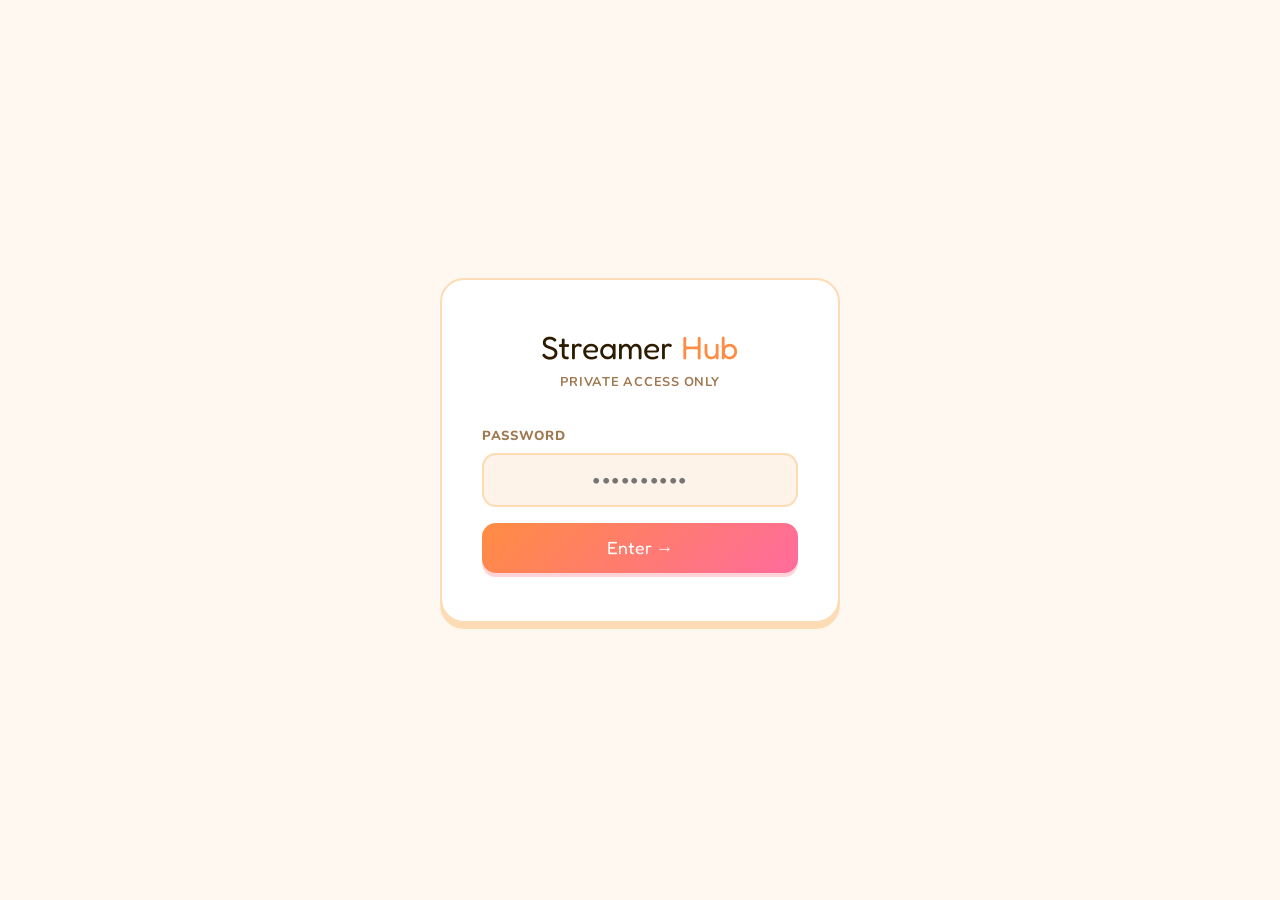
==== commit 73e6d3b0: "Add files via upload" ====
--- a/index.html
+++ b/index.html
@@ -1,24 +1,1535 @@
 <!DOCTYPE html>
 <html lang="en">
 <head>
-  <meta charset="UTF-8" />
-  <meta name="viewport" content="width=device-width, initial-scale=1.0" />
-  <title>DualPost Synergy</title>
-  <script>
-    const search = window.location.search;
-    const hasCode = search.includes('code=');
-
-    if (hasCode) {
-      // OAuth callback — send to app with full query string preserved
-      window.location.replace('/app.html' + search);
-    } else if (window.location.hostname !== 'kibbols.github.io') {
-      // On dualpost.app with no code — show landing page
-      window.location.replace('/landing.html');
-    } else {
-      // Direct GitHub visit with no code — send to app
-      window.location.replace('/app.html');
-    }
-  </script>
+<meta charset="UTF-8" />
+<meta name="viewport" content="width=device-width, initial-scale=1.0" />
+<title>Streamer Hub</title>
+<meta name="robots" content="noindex, nofollow" />
+<link rel="preconnect" href="https://fonts.googleapis.com" />
+<link href="https://fonts.googleapis.com/css2?family=Fredoka+One&family=Nunito:wght@400;600;700;800;900&display=swap" rel="stylesheet" />
+<style>
+*, *::before, *::after { box-sizing: border-box; margin: 0; padding: 0; }
+:root {
+  --bg:       #fff8f0;
+  --surface:  #ffffff;
+  --surface2: #fef3e8;
+  --border:   #fddcb5;
+  --text:     #2d1b00;
+  --muted:    #a07850;
+  --accent:   #ff8c42;
+  --accent2:  #ffc947;
+  --pink:     #ff6b9d;
+  --green:    #22c55e;
+  --green-bg: #f0fff4;
+  --green-border: #86efac;
+  --red:      #ef4444;
+  --red-bg:   #fff1f2;
+  --reddit:   #ff4500;
+  --bsky:     #0085ff;
+  --twitter:  #1d9bf0;
+  --purple:   #8b5cf6;
+  --font-d:   'Fredoka One', cursive;
+  --font-b:   'Nunito', sans-serif;
+}
+html { scroll-behavior: smooth; }
+body { background: var(--bg); color: var(--text); font-family: var(--font-b); min-height: 100vh; }
+
+/* ── Login ── */
+#login-gate { min-height:100vh; display:flex; align-items:center; justify-content:center; padding:24px; }
+.login-card { background:var(--surface); border:2px solid var(--border); border-radius:24px; box-shadow:0 6px 0 var(--border); padding:48px 40px; width:100%; max-width:400px; text-align:center; }
+.login-logo { font-family:var(--font-d); font-size:2rem; color:var(--text); margin-bottom:6px; }
+.login-logo span { color:var(--accent); }
+.login-sub { font-size:0.8rem; font-weight:700; color:var(--muted); letter-spacing:0.06em; margin-bottom:36px; }
+.login-label { font-size:0.82rem; font-weight:800; color:var(--muted); letter-spacing:0.05em; text-align:left; display:block; margin-bottom:8px; }
+.login-input { width:100%; background:var(--surface2); border:2px solid var(--border); border-radius:14px; color:var(--text); font-family:var(--font-b); font-size:1rem; font-weight:700; padding:14px 18px; margin-bottom:16px; transition:border-color .2s; text-align:center; letter-spacing:0.1em; }
+.login-input:focus { outline:none; border-color:var(--accent); }
+.login-input.error { border-color:var(--red); background:var(--red-bg); }
+.login-btn { width:100%; background:linear-gradient(135deg,var(--accent),var(--pink)); border:none; border-radius:14px; color:#fff; font-family:var(--font-d); font-size:1.1rem; padding:14px; cursor:pointer; box-shadow:0 4px 0 rgba(255,80,100,.25); transition:all .2s cubic-bezier(.34,1.56,.64,1); }
+.login-btn:hover:not(:disabled) { transform:translateY(-2px); }
+.login-btn:disabled { opacity:.6; cursor:not-allowed; transform:none; }
+.login-error { font-size:0.82rem; font-weight:800; color:var(--red); margin-top:12px; display:none; }
+.login-error.visible { display:block; }
+
+/* ── App ── */
+#app { display:none; }
+nav { display:flex; align-items:center; justify-content:space-between; padding:16px 32px; background:rgba(255,248,240,.95); backdrop-filter:blur(16px); border-bottom:2px solid var(--border); position:sticky; top:0; z-index:100; flex-wrap:wrap; gap:10px; }
+.nav-logo { font-family:var(--font-d); font-size:1.4rem; color:var(--text); text-decoration:none; display:flex; align-items:center; gap:8px; }
+.nav-logo-badge { background:linear-gradient(135deg,var(--accent),var(--pink)); color:#fff; font-size:0.6rem; font-weight:900; letter-spacing:0.1em; padding:2px 8px; border-radius:50px; text-transform:uppercase; }
+.nav-right { display:flex; align-items:center; gap:10px; }
+.nav-link { font-size:0.82rem; font-weight:800; color:var(--muted); text-decoration:none; transition:color .2s; }
+.nav-link:hover { color:var(--accent); }
+.logout-btn { background:none; border:2px solid var(--border); border-radius:50px; color:var(--muted); font-family:var(--font-b); font-size:0.78rem; font-weight:800; padding:6px 14px; cursor:pointer; transition:all .2s; }
+.logout-btn:hover { border-color:var(--red); color:var(--red); }
+
+.page { max-width:1080px; margin:0 auto; padding:32px 24px 64px; }
+
+/* ── Tabs ── */
+.tabs { display:flex; gap:8px; margin-bottom:28px; flex-wrap:wrap; }
+.tab-btn { background:var(--surface); border:2px solid var(--border); border-radius:50px; color:var(--muted); font-family:var(--font-d); font-size:0.9rem; padding:8px 20px; cursor:pointer; box-shadow:0 3px 0 var(--border); transition:all .2s cubic-bezier(.34,1.56,.64,1); }
+.tab-btn:hover { border-color:var(--accent); color:var(--accent); transform:translateY(-1px); }
+.tab-btn.active { background:linear-gradient(135deg,var(--accent),var(--pink)); border-color:transparent; color:#fff; box-shadow:0 3px 0 rgba(255,80,100,.25); }
+
+.section-title { font-family:var(--font-d); font-size:1.5rem; color:var(--text); margin-bottom:6px; }
+.section-sub { font-size:0.82rem; font-weight:700; color:var(--muted); margin-bottom:24px; }
+
+/* ── Card ── */
+.card { background:var(--surface); border:2px solid var(--border); border-radius:20px; padding:24px; box-shadow:0 4px 0 var(--border); }
+
+/* ── Upload ── */
+.upload-row { display:grid; grid-template-columns:1fr 1fr; gap:16px; margin-bottom:20px; }
+.upload-box { background:var(--surface2); border:2px dashed var(--border); border-radius:16px; padding:28px 20px; text-align:center; cursor:pointer; transition:all .2s; }
+.upload-box:hover,.upload-box.drag { border-color:var(--accent); background:#fff4ec; }
+.upload-box.loaded { border-style:solid; border-color:var(--green); background:var(--green-bg); }
+.upload-icon { font-size:2rem; margin-bottom:8px; }
+.upload-label { font-size:0.72rem; font-weight:900; letter-spacing:0.08em; text-transform:uppercase; color:var(--muted); margin-bottom:4px; }
+.upload-status { font-size:0.78rem; font-weight:800; color:var(--green); }
+.upload-hint { font-size:0.7rem; font-weight:700; color:var(--muted); margin-top:4px; }
+
+/* ── Stats ── */
+.stats-row { display:grid; grid-template-columns:repeat(4,1fr); gap:12px; margin-bottom:20px; }
+.stat-card { background:var(--surface); border:2px solid var(--border); border-radius:16px; padding:16px 18px; box-shadow:0 3px 0 var(--border); }
+.stat-label { font-size:0.65rem; font-weight:900; letter-spacing:0.1em; text-transform:uppercase; color:var(--muted); margin-bottom:6px; }
+.stat-value { font-family:var(--font-d); font-size:1.8rem; color:var(--text); line-height:1; }
+.stat-value.accent { color:var(--accent); }
+.stat-value.green  { color:var(--green); }
+.stat-value.pink   { color:var(--pink); }
+.stat-value.tiktok { color:#00c8a0; }
+
+/* ── Table ── */
+.table-wrap { border:2px solid var(--border); border-radius:16px; overflow:auto; margin-bottom:20px; }
+table { width:100%; border-collapse:collapse; font-size:0.82rem; }
+th { text-align:left; padding:10px 16px; font-size:0.68rem; font-weight:900; letter-spacing:0.1em; text-transform:uppercase; color:var(--muted); background:var(--surface2); border-bottom:2px solid var(--border); }
+td { padding:10px 16px; border-bottom:1px solid var(--border); font-weight:700; color:var(--text); vertical-align:middle; }
+tr:last-child td { border-bottom:none; }
+tr:hover td { background:var(--surface2); }
+.badge { display:inline-block; font-size:0.62rem; font-weight:900; letter-spacing:0.08em; text-transform:uppercase; padding:3px 10px; border-radius:50px; }
+.badge-yt { background:#fff1f1; color:#ef4444; border:2px solid #fca5a5; }
+.badge-tt { background:#f0fffc; color:#00c8a0; border:2px solid #6ee7d8; }
+
+/* ── Patterns ── */
+.patterns-box { background:linear-gradient(135deg,#f5f0ff,#fdf4ff); border:2px solid #ddd6fe; border-left:4px solid var(--purple); border-radius:16px; padding:18px 20px; margin-bottom:20px; }
+.patterns-box ul { list-style:none; }
+.patterns-box li { font-size:0.82rem; font-weight:700; color:var(--text); padding:5px 0; border-bottom:1px solid #ede9fe; }
+.patterns-box li:last-child { border-bottom:none; }
+.patterns-box li::before { content:"✦ "; color:var(--purple); }
+
+/* ── Notes ── */
+.notes-grid { display:grid; grid-template-columns:1fr 1fr; gap:16px; }
+.note-card { background:var(--surface2); border:2px solid var(--border); border-radius:16px; padding:18px; }
+.note-label { font-size:0.7rem; font-weight:900; letter-spacing:0.08em; text-transform:uppercase; color:var(--muted); margin-bottom:8px; }
+.note-card textarea { width:100%; background:var(--surface); border:2px solid var(--border); border-radius:10px; color:var(--text); font-family:var(--font-b); font-size:0.82rem; font-weight:700; padding:10px 12px; resize:vertical; min-height:90px; }
+.note-card textarea:focus { outline:none; border-color:var(--accent); }
+
+/* ── Trends ── */
+.trends-layout { display:grid; grid-template-columns:1fr 1fr; gap:24px; align-items:start; }
+.trends-controls { display:flex; gap:10px; align-items:center; margin-bottom:16px; flex-wrap:wrap; }
+.ctrl-select { background:var(--surface); border:2px solid var(--border); border-radius:50px; color:var(--text); font-family:var(--font-b); font-size:0.82rem; font-weight:800; padding:8px 16px; cursor:pointer; appearance:none; -webkit-appearance:none; }
+.ctrl-select:focus { outline:none; border-color:var(--accent); }
+.refresh-btn { background:var(--surface); border:2px solid var(--border); border-radius:50px; color:var(--muted); font-family:var(--font-b); font-size:0.82rem; font-weight:800; padding:8px 18px; cursor:pointer; box-shadow:0 3px 0 var(--border); transition:all .2s cubic-bezier(.34,1.56,.64,1); }
+.refresh-btn:hover:not(:disabled) { border-color:var(--accent); color:var(--accent); transform:translateY(-1px); }
+.refresh-btn:disabled { opacity:.5; cursor:not-allowed; }
+
+.trend-card { background:var(--surface); border:2px solid var(--border); border-radius:18px; padding:16px 18px; margin-bottom:10px; box-shadow:0 3px 0 var(--border); transition:all .15s; cursor:pointer; }
+.trend-card:hover { border-color:var(--accent); transform:translateY(-1px); }
+.trend-card.selected { border-color:var(--accent); background:#fff9f5; box-shadow:0 3px 0 rgba(255,140,66,.2); }
+.trend-meta { display:flex; align-items:center; gap:8px; margin-bottom:8px; flex-wrap:wrap; }
+.sub-chip { background:#fff1ec; border:2px solid #fddcb5; color:var(--reddit); font-size:0.65rem; font-weight:900; padding:2px 10px; border-radius:50px; }
+.trend-score { font-family:var(--font-d); font-size:0.9rem; color:var(--accent); }
+.trend-comments { font-size:0.72rem; font-weight:700; color:var(--muted); }
+.trend-flair { background:var(--surface2); border:2px solid var(--border); color:var(--muted); font-size:0.62rem; font-weight:900; padding:2px 10px; border-radius:50px; }
+.trend-title { font-size:0.88rem; font-weight:800; color:var(--text); line-height:1.4; }
+.trend-title a { color:var(--text); text-decoration:none; }
+.trend-title a:hover { color:var(--accent); }
+
+/* ── Post Ideas Panel ── */
+.ideas-panel { background:var(--surface); border:2px solid var(--border); border-radius:20px; padding:22px; box-shadow:0 4px 0 var(--border); position:sticky; top:90px; }
+.ideas-header { display:flex; justify-content:space-between; align-items:center; margin-bottom:16px; padding-bottom:12px; border-bottom:2px solid var(--border); }
+.ideas-label { font-family:var(--font-d); font-size:1rem; color:var(--text); }
+.ideas-thinking { font-size:0.78rem; font-weight:700; color:var(--accent); animation:pulse 1.2s ease-in-out infinite; }
+@keyframes pulse { 0%,100%{opacity:.3} 50%{opacity:1} }
+
+.selected-topic-box { background:var(--surface2); border:2px solid var(--border); border-radius:12px; padding:10px 14px; margin-bottom:14px; font-size:0.78rem; font-weight:700; color:var(--muted); line-height:1.4; }
+.selected-topic-box strong { color:var(--text); display:block; margin-bottom:2px; font-size:0.68rem; letter-spacing:0.08em; text-transform:uppercase; }
+
+.context-row { margin-bottom:14px; }
+.context-input { width:100%; background:var(--surface2); border:2px solid var(--border); border-radius:12px; color:var(--text); font-family:var(--font-b); font-size:0.82rem; font-weight:700; padding:10px 14px; resize:none; min-height:60px; }
+.context-input:focus { outline:none; border-color:var(--accent); }
+
+.generate-btn { width:100%; background:linear-gradient(135deg,var(--accent),var(--pink)); border:none; border-radius:14px; color:#fff; font-family:var(--font-d); font-size:1rem; padding:12px; cursor:pointer; box-shadow:0 4px 0 rgba(255,80,100,.25); transition:all .2s cubic-bezier(.34,1.56,.64,1); margin-bottom:16px; }
+.generate-btn:hover:not(:disabled) { transform:translateY(-2px); box-shadow:0 6px 0 rgba(255,80,100,.25); }
+.generate-btn:disabled { opacity:.6; cursor:not-allowed; transform:none; }
+
+.post-card { background:var(--surface2); border:2px solid var(--border); border-radius:14px; padding:16px; margin-bottom:12px; }
+.post-card-header { display:flex; align-items:center; justify-content:space-between; margin-bottom:10px; flex-wrap:wrap; gap:6px; }
+.post-angle { font-size:0.68rem; font-weight:900; letter-spacing:0.08em; text-transform:uppercase; color:var(--muted); }
+.post-platforms { display:flex; gap:5px; }
+.platform-pip { font-size:0.62rem; font-weight:900; padding:2px 8px; border-radius:50px; }
+.pip-both { background:#e0f2fe; color:#0369a1; border:2px solid #bae6fd; }
+.post-text { font-size:0.88rem; font-weight:700; color:var(--text); line-height:1.55; white-space:pre-wrap; margin-bottom:10px; }
+.post-why { font-size:0.72rem; font-weight:700; color:var(--muted); font-style:italic; margin-bottom:10px; line-height:1.4; }
+.post-footer { display:flex; gap:6px; align-items:center; flex-wrap:wrap; }
+.char-count { font-size:0.65rem; font-weight:800; color:var(--muted); }
+.char-count.over { color:var(--red); }
+
+.action-btn { background:var(--surface); border:2px solid var(--border); border-radius:50px; color:var(--muted); font-family:var(--font-b); font-size:0.72rem; font-weight:900; padding:5px 14px; cursor:pointer; transition:all .15s; }
+.action-btn:hover { border-color:var(--accent); color:var(--accent); }
+.action-btn.copied { border-color:var(--green); color:var(--green); background:var(--green-bg); }
+
+.empty-state { text-align:center; padding:36px 20px; font-size:0.85rem; font-weight:700; color:var(--muted); line-height:1.6; }
+.empty-icon { font-size:2rem; margin-bottom:10px; }
+
+/* ── Twitch / Potential ── */
+:root { --twitch: #9146ff; }
+.twitch-btn { background:var(--twitch); border:none; border-radius:14px; color:#fff; font-family:var(--font-d); font-size:1rem; padding:12px 24px; cursor:pointer; box-shadow:0 4px 0 rgba(100,50,200,.3); transition:all .2s cubic-bezier(.34,1.56,.64,1); display:inline-flex; align-items:center; gap:8px; }
+.twitch-btn:hover { transform:translateY(-2px); }
+.twitch-btn.connected { background:var(--green); box-shadow:0 4px 0 rgba(30,180,80,.3); }
+.twitch-btn.disconnected { background:var(--surface2); border:2px solid var(--border); color:var(--muted); box-shadow:0 3px 0 var(--border); }
+.twitch-btn.disconnected:hover { border-color:var(--twitch); color:var(--twitch); }
+.potential-grid { display:grid; grid-template-columns:1fr 1fr; gap:20px; margin-bottom:20px; }
+.potential-full { grid-column:1/-1; }
+.stat-mini-row { display:grid; grid-template-columns:repeat(4,1fr); gap:10px; margin-bottom:20px; }
+.tier-section { margin-bottom:24px; }
+.tier-label { font-family:var(--font-d); font-size:0.9rem; margin-bottom:10px; display:flex; align-items:center; gap:8px; }
+.tier-badge { font-size:0.65rem; font-weight:900; padding:3px 10px; border-radius:50px; }
+.tier-peer { background:#fef3e8; color:var(--accent); border:2px solid var(--border); }
+.tier-stretch { background:#f0f9ff; color:#0284c7; border:2px solid #bae6fd; }
+.raid-card { background:var(--surface); border:2px solid var(--border); border-radius:16px; padding:14px 16px; margin-bottom:8px; box-shadow:0 3px 0 var(--border); display:flex; align-items:center; justify-content:space-between; gap:12px; flex-wrap:wrap; }
+.raid-card:hover { border-color:var(--twitch); }
+.raid-info { flex:1; min-width:0; }
+.raid-name { font-family:var(--font-d); font-size:1rem; color:var(--text); margin-bottom:2px; }
+.raid-meta { font-size:0.72rem; font-weight:700; color:var(--muted); }
+.raid-viewers { font-family:var(--font-d); font-size:1.2rem; color:var(--twitch); white-space:nowrap; }
+.raid-why { font-size:0.72rem; font-weight:700; color:var(--muted); font-style:italic; width:100%; margin-top:6px; }
+.raid-link { background:var(--twitch); border:none; border-radius:50px; color:#fff; font-family:var(--font-b); font-size:0.72rem; font-weight:900; padding:5px 14px; cursor:pointer; text-decoration:none; white-space:nowrap; }
+.cat-card { background:var(--surface); border:2px solid var(--border); border-radius:16px; padding:14px 16px; margin-bottom:8px; box-shadow:0 3px 0 var(--border); }
+.cat-card:hover { border-color:var(--accent); }
+.cat-name { font-family:var(--font-d); font-size:1rem; color:var(--text); margin-bottom:4px; }
+.cat-stats { font-size:0.72rem; font-weight:700; color:var(--muted); margin-bottom:6px; display:flex; gap:12px; flex-wrap:wrap; }
+.cat-why { font-size:0.78rem; font-weight:700; color:var(--text); line-height:1.5; }
+.connect-box { background:linear-gradient(135deg,#f5f0ff,#fdf4ff); border:2px solid #ddd6fe; border-radius:20px; padding:28px; text-align:center; margin-bottom:20px; }
+.connect-box h3 { font-family:var(--font-d); font-size:1.2rem; color:var(--text); margin-bottom:8px; }
+.connect-box p { font-size:0.82rem; font-weight:700; color:var(--muted); margin-bottom:20px; line-height:1.5; }
+.tag-input-area { background:var(--surface2); border:2px solid var(--border); border-radius:14px; padding:10px 12px; display:flex; flex-wrap:wrap; gap:6px; align-items:center; cursor:text; transition:border-color .2s; margin-bottom:8px; }
+.tag-input-area:focus-within { border-color:var(--accent); }
+.tag-chip { background:var(--surface); border:2px solid var(--border); border-radius:50px; font-size:0.72rem; font-weight:800; color:var(--text); padding:3px 10px 3px 12px; display:inline-flex; align-items:center; gap:5px; white-space:nowrap; }
+.tag-chip.interest { border-color:var(--accent); background:#fff4ec; color:var(--accent); }
+.tag-chip.exclude { border-color:#fca5a5; background:#fff1f2; color:var(--red); }
+.tag-chip-x { background:none; border:none; cursor:pointer; color:inherit; font-size:0.9rem; line-height:1; padding:0; opacity:.7; }
+.tag-chip-x:hover { opacity:1; }
+.tag-bare-input { background:none; border:none; outline:none; font-family:var(--font-b); font-size:0.78rem; font-weight:700; color:var(--text); min-width:120px; flex:1; padding:2px 4px; }
+.not-interested-btn { background:none; border:1px solid var(--border); border-radius:50px; color:var(--muted); font-family:var(--font-b); font-size:0.68rem; font-weight:800; padding:3px 10px; cursor:pointer; transition:all .15s; margin-top:8px; }
+.not-interested-btn:hover { border-color:var(--red); color:var(--red); }
+.potential-section-title { font-family:var(--font-d); font-size:1.1rem; color:var(--text); margin-bottom:4px; }
+.potential-section-sub { font-size:0.78rem; font-weight:700; color:var(--muted); margin-bottom:16px; }
+
+@media (max-width:760px) {
+  .upload-row,.stats-row,.notes-grid,.trends-layout { grid-template-columns:1fr; }
+  nav { padding:14px 18px; }
+  .page { padding:20px 14px 48px; }
+  .ideas-panel { position:static; }
+}
+</style>
 </head>
-<body></body>
+<body>
+
+<!-- LOGIN -->
+<div id="login-gate">
+  <div class="login-card">
+    <div class="login-logo">Streamer <span>Hub</span></div>
+    <div class="login-sub">PRIVATE ACCESS ONLY</div>
+      <label class="login-label" for="pw-input">PASSWORD</label>
+      <input type="password" id="pw-input" autocomplete="current-password" class="login-input" placeholder="••••••••••" />
+      <button type="button" class="login-btn" id="login-btn" onclick="attemptLogin()">Enter →</button>
+    <div class="login-error" id="login-error">Incorrect password. Try again.</div>
+  </div>
+</div>
+
+<!-- APP -->
+<div id="app">
+  <nav>
+    <a class="nav-logo" href="#">Streamer Hub <span class="nav-logo-badge">Private</span></a>
+    <div class="nav-right">
+      <a class="nav-link" href="https://dualpost.app" target="_blank">← DualPost</a>
+      <button class="logout-btn" onclick="logout()">Log out</button>
+    </div>
+  </nav>
+
+  <div class="page">
+    <div class="tabs">
+      <button class="tab-btn active" onclick="switchTab('performance',this)">📊 Performance</button>
+      <button class="tab-btn" onclick="switchTab('trends',this)">🔥 Trends & Posts</button>
+      <button class="tab-btn" onclick="switchTab('settings',this)">⚙️ Settings</button>
+      <button class="tab-btn" onclick="switchTab('potential',this)">🚀 Potential</button>
+    </div>
+
+    <!-- PERFORMANCE TAB -->
+    <div id="tab-performance">
+      <div class="section-title">Performance Tracker</div>
+      <div class="section-sub">Upload your platform CSVs to surface patterns and track what's working.</div>
+      <div class="upload-row">
+        <div class="upload-box" id="yt-upload-box" onclick="document.getElementById('yt-file').click()"
+          ondragover="event.preventDefault();this.classList.add('drag')"
+          ondragleave="this.classList.remove('drag')"
+          ondrop="handleDrop(event,'yt')">
+          <input type="file" id="yt-file" accept=".csv" style="display:none" onchange="handleFile(this.files[0],'yt')" />
+          <div class="upload-icon">📹</div>
+          <div class="upload-label">YouTube Studio CSV</div>
+          <div id="yt-status" class="upload-hint">Analytics → Content → Export</div>
+        </div>
+        <div class="upload-box" id="tt-upload-box" onclick="document.getElementById('tt-file').click()"
+          ondragover="event.preventDefault();this.classList.add('drag')"
+          ondragleave="this.classList.remove('drag')"
+          ondrop="handleDrop(event,'tt')">
+          <input type="file" id="tt-file" accept=".csv" style="display:none" onchange="handleFile(this.files[0],'tt')" />
+          <div class="upload-icon">🎵</div>
+          <div class="upload-label">TikTok Studio CSV</div>
+          <div id="tt-status" class="upload-hint">studio.tiktok.com → Analytics → Content</div>
+        </div>
+      </div>
+      <div id="perf-data" style="display:none">
+        <div class="stats-row" id="stats-row"></div>
+        <div class="section-title" style="font-size:1rem;margin-bottom:12px;">✦ Pattern Analysis</div>
+        <div class="patterns-box" id="patterns-box"></div>
+        <div class="section-title" style="font-size:1rem;margin:20px 0 12px;">Top Performers</div>
+        <div class="table-wrap">
+          <table>
+            <thead><tr><th>#</th><th>Title</th><th>Platform</th><th>Views</th><th>Likes</th></tr></thead>
+            <tbody id="top-table"></tbody>
+          </table>
+        </div>
+        <div class="section-title" style="font-size:1rem;margin:20px 0 12px;">Experiment Log</div>
+        <div class="notes-grid">
+          <div class="note-card">
+            <div class="note-label">What worked / what I tested</div>
+            <textarea id="note-what" placeholder="e.g. Tried adding killer name in title..."></textarea>
+          </div>
+          <div class="note-card">
+            <div class="note-label">What to try next</div>
+            <textarea id="note-next" placeholder="e.g. Test red overlay thumbnail..."></textarea>
+          </div>
+        </div>
+      </div>
+      <div id="perf-empty" class="empty-state">
+        <div class="empty-icon">📂</div>
+        Upload your YouTube Studio and/or TikTok Studio CSVs above<br/>to unlock performance tracking and pattern analysis.
+      </div>
+    </div>
+
+    <!-- TRENDS & POSTS TAB -->
+    <div id="tab-trends" style="display:none">
+      <div class="section-title">Trends & Post Ideas</div>
+      <div class="section-sub">Paste your Reddit JSON below, pick a post, get Twitter/X + Bluesky ideas that spark genuine engagement.</div>
+
+      <div class="note-card" style="margin-bottom:20px;">
+        <div class="note-label">Paste Reddit JSON</div>
+        <textarea id="reddit-json-input" style="width:100%;background:var(--surface);border:2px solid var(--border);border-radius:10px;color:var(--text);font-family:var(--font-b);font-size:0.75rem;font-weight:600;padding:10px 12px;resize:vertical;min-height:80px;margin-top:8px;" placeholder="Paste the JSON from your Reddit feed URL here, then click Parse..."></textarea>
+        <button class="generate-btn" style="margin-top:10px;margin-bottom:0;" onclick="parseRedditJSON()">Parse Posts →</button>
+      </div>
+
+      <div class="trends-layout">
+        <div>
+          <div id="trends-list">
+            <div class="empty-state">
+              <div class="empty-icon">📋</div>
+              Paste your Reddit JSON above and click Parse to load posts.
+            </div>
+          </div>
+        </div>
+        <div class="ideas-panel">
+          <div class="ideas-header">
+            <span class="ideas-label">Post Ideas</span>
+            <span class="ideas-thinking" id="ideas-thinking" style="display:none">generating...</span>
+          </div>
+          <div id="ideas-output">
+            <div class="empty-state">
+              <div class="empty-icon">👈</div>
+              Click any post on the left to generate Twitter/X + Bluesky post ideas.
+            </div>
+          </div>
+        </div>
+      </div>
+    </div>
+
+    <!-- POTENTIAL TAB -->
+    <div id="tab-potential" style="display:none">
+      <div class="section-title">Growth Potential</div>
+      <div class="section-sub">Raid targets and category recommendations powered by your Twitch data + Gemini analysis.</div>
+
+      <!-- Twitch Connect Box -->
+      <div id="twitch-connect-box" class="connect-box">
+        <h3>🟣 Connect Twitch</h3>
+        <p>Connect your Twitch account to pull live stream data, recent categories, and channel stats for personalized recommendations.</p>
+        <button class="twitch-btn" id="twitch-connect-btn" onclick="connectTwitch()">Connect with Twitch</button>
+      </div>
+
+      <!-- Connected state -->
+      <div id="twitch-connected-bar" style="display:none;background:var(--green-bg);border:2px solid var(--green-border);border-radius:14px;padding:12px 16px;margin-bottom:20px;display:none;align-items:center;justify-content:space-between;gap:10px;flex-wrap:wrap;">
+        <span style="font-size:0.82rem;font-weight:800;color:var(--green);">✓ Twitch connected as <span id="twitch-username-display"></span></span>
+        <button class="action-btn" onclick="disconnectTwitch()">Disconnect</button>
+      </div>
+
+      <!-- CSV Upload -->
+      <div class="card" style="margin-bottom:20px;">
+        <div class="note-label" style="margin-bottom:8px;">Twitch Analytics CSV (optional — adds historical depth)</div>
+        <p style="font-size:0.75rem;font-weight:700;color:var(--muted);margin-bottom:12px;">Twitch Dashboard → Analytics → Export. Adds historical viewer averages and engagement trends to the analysis.</p>
+        <div class="upload-box" id="twitch-csv-box" style="padding:16px;" onclick="document.getElementById('twitch-csv-file').click()"
+          ondragover="event.preventDefault();this.classList.add('drag')"
+          ondragleave="this.classList.remove('drag')"
+          ondrop="handleTwitchCSVDrop(event)">
+          <input type="file" id="twitch-csv-file" accept=".csv" style="display:none" onchange="handleTwitchCSV(this.files[0])" />
+          <div class="upload-label">Twitch Analytics CSV</div>
+          <div id="twitch-csv-status" class="upload-hint">Click or drag to upload</div>
+        </div>
+        <div id="twitch-csv-preview" style="display:none;margin-top:14px;"></div>
+      </div>
+
+      <!-- Interest Tags -->
+      <div class="card" style="margin-bottom:20px;">
+        <div class="note-label" style="margin-bottom:4px;">Your Interests & Playstyles</div>
+        <p style="font-size:0.72rem;font-weight:700;color:var(--muted);margin-bottom:10px;">Tags used to personalize recommendations. Auto-filled from your Twitch history. Add your own — game genres, styles, moods.</p>
+        <div class="tag-input-area" id="interest-tag-area" onclick="document.getElementById('interest-tag-input').focus()">
+          <div id="interest-tags-container"></div>
+          <input type="text" id="interest-tag-input" class="tag-bare-input" placeholder="Type a tag and press Enter..." />
+        </div>
+        <div class="note-label" style="margin-bottom:8px;margin-top:16px;">Focus on Twitch Categories (optional)</div>
+        <p style="font-size:0.72rem;font-weight:700;color:var(--muted);margin-bottom:10px;">Specific categories for raid targets. Leave blank to use your recent Twitch categories.</p>
+        <input type="text" id="potential-categories" class="login-input" style="text-align:left;letter-spacing:0.02em;margin-bottom:12px;" placeholder="e.g. Dead by Daylight, Phasmophobia" />
+        <button class="generate-btn" style="margin-bottom:0;" id="potential-generate-btn" onclick="generatePotential()">Analyze Growth Potential →</button>
+      </div>
+
+      <!-- Stats summary -->
+      <div id="potential-stats" style="display:none;margin-bottom:20px;">
+        <div class="potential-section-title">Your Stats</div>
+        <div class="potential-section-sub">Based on your uploaded CSV and Twitch account data.</div>
+        <div class="stat-mini-row" id="potential-stat-cards"></div>
+      </div>
+
+      <!-- Results -->
+      <div id="potential-results" style="display:none;">
+        <!-- Raid targets -->
+        <div style="margin-bottom:28px;">
+          <div class="potential-section-title">🎯 Raid Targets</div>
+          <div class="potential-section-sub">Live right now — sized appropriately for your channel. No clout chasing.</div>
+          <div id="raid-stretch-section" class="tier-section">
+            <div id="raid-stretch-list"></div>
+          </div>
+        </div>
+
+        <!-- Category recommendations -->
+        <div>
+          <div class="potential-section-title">📈 Category Opportunities</div>
+          <div class="potential-section-sub">Categories with genuine growth potential — not too saturated, not dead. Hit "Not Interested" to exclude and swap.</div>
+          <div id="category-list"></div>
+        </div>
+      </div>
+
+      <!-- Exclusion log -->
+      <div id="exclusion-log-section" style="margin-top:24px;display:none;">
+        <div class="potential-section-title" style="font-size:0.9rem;">🚫 Excluded Categories</div>
+        <p style="font-size:0.72rem;font-weight:700;color:var(--muted);margin:4px 0 10px;">These won't appear in future recommendations. Click × to restore.</p>
+        <div id="exclusion-tags-container" style="display:flex;flex-wrap:wrap;gap:6px;"></div>
+      </div>
+
+      <div id="potential-loading" style="display:none;" class="empty-state">
+        <div class="empty-icon" style="animation:pulse 1.2s ease-in-out infinite;">⚡</div>
+        Pulling live data and analyzing growth opportunities...
+      </div>
+
+      <div id="potential-empty" class="empty-state">
+        <div class="empty-icon">🚀</div>
+        Connect Twitch and/or upload your analytics CSV, then hit Analyze to get raid targets and category recommendations.
+      </div>
+    </div>
+
+    <!-- SETTINGS TAB -->
+    <div id="tab-settings" style="display:none">
+      <div class="section-title">Settings</div>
+      <div class="section-sub">API keys stored locally in your browser — never sent anywhere except the respective API.</div>
+      <div class="card" style="max-width:500px;">
+        <div class="note-label" style="margin-bottom:12px;">Gemini API Key</div>
+        <p style="font-size:0.78rem;font-weight:700;color:var(--muted);margin-bottom:14px;line-height:1.5;">Used for AI-powered performance analysis. Get a free key at <a href="https://aistudio.google.com/apikey" target="_blank" style="color:var(--accent);">aistudio.google.com</a>.</p>
+        <input type="password" id="gemini-key-input" class="login-input" style="text-align:left;letter-spacing:0.02em;margin-bottom:12px;" placeholder="Paste your Gemini API key..." autocomplete="off" />
+        <div style="display:flex;gap:10px;">
+          <button class="generate-btn" style="margin-bottom:0;" onclick="saveGeminiKeyFromInput()">Save Key</button>
+          <button class="action-btn" onclick="clearGeminiKey()">Clear</button>
+        </div>
+        <div id="key-status" style="font-size:0.78rem;font-weight:800;margin-top:10px;display:none;"></div>
+      </div>
+    </div>
+
+  </div>
+</div>
+
+<script>
+window.onerror = function(msg, src, line) {
+  document.getElementById('login-error').textContent = 'JS Error: ' + msg + ' (line ' + line + ')';
+  document.getElementById('login-error').classList.add('visible');
+};
+const WORKER_URL = 'https://withered-mud-dc44.portgamingsttv.workers.dev';
+const SESSION_KEY = 'sh_authed';
+
+// ── Auth ──────────────────────────────────────────
+async function attemptLogin() {
+  const pw = document.getElementById('pw-input').value.trim();
+  const btn = document.getElementById('login-btn');
+  const err = document.getElementById('login-error');
+  const input = document.getElementById('pw-input');
+  if (!pw) return;
+  btn.disabled = true; btn.textContent = 'Checking...';
+  err.classList.remove('visible'); input.classList.remove('error');
+  try {
+    const res = await fetch(WORKER_URL + '/verify-password', {
+      method: 'POST', headers: { 'Content-Type': 'application/json' },
+      body: JSON.stringify({ password: pw })
+    });
+    const data = await res.json();
+    if (data.ok) { sessionStorage.setItem(SESSION_KEY, '1'); showApp(); }
+    else { input.classList.add('error'); err.classList.add('visible'); btn.disabled = false; btn.textContent = 'Enter →'; }
+  } catch(e) {
+    err.textContent = 'Could not reach server — check your connection.';
+    err.classList.add('visible'); btn.disabled = false; btn.textContent = 'Enter →';
+  }
+}
+function showApp() {
+  document.getElementById('login-gate').style.display = 'none';
+  document.getElementById('app').style.display = 'block';
+  renderInterestTags();
+  renderExclusionLog();
+  // Tag listener attached in switchTab
+}
+function logout() { sessionStorage.removeItem(SESSION_KEY); location.reload(); }
+// ── Interest Tags & Exclusions ──────────────────────────────
+function getInterestTags() { try { return JSON.parse(localStorage.getItem('sh_interest_tags') || '[]'); } catch(e) { return []; } }
+function saveInterestTags(tags) { localStorage.setItem('sh_interest_tags', JSON.stringify(tags)); }
+function getExcludedCats() { try { return JSON.parse(localStorage.getItem('sh_excluded_cats') || '[]'); } catch(e) { return []; } }
+function saveExcludedCats(cats) { localStorage.setItem('sh_excluded_cats', JSON.stringify(cats)); }
+
+function renderInterestTags() {
+  const tags = getInterestTags();
+  const container = document.getElementById('interest-tags-container');
+  if (!container) return;
+  container.innerHTML = tags.map(function(t, i) {
+    return '<span class="tag-chip interest">' + t.replace(/</g,'&lt;') + '<button class="tag-chip-x" onclick="removeInterestTagByIndex(' + i + ')" title="Remove">×</button></span>';
+  }).join('');
+}
+
+function removeInterestTag(tag) {
+  saveInterestTags(getInterestTags().filter(t => t !== tag));
+  renderInterestTags();
+}
+function removeInterestTagByIndex(i) {
+  var tags = getInterestTags();
+  tags.splice(i, 1);
+  saveInterestTags(tags);
+  renderInterestTags();
+}
+
+function handleInterestTagInput(e) {
+  if (e.key === 'Enter' || e.key === ',') {
+    e.preventDefault();
+    const val = e.target.value.trim().replace(/,$/, '');
+    if (!val) return;
+    const tags = getInterestTags();
+    if (!tags.includes(val)) { tags.push(val); saveInterestTags(tags); }
+    e.target.value = '';
+    renderInterestTags();
+  }
+}
+
+function renderExclusionLog() {
+  const cats = getExcludedCats();
+  const section = document.getElementById('exclusion-log-section');
+  const container = document.getElementById('exclusion-tags-container');
+  if (!section || !container) return;
+  if (!cats.length) { section.style.display = 'none'; return; }
+  section.style.display = 'block';
+  container.innerHTML = cats.map(function(c, i) {
+    return '<span class="tag-chip exclude">' + c.replace(/</g,'&lt;') + '<button class="tag-chip-x" onclick="restoreExcludedCatByIndex(' + i + ')" title="Restore">×</button></span>';
+  }).join('');
+}
+
+function restoreExcludedCat(cat) {
+  saveExcludedCats(getExcludedCats().filter(c => c !== cat));
+  renderExclusionLog();
+}
+function restoreExcludedCatByIndex(i) {
+  var cats = getExcludedCats();
+  cats.splice(i, 1);
+  saveExcludedCats(cats);
+  renderExclusionLog();
+}
+
+let currentCategoryResults = [];
+
+function renderCategoryCards(categories) {
+  currentCategoryResults = categories;
+  const list = document.getElementById('category-list');
+  if (!list) return;
+  list.innerHTML = categories.map((c, i) =>
+    '<div class="cat-card" id="cat-card-' + i + '">' +
+    '<div style="display:flex;justify-content:space-between;align-items:flex-start;gap:10px;margin-bottom:10px;">' +
+    '<div class="cat-name">' + c.name + '</div>' +
+    '<button class="not-interested-btn" onclick="notInterestedCat(' + i + ')">Not Interested</button>' +
+    '</div>' +
+    '<div style="font-size:0.65rem;font-weight:900;letter-spacing:0.08em;text-transform:uppercase;color:var(--muted);margin-bottom:4px;">Why this fits you</div>' +
+    '<div class="cat-why">' + c.why + '</div>' +
+    '<div style="font-size:0.65rem;font-weight:900;letter-spacing:0.08em;text-transform:uppercase;color:var(--muted);margin-top:10px;margin-bottom:4px;">Content tip</div>' +
+    '<div style="font-size:0.78rem;font-weight:700;color:var(--muted);line-height:1.5;">' + c.content_tip + '</div>' +
+    '</div>'
+  ).join('');
+  renderExclusionLog();
+}
+
+async function notInterestedCat(index) {
+  var catName = currentCategoryResults[index] ? currentCategoryResults[index].name : '';
+  // Add to exclusion log
+  const excluded = getExcludedCats();
+  if (catName && !excluded.includes(catName)) { excluded.push(catName); saveExcludedCats(excluded); }
+
+  // Show loading state on that card
+  const card = document.getElementById('cat-card-' + index);
+  if (card) card.innerHTML = '<div style="color:var(--muted);font-size:0.78rem;font-weight:700;padding:8px;">Finding replacement...</div>';
+
+  // Ask Gemini for one replacement
+  const geminiKey = getGeminiKey();
+  if (!geminiKey) { renderExclusionLog(); return; }
+
+  const excluded2 = getExcludedCats();
+  const interestTags = getInterestTags();
+  const existing = currentCategoryResults.filter((_, i) => i !== index).map(c => c.name).join(', ');
+
+  try {
+    const prompt = 'You are a Twitch growth strategist. Recommend ONE new Twitch category for a small Dead by Daylight streamer to explore. ' +
+      'Their interest tags: ' + interestTags.join(', ') + '. ' +
+      'Already showing: ' + existing + '. ' +
+      'EXCLUDE these categories entirely (user not interested): ' + excluded2.join(', ') + '. ' +
+      'Pick a category with good growth potential — enough viewers to matter, not so many streamers that discovery is impossible. ' +
+      'Respond ONLY with valid JSON: {"name":"","why":"","content_tip":""}';
+
+    const res = await fetch('https://generativelanguage.googleapis.com/v1beta/models/gemini-3.1-flash-lite:generateContent?key=' + geminiKey, {
+      method: 'POST', headers: { 'Content-Type': 'application/json' },
+      body: JSON.stringify({ contents: [{ parts: [{ text: prompt }] }] })
+    });
+    const data = await res.json();
+    if (data.error) throw new Error(data.error.message);
+    const text = data.candidates[0].content.parts[0].text.replace(/```json|```/g,'').trim();
+    const newCat = JSON.parse(text);
+    currentCategoryResults[index] = newCat;
+    renderCategoryCards(currentCategoryResults);
+  } catch(e) {
+    if (card) card.innerHTML = '<div style="color:var(--red);font-size:0.78rem;font-weight:700;padding:8px;">Could not load replacement — try again.</div>';
+    renderExclusionLog();
+  }
+}
+
+// Static tag map for common DBD-adjacent games
+const GAME_TAG_MAP = {
+  'dead by daylight': ['horror','asymmetrical','multiplayer','survival','chill'],
+  'phasmophobia': ['horror','co-op','investigation','chill'],
+  'friday the 13th': ['horror','asymmetrical','multiplayer'],
+  'the texas chain saw massacre': ['horror','asymmetrical','multiplayer'],
+  'evil dead': ['horror','asymmetrical','multiplayer'],
+  'hunt: showdown': ['horror','fps','extraction','competitive'],
+  'back 4 blood': ['horror','co-op','fps'],
+  'left 4 dead 2': ['horror','co-op','fps'],
+  'alien: isolation': ['horror','survival','single-player'],
+  'resident evil': ['horror','survival','action'],
+  'lethal company': ['horror','co-op','chill','funny moments'],
+  'content warning': ['horror','co-op','chill','funny moments'],
+  'backrooms': ['horror','co-op','indie'],
+  'devour': ['horror','co-op'],
+  'dredge': ['horror','indie','chill'],
+  'subnautica': ['survival','exploration','chill'],
+  'the forest': ['survival','horror','co-op'],
+  'green hell': ['survival','co-op'],
+  'valheim': ['survival','co-op','chill'],
+  'minecraft': ['survival','co-op','variety','chill'],
+  'just chatting': ['variety','irl','chill'],
+};
+
+async function autoPopulateInterestTags() {
+  if (getInterestTags().length > 0) return;
+  const token = await getTwitchAccessToken();
+  if (!token || !twitchUser) return;
+  try {
+    // Get recent VODs to find streamed categories
+    const videosData = await twitchAPI('videos?user_id=' + twitchUser.id + '&type=archive&first=10');
+    const gameNames = [];
+    if (videosData && videosData.data) {
+      for (const v of videosData.data) {
+        if (v.game_name && !gameNames.includes(v.game_name)) gameNames.push(v.game_name);
+      }
+    }
+    // Also get current channel game
+    const channelData = await twitchAPI('channels?broadcaster_id=' + twitchUser.id);
+    if (channelData && channelData.data && channelData.data[0] && channelData.data[0].game_name) {
+      if (!gameNames.includes(channelData.data[0].game_name)) gameNames.unshift(channelData.data[0].game_name);
+    }
+
+    // Build tags from static map + game names themselves
+    const tags = new Set();
+    for (const name of gameNames.slice(0, 3)) {
+      const key = name.toLowerCase();
+      const mapped = Object.keys(GAME_TAG_MAP).find(k => key.includes(k));
+      if (mapped) {
+        GAME_TAG_MAP[mapped].forEach(t => tags.add(t));
+      }
+    }
+
+    // If Gemini key available, enhance with AI tags
+    const geminiKey = getGeminiKey();
+    if (geminiKey && gameNames.length) {
+      try {
+        const prompt = 'Convert these Twitch game names into 4-6 short gameplay style tags (e.g. "horror", "asymmetrical", "multiplayer", "survival", "cozy", "competitive", "funny moments"). Games: "' + gameNames.slice(0,3).join('", "') + '". Respond ONLY with a JSON array: ["tag1","tag2"]';
+        const res = await fetch('https://generativelanguage.googleapis.com/v1beta/models/gemini-3.1-flash-lite:generateContent?key=' + geminiKey, {
+          method: 'POST', headers: { 'Content-Type': 'application/json' },
+          body: JSON.stringify({ contents: [{ parts: [{ text: prompt }] }] })
+        });
+        const gemData = await res.json();
+        if (!gemData.error) {
+          const text = gemData.candidates[0].content.parts[0].text.replace(/```json|```/g,'').trim();
+          const aiTags = JSON.parse(text);
+          if (Array.isArray(aiTags)) aiTags.forEach(t => tags.add(t));
+        }
+      } catch(e) {}
+    }
+
+    const finalTags = [...tags].slice(0, 8);
+    if (finalTags.length) {
+      saveInterestTags(finalTags);
+      renderInterestTags();
+    }
+  } catch(e) {}
+}
+
+// ── Twitch Auth ──────────────────────────────────────────
+const TWITCH_CLIENT_ID_PUBLIC = 'c61m4k6iu31kfm6kihel1vswcx9hka';
+const TWITCH_REDIRECT = 'https://dualpost.app/streamer-hub/twitch-callback.html';
+const TWITCH_SCOPES = 'user:read:email channel:read:stream_key';
+
+function getTwitchTokens() {
+  return {
+    access: sessionStorage.getItem('twitch_access_token'),
+    refresh: localStorage.getItem('sh_twitch_refresh'),
+    expires: parseInt(sessionStorage.getItem('twitch_expires_at') || '0'),
+  };
+}
+
+function setTwitchTokens(access, refresh, expiresIn) {
+  sessionStorage.setItem('twitch_access_token', access);
+  sessionStorage.setItem('twitch_expires_at', Date.now() + (expiresIn * 1000));
+  if (refresh) localStorage.setItem('sh_twitch_refresh', refresh);
+}
+
+function clearTwitchTokens() {
+  sessionStorage.removeItem('twitch_access_token');
+  sessionStorage.removeItem('twitch_expires_at');
+  localStorage.removeItem('sh_twitch_refresh');
+}
+
+async function getTwitchAccessToken() {
+  const tokens = getTwitchTokens();
+  // If access token exists and not expired (with 5 min buffer)
+  if (tokens.access && tokens.expires > Date.now() + 300000) {
+    return tokens.access;
+  }
+  // Try to refresh
+  if (tokens.refresh) {
+    try {
+      const res = await fetch(WORKER_URL + '/twitch-refresh', {
+        method: 'POST', headers: { 'Content-Type': 'application/json' },
+        body: JSON.stringify({ refresh_token: tokens.refresh })
+      });
+      const data = await res.json();
+      if (data.access_token) {
+        setTwitchTokens(data.access_token, data.refresh_token, data.expires_in);
+        return data.access_token;
+      }
+    } catch(e) {}
+  }
+  return null;
+}
+
+function connectTwitch() {
+  const state = Math.random().toString(36).substring(2);
+  sessionStorage.setItem('twitch_oauth_state', state);
+  const params = new URLSearchParams({
+    client_id: TWITCH_CLIENT_ID_PUBLIC,
+    redirect_uri: TWITCH_REDIRECT,
+    response_type: 'code',
+    scope: TWITCH_SCOPES,
+    state: state,
+    force_verify: 'false',
+  });
+  window.location.href = 'https://id.twitch.tv/oauth2/authorize?' + params.toString();
+}
+
+function disconnectTwitch() {
+  clearTwitchTokens();
+  document.getElementById('twitch-connect-box').style.display = 'block';
+  document.getElementById('twitch-connected-bar').style.display = 'none';
+  twitchUser = null;
+}
+
+async function twitchAPI(endpoint) {
+  const token = await getTwitchAccessToken();
+  if (!token) return null;
+  const res = await fetch(WORKER_URL + '/twitch-api', {
+    method: 'POST', headers: { 'Content-Type': 'application/json' },
+    body: JSON.stringify({ endpoint, access_token: token })
+  });
+  return res.json();
+}
+
+async function twitchPublic(endpoint) {
+  const res = await fetch(WORKER_URL + '/twitch-public', {
+    method: 'POST', headers: { 'Content-Type': 'application/json' },
+    body: JSON.stringify({ endpoint })
+  });
+  return res.json();
+}
+
+let twitchUser = null;
+let twitchStats = null; // from CSV
+
+async function initTwitchConnection() {
+  const token = await getTwitchAccessToken();
+  if (!token) return;
+  try {
+    const data = await twitchAPI('users');
+    if (data && data.data && data.data[0]) {
+      twitchUser = data.data[0];
+      document.getElementById('twitch-connect-box').style.display = 'none';
+      const bar = document.getElementById('twitch-connected-bar');
+      bar.style.display = 'flex';
+      document.getElementById('twitch-username-display').textContent = twitchUser.display_name;
+      // Auto-populate interest tags from recent category
+      await autoPopulateInterestTags();
+    }
+  } catch(e) {}
+}
+
+// ── Twitch CSV ────────────────────────────────────────
+function handleTwitchCSVDrop(e) {
+  e.preventDefault();
+  document.getElementById('twitch-csv-box').classList.remove('drag');
+  handleTwitchCSV(e.dataTransfer.files[0]);
+}
+
+function handleTwitchCSV(file) {
+  if (!file) return;
+  const reader = new FileReader();
+  reader.onload = e => {
+    const rows = parseCSV(e.target.result);
+    // Filter to days where streaming happened
+    const streamDays = rows.filter(r => parseFloat(r['Minutes Streamed'] || 0) > 0);
+    if (!streamDays.length) {
+      document.getElementById('twitch-csv-status').innerHTML = '<span style="color:var(--red);font-weight:800;">No stream data found in CSV.</span>';
+      return;
+    }
+    const totalMinsW = streamDays.reduce((s,r) => s + parseFloat(r['Minutes Streamed']||0), 0);
+    const avgViewers = totalMinsW > 0
+      ? streamDays.reduce((s,r) => s + parseFloat(r['Average Viewers']||0) * parseFloat(r['Minutes Streamed']||0), 0) / totalMinsW
+      : streamDays.reduce((s,r) => s + parseFloat(r['Average Viewers']||0), 0) / streamDays.length;
+    const maxViewers = Math.max(...streamDays.map(r => parseFloat(r['Max Viewers']||0)));
+    const totalMins = totalMinsW;
+    const avgChatters = streamDays.reduce((s,r) => s + parseFloat(r['Chatters']||0), 0) / streamDays.length;
+    twitchStats = { avgViewers: Math.round(avgViewers * 10) / 10, maxViewers, totalMins, avgChatters: Math.round(avgChatters), streamDays: streamDays.length };
+    document.getElementById('twitch-csv-box').classList.add('loaded');
+    document.getElementById('twitch-csv-status').innerHTML = '<span class="upload-status">✓ ' + streamDays.length + ' stream days loaded</span>';
+    // Reset file input so same file can be re-uploaded or a new one replaces it
+    var fileInput = document.getElementById('twitch-csv-file');
+    if (fileInput) fileInput.value = '';
+
+    // Show parsed stats immediately in the upload card — visible before hitting Analyze
+    var preview = document.getElementById('twitch-csv-preview');
+    if (preview) {
+      preview.style.display = 'block';
+      preview.innerHTML =
+        '<div class="stat-mini-row" style="margin-bottom:8px;">' +
+        '<div class="stat-card"><div class="stat-label">Avg Viewers</div><div class="stat-value accent">' + twitchStats.avgViewers + '</div></div>' +
+        '<div class="stat-card"><div class="stat-label">Peak Viewers</div><div class="stat-value pink">' + twitchStats.maxViewers + '</div></div>' +
+        '<div class="stat-card"><div class="stat-label">Stream Days</div><div class="stat-value">' + twitchStats.streamDays + '</div></div>' +
+        '<div class="stat-card"><div class="stat-label">Avg Chatters</div><div class="stat-value green">' + twitchStats.avgChatters + '</div></div>' +
+        '</div>' +
+        '<div style="font-size:0.7rem;font-weight:700;color:var(--muted);line-height:1.8;">' +
+        streamDays.slice(0,5).map(function(r) {
+          return '<b>' + r['Date'] + '</b>: ' + r['Average Viewers'] + ' avg viewers, ' + r['Max Viewers'] + ' peak, ' + r['Minutes Streamed'] + ' mins streamed';
+        }).join('<br>') +
+        (streamDays.length > 5 ? '<br>...and ' + (streamDays.length-5) + ' more stream days' : '') +
+        '</div>';
+    }
+  };
+  reader.readAsText(file);
+}
+
+// ── Generate Potential ────────────────────────────────
+async function generatePotential() {
+  const geminiKey = getGeminiKey();
+  if (!geminiKey) {
+    alert('Add your Gemini API key in Settings first.');
+    return;
+  }
+
+  const hasToken = await getTwitchAccessToken();
+  if (!hasToken && !twitchStats) {
+    alert('Connect Twitch or upload your analytics CSV first.');
+    return;
+  }
+
+  document.getElementById('potential-empty').style.display = 'none';
+  document.getElementById('potential-results').style.display = 'none';
+  document.getElementById('potential-stats').style.display = 'none';
+  document.getElementById('potential-loading').style.display = 'block';
+
+  try {
+    // Get categories to search
+    let categories = document.getElementById('potential-categories').value.trim();
+    let categoryList = categories ? categories.split(',').map(c => c.trim()).filter(Boolean) : [];
+
+    // If connected to Twitch and no manual categories, pull recent stream categories
+    if (!categoryList.length && hasToken && twitchUser) {
+      try {
+        // Get recent VODs to extract which categories were streamed
+        const videosData = await twitchAPI('videos?user_id=' + twitchUser.id + '&type=archive&first=20');
+        if (videosData && videosData.data && videosData.data.length) {
+          // Extract unique game names from recent streams
+          const seen = new Set();
+          for (const v of videosData.data) {
+            if (v.game_name && !seen.has(v.game_name)) {
+              seen.add(v.game_name);
+              categoryList.push(v.game_name);
+            }
+            if (categoryList.length >= 5) break;
+          }
+        }
+        // Fall back to current channel game if no VODs
+        if (!categoryList.length) {
+          const channelData = await twitchAPI('channels?broadcaster_id=' + twitchUser.id);
+          if (channelData && channelData.data && channelData.data[0] && channelData.data[0].game_name) {
+            categoryList = [channelData.data[0].game_name];
+          }
+        }
+      } catch(e) {}
+    }
+
+    if (!categoryList.length) categoryList = ['Dead by Daylight'];
+
+    // Get avg viewers for tier calculation
+    let myAvgViewers = twitchStats ? twitchStats.avgViewers : 7;
+    if (hasToken && twitchUser) {
+      try {
+        const streamData = await twitchAPI('streams?user_id=' + twitchUser.id);
+        if (streamData && streamData.data && streamData.data[0]) {
+          myAvgViewers = Math.max(myAvgViewers, streamData.data[0].viewer_count);
+        }
+      } catch(e) {}
+    }
+
+    const peerMin = 1;
+    const peerMax = Math.ceil(myAvgViewers * 2.5);
+    const stretchMin = peerMax + 1;
+    const stretchMax = Math.ceil(myAvgViewers * 5);
+
+    // Show stats
+    if (twitchStats) {
+      document.getElementById('potential-stats').style.display = 'block';
+      document.getElementById('potential-stat-cards').innerHTML = `
+        <div class="stat-card"><div class="stat-label">Avg Viewers</div><div class="stat-value accent">${twitchStats.avgViewers}</div></div>
+        <div class="stat-card"><div class="stat-label">Peak Viewers</div><div class="stat-value pink">${twitchStats.maxViewers}</div></div>
+        <div class="stat-card"><div class="stat-label">Stream Days</div><div class="stat-value">${twitchStats.streamDays}</div></div>
+        <div class="stat-card"><div class="stat-label">Avg Chatters</div><div class="stat-value green">${twitchStats.avgChatters}</div></div>`;
+    }
+
+    // Pull live streams - server-side deep pagination to find small streamers
+    async function fetchStreamsInRange(gameId, cat) {
+      const res = await fetch(WORKER_URL + '/twitch-streams-deep', {
+        method: 'POST', headers: { 'Content-Type': 'application/json' },
+        body: JSON.stringify({ game_id: gameId, min_viewers: peerMin, max_viewers: stretchMax })
+      });
+      const data = await res.json();
+      if (!data || !data.data) return [];
+      return data.data.map(s => ({...s, category: cat}));
+    }
+
+    // Resolve game IDs for all categories
+    const catsToSearch = categoryList.slice(0, 5);
+    const gameIdPromises = catsToSearch.map(async (cat) => {
+      try {
+        const gameData = await twitchPublic('games?name=' + encodeURIComponent(cat));
+        if (gameData && gameData.data && gameData.data[0]) return { cat, id: gameData.data[0].id };
+        const searchData = await twitchPublic('search/categories?query=' + encodeURIComponent(cat) + '&first=1');
+        if (searchData && searchData.data && searchData.data[0]) return { cat, id: searchData.data[0].id };
+      } catch(e) {}
+      return null;
+    });
+    const resolvedGames = (await Promise.all(gameIdPromises)).filter(Boolean);
+
+    // Fallback to DBD if nothing resolved
+    if (!resolvedGames.length) {
+      try {
+        const dbdData = await twitchPublic('games?name=Dead+by+Daylight');
+        if (dbdData && dbdData.data && dbdData.data[0]) resolvedGames.push({ cat: 'Dead by Daylight', id: dbdData.data[0].id });
+      } catch(e) {}
+    }
+
+    // Fetch streams for all categories in parallel
+    const streamResults = await Promise.all(resolvedGames.map(g => fetchStreamsInRange(g.id, g.cat).catch(() => [])));
+    let allStreams = streamResults.flat();
+
+    // Deduplicate by user_id in case same streamer appears in multiple categories
+    const seen = new Set();
+    allStreams = allStreams.filter(s => { if (seen.has(s.user_id)) return false; seen.add(s.user_id); return true; });
+
+    // Filter to tiers
+    const peerStreams = allStreams.filter(s => s.viewer_count >= peerMin && s.viewer_count <= peerMax);
+    const stretchStreams = allStreams.filter(s => s.viewer_count > peerMax && s.viewer_count <= stretchMax);
+
+    // Get category saturation data — use meaningful stats not skewed averages
+    function calcCategoryStats(streams, name, isAdjacent) {
+      if (!streams.length) return null;
+      const counts = streams.map(s => s.viewer_count).sort((a,b) => a-b);
+      const median = counts[Math.floor(counts.length / 2)];
+      const top = counts[counts.length - 1];
+      // Count streamers in viewer ranges
+      const under10 = counts.filter(v => v <= 10).length;
+      const under25 = counts.filter(v => v <= 25).length;
+      const discoveryScore = Math.round((under10 / counts.length) * 100); // % of streamers with ≤10 viewers
+      return {
+        name,
+        liveStreamers: streams.length,
+        medianViewers: median,
+        topStreamer: top,
+        streamersUnder10: under10,
+        streamersUnder25: under25,
+        discoveryScore, // higher = more small streamers = easier to get noticed
+        isAdjacent: !!isAdjacent,
+      };
+    }
+
+    let categoryData = [];
+    // Current categories
+    for (const cat of categoryList.slice(0, 5)) {
+      try {
+        const gameData = await twitchPublic('games?name=' + encodeURIComponent(cat));
+        if (!gameData || !gameData.data || !gameData.data[0]) continue;
+        const streamData = await twitchPublic('streams?game_id=' + gameData.data[0].id + '&first=100&language=en');
+        if (streamData && streamData.data) categoryData.push(calcCategoryStats(streamData.data, cat, false));
+      } catch(e) {}
+    }
+
+    // Adjacent categories from Twitch top games — filter to interest-adjacent ones
+    try {
+      const topGames = await twitchPublic('games/top?first=100');
+      if (topGames && topGames.data) {
+        const interestKeywords = (interestTags.length ? interestTags : ['horror','survival','co-op','asymmetrical'])
+          .map(t => t.toLowerCase());
+        const adjacentGames = topGames.data.filter(g => {
+          if (categoryData.find(c => c && c.name === g.name)) return false;
+          if (allExcluded.includes(g.name)) return false;
+          return true; // Let Gemini filter by relevance — just exclude known exclusions
+        }).slice(0, 20);
+
+        const adjacentResults = await Promise.all(adjacentGames.map(async (game) => {
+          try {
+            const streamData = await twitchPublic('streams?game_id=' + game.id + '&first=100&language=en');
+            if (streamData && streamData.data && streamData.data.length >= 3) {
+              return calcCategoryStats(streamData.data, game.name, true);
+            }
+          } catch(e) {}
+          return null;
+        }));
+        categoryData = categoryData.concat(adjacentResults.filter(Boolean));
+      }
+    } catch(e) {}
+
+    // ── Render raid targets directly from API data (no AI) ──────────
+    const renderRaid = (s) => {
+      // Extract language tags from stream tags
+      const langTags = (s.tags || []).filter(t =>
+        ['english','spanish','portuguese','french','german','japanese','korean','chinese','italian','russian','arabic','turkish','dutch','polish','swedish','norwegian','danish','finnish'].some(l => t.toLowerCase().includes(l))
+      );
+      const langDisplay = s.language ? s.language.toUpperCase() : '';
+      const tagDisplay = langTags.length ? langTags.join(', ') : '';
+      const langInfo = [langDisplay, tagDisplay].filter(Boolean).join(' · ');
+      return '<div class="raid-card">' +
+        '<div class="raid-info">' +
+          '<div class="raid-name">' + s.user_name + '</div>' +
+          '<div class="raid-meta">' + s.viewer_count + ' viewers · ' + s.category + '</div>' +
+          (langInfo ? '<div class="raid-meta" style="margin-top:3px;color:var(--muted);">🌐 ' + langInfo + '</div>' : '') +
+        '</div>' +
+        '<a href="https://twitch.tv/' + s.user_login + '" target="_blank" class="raid-link">Visit →</a>' +
+      '</div>';
+    };
+
+    // Sort peer by closest to our avg (most natural raid), stretch by lowest first
+    const sortedPeer = peerStreams.slice().sort((a, b) =>
+      Math.abs(a.viewer_count - myAvgViewers) - Math.abs(b.viewer_count - myAvgViewers)
+    ).slice(0, 8);
+    const sortedStretch = stretchStreams.slice().sort((a, b) => a.viewer_count - b.viewer_count).slice(0, 8);
+
+    document.getElementById('raid-stretch-list').innerHTML = sortedStretch.length
+      ? sortedStretch.map(renderRaid).join('')
+      : '<div class="empty-state" style="padding:16px">No stretch tier streamers found right now.</div>';
+
+    // ── Use Gemini only for category recommendations ──────────────
+    const statsContext = twitchStats
+      ? 'My stats: ' + twitchStats.avgViewers + ' avg viewers, ' + twitchStats.maxViewers + ' peak, ' + twitchStats.streamDays + ' stream days.'
+      : 'My estimated avg viewers: ' + myAvgViewers;
+
+    const catSummary = categoryData.filter(Boolean).map(c =>
+      c.name + ': ' + c.liveStreamers + ' live EN streamers, median ' + c.medianViewers + ' viewers, top streamer has ' + c.topStreamer + ' viewers, ' +
+      c.streamersUnder10 + ' streamers with ≤10 viewers (' + c.discoveryScore + '% discovery score)' +
+      (c.isAdjacent ? ' [adjacent category]' : ' [your category]')
+    ).join('\n');
+
+    const interestTags = getInterestTags();
+    const excludedCats = getExcludedCats();
+
+    // Auto-exclude the categories they already heavily stream
+    const alreadyStreamingCats = categoryList;
+    const allExcluded = excludedCats.concat(alreadyStreamingCats);
+
+    const catPrompt = 'You are a Twitch growth strategist recommending categories for a small streamer to explore.' +
+      '\n\nSTREAMER PROFILE:' +
+      '\n- ' + statsContext +
+      '\n- Interest/playstyle tags: ' + (interestTags.length ? interestTags.join(', ') : 'horror, multiplayer, variety') +
+      '\n- NEVER recommend: ' + (allExcluded.length ? allExcluded.join(', ') : 'none') +
+      '\n\nCATEGORY DATA (English streamers live right now):\n' + (catSummary || 'No data') +
+      '\n\nThe "discovery score" = % of streamers with ≤10 viewers. Higher score = easier to get noticed.' +
+      '\n\nINSTRUCTIONS:' +
+      '\nRecommend exactly 5 Twitch categories. Each MUST:' +
+      '\n1. Match AT LEAST 2 of their interest tags. Does not need to match all of them — partial overlap is fine and encouraged.' +
+      '\n2. Have a HIGH discovery score (lots of small streamers) so they can actually be found.' +
+      '\n3. NOT be dominated by one massive streamer inflating the numbers — check median vs top streamer gap.' +
+      '\n4. In the "why" field: mention the actual numbers (median viewers, discovery score) to justify the pick.' +
+      '\n5. In "content_tip": give one specific, actionable content idea for that category.' +
+      '\n\nIf a category has a huge gap between median and top streamer, flag that in the why field.' +
+      '\nRespond ONLY with valid JSON, no markdown: {"categories":[{"name":"","why":"","content_tip":""}]}';
+
+    const geminiRes = await fetch('https://generativelanguage.googleapis.com/v1beta/models/gemini-3.1-flash-lite:generateContent?key=' + geminiKey, {
+      method: 'POST', headers: { 'Content-Type': 'application/json' },
+      body: JSON.stringify({ contents: [{ parts: [{ text: catPrompt }] }] })
+    });
+    const geminiData = await geminiRes.json();
+    if (geminiData.error) throw new Error(geminiData.error.message);
+    const text = geminiData.candidates[0].content.parts[0].text.replace(/```json|```/g,'').trim();
+    const result = JSON.parse(text);
+
+    // Render category recommendations
+    renderCategoryCards(result.categories || []);
+
+    document.getElementById('potential-loading').style.display = 'none';
+    document.getElementById('potential-results').style.display = 'block';
+
+  } catch(e) {
+    document.getElementById('potential-loading').style.display = 'none';
+    document.getElementById('potential-empty').style.display = 'block';
+    document.getElementById('potential-empty').innerHTML = '<div class="empty-icon">⚠️</div>Error: ' + e.message;
+  }
+}
+
+// Check for Twitch token on load (from callback redirect)
+async function checkTwitchOnLoad() {
+  const tokens = getTwitchTokens();
+  if (tokens.access || tokens.refresh) {
+    await initTwitchConnection();
+  }
+}
+
+// Check session on load
+if (sessionStorage.getItem(SESSION_KEY) === '1') {
+  showApp();
+  checkTwitchOnLoad();
+}
+
+// Enter key support
+document.getElementById('pw-input').addEventListener('keydown', function(e) {
+  if (e.key === 'Enter') attemptLogin();
+});
+
+// ── Tabs ──────────────────────────────────────────
+let trendsLoaded = false;
+function switchTab(name, btn) {
+  ['performance','trends','settings','potential'].forEach(t => {
+    document.getElementById('tab-' + t).style.display = t === name ? 'block' : 'none';
+  });
+  document.querySelectorAll('.tab-btn').forEach(b => b.classList.remove('active'));
+  btn.classList.add('active');
+  trendsLoaded = true;
+  if (name === 'settings') {
+    const existing = getGeminiKey();
+    if (existing) {
+      document.getElementById('key-status').style.display = 'block';
+      document.getElementById('key-status').style.color = 'var(--green)';
+      document.getElementById('key-status').textContent = '✓ API key is saved.';
+    }
+  }
+  if (name === 'potential') {
+    // Always reattach tag input listener fresh
+    var tagInput = document.getElementById('interest-tag-input');
+    if (tagInput) {
+      var newInput = tagInput.cloneNode(true);
+      tagInput.parentNode.replaceChild(newInput, tagInput);
+      newInput.addEventListener('keydown', function(e) {
+        if (e.key === 'Enter' || e.key === ',') {
+          e.preventDefault();
+          e.stopPropagation();
+          var val = this.value.trim().replace(/,$/, '');
+          if (!val) return;
+          var tags = getInterestTags();
+          if (!tags.includes(val)) { tags.push(val); saveInterestTags(tags); }
+          this.value = '';
+          renderInterestTags();
+        }
+      });
+      newInput.focus && newInput.blur(); // don't auto-focus
+    }
+  }
+}
+
+// ── Performance ───────────────────────────────────
+let ytVideos = [], ttVideos = [];
+
+function parseCSV(text) {
+  // Strip BOM if present
+  text = text.replace(/^\uFEFF/, '');
+  const lines = text.trim().split('\n');
+  if (lines.length < 2) return [];
+
+  function parseLine(line) {
+    const vals = [];
+    let cur = '', inQ = false;
+    for (let i = 0; i < line.length; i++) {
+      const ch = line[i];
+      if (ch === '"') {
+        if (inQ && line[i+1] === '"') { cur += '"'; i++; }
+        else inQ = !inQ;
+      } else if (ch === ',' && !inQ) {
+        vals.push(cur.trim());
+        cur = '';
+      } else {
+        cur += ch;
+      }
+    }
+    vals.push(cur.trim());
+    return vals;
+  }
+
+  const headers = parseLine(lines[0]);
+  return lines.slice(1).map(line => {
+    const vals = parseLine(line);
+    const row = {};
+    headers.forEach((h,i) => { row[h] = (vals[i]||'').replace(/^"|"$/g,'').trim(); });
+    return row;
+  });
+}
+function normalizeYT(rows) {
+  return rows.map(r => ({
+    platform:'YouTube', title:r['Video title']||r['Title']||r['title']||'Unknown',
+    views:parseInt(r['Views']||r['views']||'0')||0,
+    likes:parseInt(r['Likes']||r['likes']||'0')||0,
+  })).filter(r => r.views > 0 && r.title !== 'Unknown');
+}
+function normalizeTT(rows) {
+  return rows.map(r => ({
+    platform:'TikTok',
+    title:r['Video title']||r['Video caption']||r['Caption']||r['Title']||r['title']||'Unknown',
+    views:parseInt(r['Total views']||r['Video views']||r['Views']||r['views']||'0')||0,
+    likes:parseInt(r['Total likes']||r['Likes']||r['likes']||'0')||0,
+  })).filter(r => r.views > 0 && r.title !== 'Unknown');
+}
+function handleDrop(e, type) { e.preventDefault(); document.getElementById(type+'-upload-box').classList.remove('drag'); handleFile(e.dataTransfer.files[0], type); }
+function handleFile(file, type) {
+  if (!file) return;
+  const reader = new FileReader();
+  reader.onload = e => {
+    const rows = parseCSV(e.target.result);
+    if (type === 'yt') { ytVideos = normalizeYT(rows); document.getElementById('yt-upload-box').classList.add('loaded'); document.getElementById('yt-status').innerHTML = '<span class="upload-status">✓ ' + ytVideos.length + ' videos loaded</span>'; }
+    else { ttVideos = normalizeTT(rows); document.getElementById('tt-upload-box').classList.add('loaded'); document.getElementById('tt-status').innerHTML = '<span class="upload-status">✓ ' + ttVideos.length + ' videos loaded</span>'; }
+    renderPerformance();
+  };
+  reader.readAsText(file);
+}
+function renderPerformance() {
+  const all = [...ytVideos,...ttVideos];
+  if (!all.length) return;
+  document.getElementById('perf-data').style.display = 'block';
+  document.getElementById('perf-empty').style.display = 'none';
+  const avg = v => v.length ? Math.round(v.reduce((s,x)=>s+x.views,0)/v.length) : 0;
+  document.getElementById('stats-row').innerHTML = `
+    <div class="stat-card"><div class="stat-label">Total Videos</div><div class="stat-value">${all.length}</div></div>
+    <div class="stat-card"><div class="stat-label">Avg Views</div><div class="stat-value accent">${avg(all).toLocaleString()}</div></div>
+    <div class="stat-card"><div class="stat-label">YT Short Avg</div><div class="stat-value pink">${avg(ytVideos).toLocaleString()}</div></div>
+    <div class="stat-card"><div class="stat-label">TikTok Avg</div><div class="stat-value tiktok">${avg(ttVideos).toLocaleString()}</div></div>`;
+  analyzeWithGemini(all);
+  const top = [...all].sort((a,b)=>b.views-a.views).slice(0,10);
+  document.getElementById('top-table').innerHTML = top.map((v,i)=>`
+    <tr><td style="color:var(--muted)">${i+1}</td><td style="max-width:280px">${v.title}</td>
+    <td><span class="badge ${v.platform==='YouTube'?'badge-yt':'badge-tt'}">${v.platform==='YouTube'?'YT':'TT'}</span></td>
+    <td>${v.views.toLocaleString()}</td><td>${v.likes.toLocaleString()}</td></tr>`).join('');
+}
+// ── Gemini API key management ──────────────────────
+function getGeminiKey() { return localStorage.getItem('sh_gemini_key') || ''; }
+function saveGeminiKey(key) { localStorage.setItem('sh_gemini_key', key); }
+
+function saveGeminiKeyFromInput() {
+  const val = document.getElementById('gemini-key-input').value.trim();
+  if (!val) return;
+  saveGeminiKey(val);
+  document.getElementById('gemini-key-input').value = '';
+  const status = document.getElementById('key-status');
+  status.style.display = 'block';
+  status.style.color = 'var(--green)';
+  status.textContent = '✓ Key saved. Upload your CSVs in Performance to run analysis.';
+}
+function clearGeminiKey() {
+  localStorage.removeItem('sh_gemini_key');
+  document.getElementById('gemini-key-input').value = '';
+  const status = document.getElementById('key-status');
+  status.style.display = 'block';
+  status.style.color = 'var(--muted)';
+  status.textContent = 'Key cleared.';
+}
+
+async function analyzeWithGemini(videos) {
+  const key = getGeminiKey();
+  const patternsBox = document.getElementById('patterns-box');
+
+  if (!key) {
+    patternsBox.innerHTML = '<div style="color:var(--muted);font-size:0.82rem;font-weight:700;">Add your Gemini API key in Settings to unlock AI analysis.</div>';
+    return;
+  }
+
+  patternsBox.innerHTML = '<div style="color:var(--muted);font-size:0.82rem;font-weight:700;font-style:italic;animation:pulse 1.2s ease-in-out infinite;">Analyzing your content...</div>';
+
+  const sorted = [...videos].sort((a,b) => b.views - a.views);
+  const top10 = sorted.slice(0, 10).map(v => v.title + ' (' + v.views.toLocaleString() + ' views)').join('\n');
+  const bot10 = sorted.slice(-10).map(v => v.title + ' (' + v.views.toLocaleString() + ' views)').join('\n');
+  const avg = Math.round(videos.reduce((s,v) => s+v.views, 0) / videos.length);
+
+  const prompt = `You are analyzing a Dead by Daylight short-form content creator's video performance data. They post YouTube Shorts and TikToks. Their channel average is ${avg} views per video.
+
+TOP 10 PERFORMING VIDEOS:
+${top10}
+
+BOTTOM 10 PERFORMING VIDEOS:
+${bot10}
+
+Analyze this data and give 4-6 specific, actionable insights. Focus on:
+1. What patterns do the top performers share (specific words, topics, formats)?
+2. What are the bottom performers doing that isn't working?
+3. What specific content topics or title formulas should they try MORE of?
+4. What should they stop doing?
+5. Any hashtag or title structure patterns worth noting?
+
+Be specific and direct. Reference actual titles from their data. No generic advice.
+Respond as a JSON array of strings, each string being one insight. No markdown, no preamble.
+Example: ["insight one", "insight two"]`;
+
+  try {
+    const res = await fetch('https://generativelanguage.googleapis.com/v1beta/models/gemini-3.1-flash-lite:generateContent?key=' + key, {
+      method: 'POST',
+      headers: { 'Content-Type': 'application/json' },
+      body: JSON.stringify({ contents: [{ parts: [{ text: prompt }] }] })
+    });
+    const data = await res.json();
+    if (data.error) throw new Error(data.error.message);
+    const text = data.candidates[0].content.parts[0].text.replace(/```json|```/g,'').trim();
+    const insights = JSON.parse(text);
+    patternsBox.innerHTML = '<ul>' + insights.map(i => '<li>' + i + '</li>').join('') + '</ul>';
+  } catch(e) {
+    patternsBox.innerHTML = '<div style="color:var(--red);font-size:0.82rem;font-weight:700;">Analysis failed: ' + e.message + '</div>';
+  }
+}
+
+// ── Trends ────────────────────────────────────────
+let selectedPost = null;
+
+function parseRedditJSON() {
+  const input = document.getElementById('reddit-json-input').value.trim();
+  const list = document.getElementById('trends-list');
+  if (!input) return;
+  try {
+    const data = JSON.parse(input);
+    const children = data.data ? data.data.children : [];
+    const all = children.map(c => ({
+      id: c.data.id,
+      title: c.data.title,
+      score: c.data.score,
+      comments: c.data.num_comments,
+      url: 'https://reddit.com' + c.data.permalink,
+      flair: c.data.link_flair_text || null,
+      sub: c.data.subreddit,
+    }));
+    if (!all.length) {
+      list.innerHTML = '<div class="empty-state" style="color:var(--red)">No posts found in that JSON.</div>';
+      return;
+    }
+    list.innerHTML = all.map(p =>
+      '<div class="trend-card" id="tcard-' + p.id + '" data-pid="' + p.id + '">' +
+        '<div class="trend-meta">' +
+        '<span class="sub-chip">r/' + p.sub + '</span>' +
+        '<span class="trend-score">↑ ' + p.score.toLocaleString() + '</span>' +
+        '<span class="trend-comments">💬 ' + p.comments + '</span>' +
+        (p.flair ? '<span class="trend-flair">' + p.flair + '</span>' : '') +
+        '</div>' +
+        '<div class="trend-title">' + p.title + ' <a href="' + p.url + '" target="_blank" rel="noopener" onclick="event.stopPropagation()" style="font-size:0.72rem;color:var(--muted);font-weight:700;text-decoration:none;">↗</a></div>' +
+        '</div>'
+    ).join('');
+
+    // Store post data and attach click handlers
+    window._redditPosts = {};
+    all.forEach(p => {
+      window._redditPosts[p.id] = p;
+      var card = document.getElementById('tcard-' + p.id);
+      if (card) card.addEventListener('click', function() { selectPost(p.id); });
+    });
+    document.getElementById('reddit-json-input').value = '';
+  } catch(e) {
+    list.innerHTML = '<div class="empty-state" style="color:var(--red)">Invalid JSON — make sure you copied the full response.</div>';
+  }
+}
+
+function selectPost(id) {
+  const post = window._redditPosts[id];
+  if (!post) return;
+  selectedPost = post;
+  document.querySelectorAll('.trend-card').forEach(c => c.classList.remove('selected'));
+  const card = document.getElementById('tcard-' + post.id);
+  if (card) card.classList.add('selected');
+  generatePostIdeas(post);
+}
+
+async function generatePostIdeas(post) {
+  const output = document.getElementById('ideas-output');
+  const thinking = document.getElementById('ideas-thinking');
+  thinking.style.display = 'inline';
+
+  output.innerHTML = '<div class="selected-topic-box"><strong>Topic</strong>' + post.title + '</div>' +
+    '<div class="context-row"><textarea class="context-input" id="post-context" placeholder="Your angle or take (optional)..." rows="2"></textarea></div>' +
+    '<button class="generate-btn" onclick="regenerateWithContext()">✨ Generate Post Ideas</button>' +
+    '<div id="post-ideas-list"><div class="empty-state" style="padding:20px">Generating ideas...</div></div>';
+
+  thinking.style.display = 'none';
+  await fetchPostIdeas(post, '');
+}
+
+async function regenerateWithContext() {
+  if (!selectedPost) return;
+  const ctx = document.getElementById('post-context') ? document.getElementById('post-context').value.trim() : '';
+  await fetchPostIdeas(selectedPost, ctx);
+}
+
+async function fetchRedditPostDetails(post) {
+  try {
+    // Convert reddit.com URL to JSON endpoint
+    const jsonUrl = post.url.replace('https://reddit.com', 'https://www.reddit.com') + '.json?limit=10';
+    const res = await fetch(WORKER_URL + '/reddit-post', {
+      method: 'POST', headers: { 'Content-Type': 'application/json' },
+      body: JSON.stringify({ url: jsonUrl })
+    });
+    const data = await res.json();
+    if (data.error) return null;
+    const postData = data[0].data.children[0].data;
+    const comments = data[1].data.children
+      .filter(c => c.kind === 't1' && c.data.body && c.data.body !== '[deleted]')
+      .slice(0, 8)
+      .map(c => c.data.body.substring(0, 200))
+      .join('\n---\n');
+    return {
+      body: postData.selftext ? postData.selftext.substring(0, 500) : '',
+      comments: comments
+    };
+  } catch(e) {
+    return null;
+  }
+}
+
+async function fetchPostIdeas(post, context) {
+  const list = document.getElementById('post-ideas-list');
+  const thinking = document.getElementById('ideas-thinking');
+  if (!list) return;
+  thinking.style.display = 'inline';
+  list.innerHTML = '<div class="empty-state" style="padding:20px">Fetching post details...</div>';
+
+  list.innerHTML = '<div class="empty-state" style="padding:20px">Generating ideas...</div>';
+
+  try {
+    const prompt = `You are helping a Dead by Daylight content creator write social media posts for Twitter/X and Bluesky. Their vibe is chill, friendly, and genuine — they love the game and want to connect with other players who feel the same way.
+
+A trending Reddit post in the DBD community:
+Title: "${post.title}"
+Score: ${post.score} upvotes, ${post.comments} comments
+Reddit URL: ${post.url}
+
+Please read the Reddit post at the URL above for full context before generating ideas.
+${context ? 'Their personal angle: ' + context : ''}
+
+Write 3 social media posts (max 280 chars each) that feel like something a friendly, enthusiastic DBD player would genuinely post. The goal is to start fun conversations and connect with the community.
+
+Tone guide:
+- Warm and positive, like texting a friend about something cool in the game
+- Curious or excited, not cynical or angry
+- Specific to what's actually happening in the community right now
+- Conversational — leave space for people to share their own experiences
+- Hashtags only if completely natural (1-2 max: #DBD or #DeadByDaylight)
+- Never mention streaming, content creation, or self-promotion
+
+The 3 posts should each take a different angle:
+1. A genuine personal reaction or feeling about the topic
+2. A question that makes other players want to share their experience
+3. A fun or lighthearted observation about the topic
+
+Respond ONLY with valid JSON, no markdown:
+{"ideas":[
+  {"angle":"Personal Reaction","text":"post text here","why":"one sentence on why this feels authentic and gets replies"},
+  {"angle":"Community Question","text":"post text here","why":"one sentence on why this gets replies"},
+  {"angle":"Fun Observation","text":"post text here","why":"one sentence on why this resonates"}
+]}`;
+
+    const geminiKey = getGeminiKey();
+    if (!geminiKey) {
+      list.innerHTML = '<div class="empty-state" style="color:var(--red)">Add your Gemini API key in Settings first.</div>';
+      thinking.style.display = 'none';
+      return;
+    }
+    const res = await fetch('https://generativelanguage.googleapis.com/v1beta/models/gemini-3.1-flash-lite:generateContent?key=' + geminiKey, {
+      method: 'POST', headers: { 'Content-Type': 'application/json' },
+      body: JSON.stringify({ contents: [{ parts: [{ text: prompt }] }] })
+    });
+    const data = await res.json();
+    if (data.error) throw new Error(data.error.message);
+    const text = data.candidates[0].content.parts[0].text.replace(/```json|```/g,'').trim();
+    const parsed = JSON.parse(text);
+    list.innerHTML = parsed.ideas.map((idea, i) => {
+      const over = idea.text.length > 280;
+      return `<div class="post-card">
+        <div class="post-card-header">
+          <span class="post-angle">${idea.angle}</span>
+          <div class="post-platforms"><span class="platform-pip pip-both">𝕏 + Bluesky</span></div>
+        </div>
+        <div class="post-text" id="idea-text-${i}">${idea.text}</div>
+        <div class="post-why">💡 ${idea.why}</div>
+        <div class="post-footer">
+          <span class="char-count ${over?'over':''}">${idea.text.length}/280</span>
+          <button class="action-btn" id="idea-copy-${i}" onclick="copyIdea(${i})">Copy</button>
+        </div>
+      </div>`;
+    }).join('');
+  } catch(e) {
+    list.innerHTML = '<div class="empty-state" style="color:var(--red)">Something went wrong — try again.</div>';
+  }
+  thinking.style.display = 'none';
+}
+
+function copyIdea(i) {
+  const text = document.getElementById('idea-text-' + i).textContent;
+  navigator.clipboard.writeText(text);
+  const btn = document.getElementById('idea-copy-' + i);
+  btn.textContent = '✓ Copied'; btn.classList.add('copied');
+  setTimeout(() => { btn.textContent = 'Copy'; btn.classList.remove('copied'); }, 1800);
+}
+</script>
+</body>
 </html>
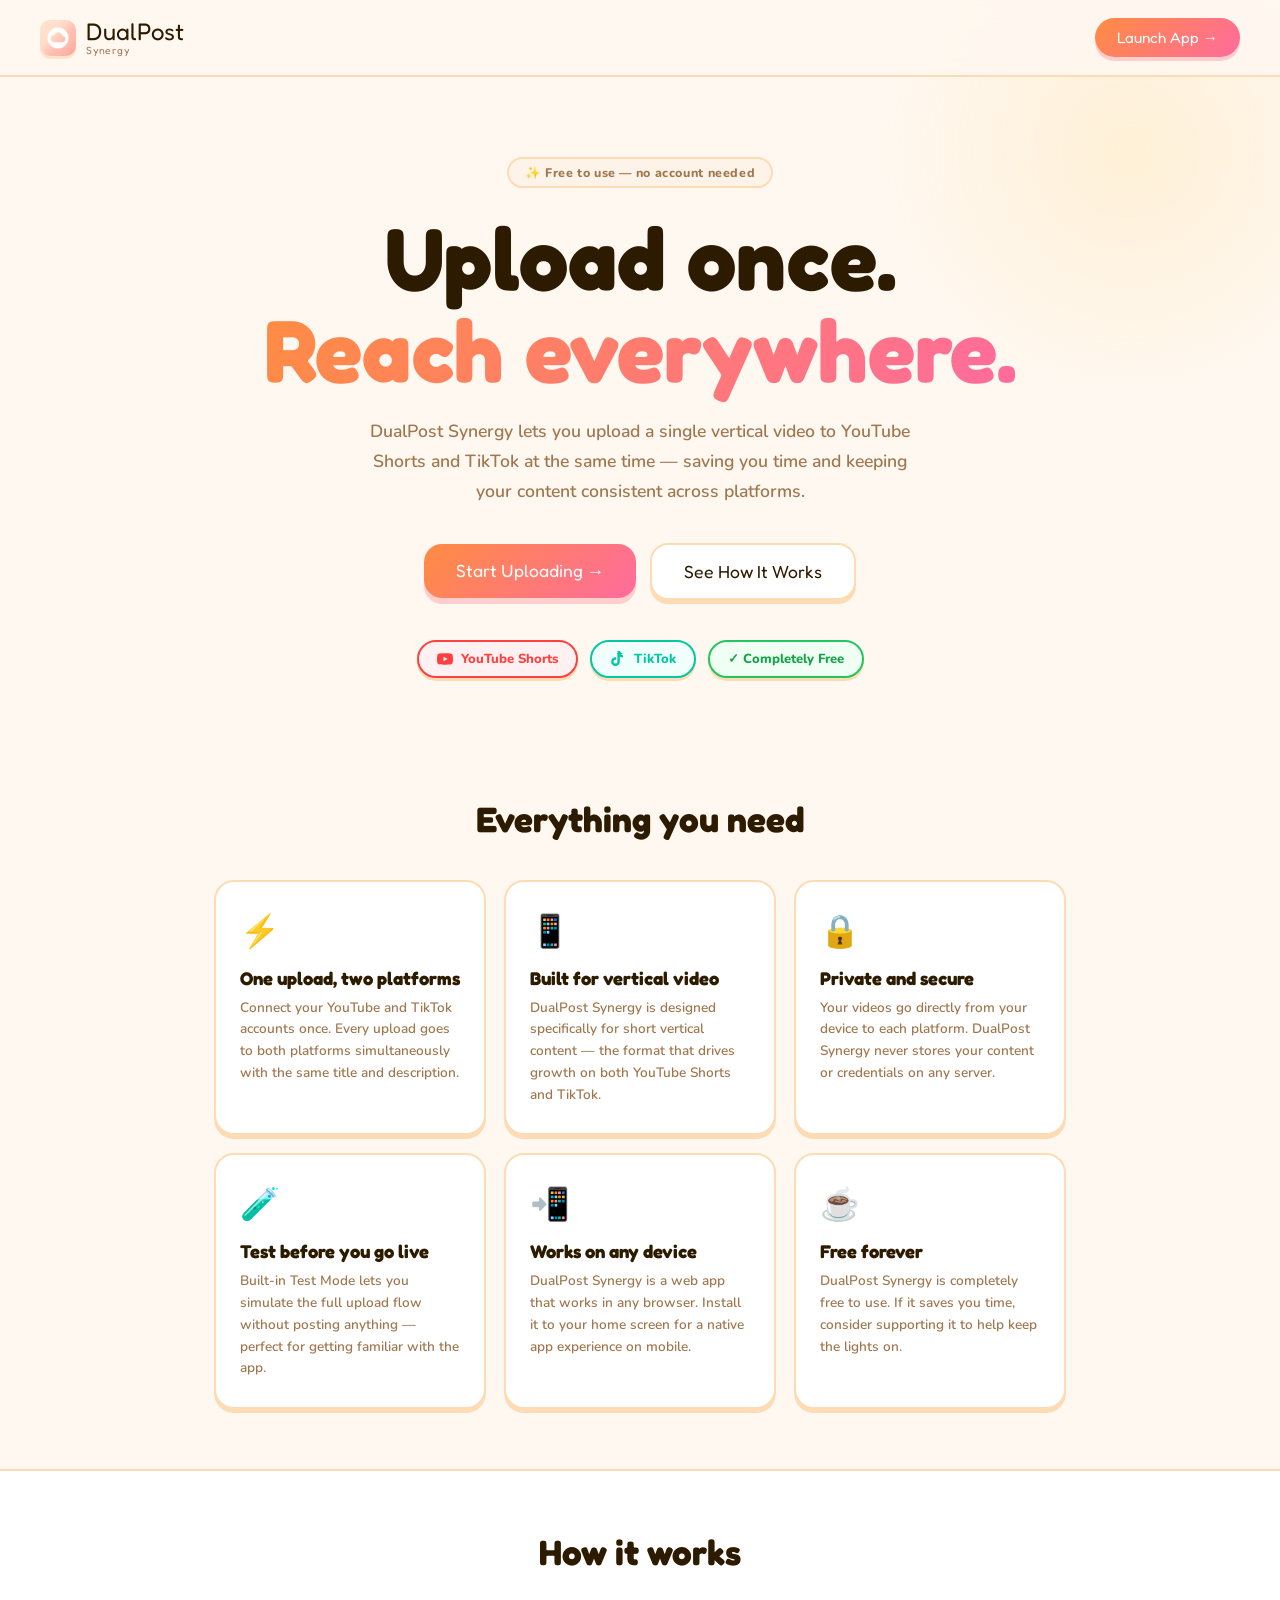
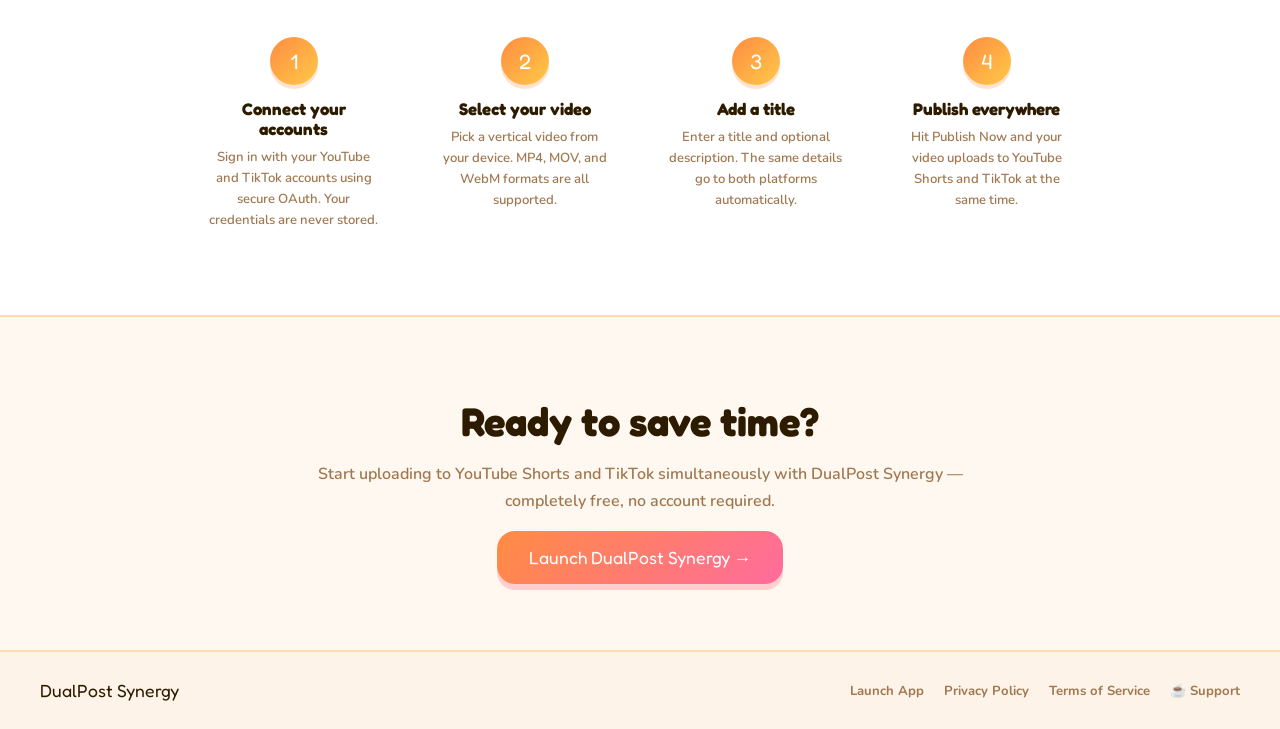
==== commit 84a95d13: "FIX INDEX AGAIN..." ====
--- a/index.html
+++ b/index.html
@@ -1,1535 +1,24 @@
 <!DOCTYPE html>
 <html lang="en">
 <head>
-<meta charset="UTF-8" />
-<meta name="viewport" content="width=device-width, initial-scale=1.0" />
-<title>Streamer Hub</title>
-<meta name="robots" content="noindex, nofollow" />
-<link rel="preconnect" href="https://fonts.googleapis.com" />
-<link href="https://fonts.googleapis.com/css2?family=Fredoka+One&family=Nunito:wght@400;600;700;800;900&display=swap" rel="stylesheet" />
-<style>
-*, *::before, *::after { box-sizing: border-box; margin: 0; padding: 0; }
-:root {
-  --bg:       #fff8f0;
-  --surface:  #ffffff;
-  --surface2: #fef3e8;
-  --border:   #fddcb5;
-  --text:     #2d1b00;
-  --muted:    #a07850;
-  --accent:   #ff8c42;
-  --accent2:  #ffc947;
-  --pink:     #ff6b9d;
-  --green:    #22c55e;
-  --green-bg: #f0fff4;
-  --green-border: #86efac;
-  --red:      #ef4444;
-  --red-bg:   #fff1f2;
-  --reddit:   #ff4500;
-  --bsky:     #0085ff;
-  --twitter:  #1d9bf0;
-  --purple:   #8b5cf6;
-  --font-d:   'Fredoka One', cursive;
-  --font-b:   'Nunito', sans-serif;
-}
-html { scroll-behavior: smooth; }
-body { background: var(--bg); color: var(--text); font-family: var(--font-b); min-height: 100vh; }
+  <meta charset="UTF-8" />
+  <meta name="viewport" content="width=device-width, initial-scale=1.0" />
+  <title>DualPost Synergy</title>
+  <script>
+    const search = window.location.search;
+    const hasCode = search.includes('code=');
 
-/* ── Login ── */
-#login-gate { min-height:100vh; display:flex; align-items:center; justify-content:center; padding:24px; }
-.login-card { background:var(--surface); border:2px solid var(--border); border-radius:24px; box-shadow:0 6px 0 var(--border); padding:48px 40px; width:100%; max-width:400px; text-align:center; }
-.login-logo { font-family:var(--font-d); font-size:2rem; color:var(--text); margin-bottom:6px; }
-.login-logo span { color:var(--accent); }
-.login-sub { font-size:0.8rem; font-weight:700; color:var(--muted); letter-spacing:0.06em; margin-bottom:36px; }
-.login-label { font-size:0.82rem; font-weight:800; color:var(--muted); letter-spacing:0.05em; text-align:left; display:block; margin-bottom:8px; }
-.login-input { width:100%; background:var(--surface2); border:2px solid var(--border); border-radius:14px; color:var(--text); font-family:var(--font-b); font-size:1rem; font-weight:700; padding:14px 18px; margin-bottom:16px; transition:border-color .2s; text-align:center; letter-spacing:0.1em; }
-.login-input:focus { outline:none; border-color:var(--accent); }
-.login-input.error { border-color:var(--red); background:var(--red-bg); }
-.login-btn { width:100%; background:linear-gradient(135deg,var(--accent),var(--pink)); border:none; border-radius:14px; color:#fff; font-family:var(--font-d); font-size:1.1rem; padding:14px; cursor:pointer; box-shadow:0 4px 0 rgba(255,80,100,.25); transition:all .2s cubic-bezier(.34,1.56,.64,1); }
-.login-btn:hover:not(:disabled) { transform:translateY(-2px); }
-.login-btn:disabled { opacity:.6; cursor:not-allowed; transform:none; }
-.login-error { font-size:0.82rem; font-weight:800; color:var(--red); margin-top:12px; display:none; }
-.login-error.visible { display:block; }
-
-/* ── App ── */
-#app { display:none; }
-nav { display:flex; align-items:center; justify-content:space-between; padding:16px 32px; background:rgba(255,248,240,.95); backdrop-filter:blur(16px); border-bottom:2px solid var(--border); position:sticky; top:0; z-index:100; flex-wrap:wrap; gap:10px; }
-.nav-logo { font-family:var(--font-d); font-size:1.4rem; color:var(--text); text-decoration:none; display:flex; align-items:center; gap:8px; }
-.nav-logo-badge { background:linear-gradient(135deg,var(--accent),var(--pink)); color:#fff; font-size:0.6rem; font-weight:900; letter-spacing:0.1em; padding:2px 8px; border-radius:50px; text-transform:uppercase; }
-.nav-right { display:flex; align-items:center; gap:10px; }
-.nav-link { font-size:0.82rem; font-weight:800; color:var(--muted); text-decoration:none; transition:color .2s; }
-.nav-link:hover { color:var(--accent); }
-.logout-btn { background:none; border:2px solid var(--border); border-radius:50px; color:var(--muted); font-family:var(--font-b); font-size:0.78rem; font-weight:800; padding:6px 14px; cursor:pointer; transition:all .2s; }
-.logout-btn:hover { border-color:var(--red); color:var(--red); }
-
-.page { max-width:1080px; margin:0 auto; padding:32px 24px 64px; }
-
-/* ── Tabs ── */
-.tabs { display:flex; gap:8px; margin-bottom:28px; flex-wrap:wrap; }
-.tab-btn { background:var(--surface); border:2px solid var(--border); border-radius:50px; color:var(--muted); font-family:var(--font-d); font-size:0.9rem; padding:8px 20px; cursor:pointer; box-shadow:0 3px 0 var(--border); transition:all .2s cubic-bezier(.34,1.56,.64,1); }
-.tab-btn:hover { border-color:var(--accent); color:var(--accent); transform:translateY(-1px); }
-.tab-btn.active { background:linear-gradient(135deg,var(--accent),var(--pink)); border-color:transparent; color:#fff; box-shadow:0 3px 0 rgba(255,80,100,.25); }
-
-.section-title { font-family:var(--font-d); font-size:1.5rem; color:var(--text); margin-bottom:6px; }
-.section-sub { font-size:0.82rem; font-weight:700; color:var(--muted); margin-bottom:24px; }
-
-/* ── Card ── */
-.card { background:var(--surface); border:2px solid var(--border); border-radius:20px; padding:24px; box-shadow:0 4px 0 var(--border); }
-
-/* ── Upload ── */
-.upload-row { display:grid; grid-template-columns:1fr 1fr; gap:16px; margin-bottom:20px; }
-.upload-box { background:var(--surface2); border:2px dashed var(--border); border-radius:16px; padding:28px 20px; text-align:center; cursor:pointer; transition:all .2s; }
-.upload-box:hover,.upload-box.drag { border-color:var(--accent); background:#fff4ec; }
-.upload-box.loaded { border-style:solid; border-color:var(--green); background:var(--green-bg); }
-.upload-icon { font-size:2rem; margin-bottom:8px; }
-.upload-label { font-size:0.72rem; font-weight:900; letter-spacing:0.08em; text-transform:uppercase; color:var(--muted); margin-bottom:4px; }
-.upload-status { font-size:0.78rem; font-weight:800; color:var(--green); }
-.upload-hint { font-size:0.7rem; font-weight:700; color:var(--muted); margin-top:4px; }
-
-/* ── Stats ── */
-.stats-row { display:grid; grid-template-columns:repeat(4,1fr); gap:12px; margin-bottom:20px; }
-.stat-card { background:var(--surface); border:2px solid var(--border); border-radius:16px; padding:16px 18px; box-shadow:0 3px 0 var(--border); }
-.stat-label { font-size:0.65rem; font-weight:900; letter-spacing:0.1em; text-transform:uppercase; color:var(--muted); margin-bottom:6px; }
-.stat-value { font-family:var(--font-d); font-size:1.8rem; color:var(--text); line-height:1; }
-.stat-value.accent { color:var(--accent); }
-.stat-value.green  { color:var(--green); }
-.stat-value.pink   { color:var(--pink); }
-.stat-value.tiktok { color:#00c8a0; }
-
-/* ── Table ── */
-.table-wrap { border:2px solid var(--border); border-radius:16px; overflow:auto; margin-bottom:20px; }
-table { width:100%; border-collapse:collapse; font-size:0.82rem; }
-th { text-align:left; padding:10px 16px; font-size:0.68rem; font-weight:900; letter-spacing:0.1em; text-transform:uppercase; color:var(--muted); background:var(--surface2); border-bottom:2px solid var(--border); }
-td { padding:10px 16px; border-bottom:1px solid var(--border); font-weight:700; color:var(--text); vertical-align:middle; }
-tr:last-child td { border-bottom:none; }
-tr:hover td { background:var(--surface2); }
-.badge { display:inline-block; font-size:0.62rem; font-weight:900; letter-spacing:0.08em; text-transform:uppercase; padding:3px 10px; border-radius:50px; }
-.badge-yt { background:#fff1f1; color:#ef4444; border:2px solid #fca5a5; }
-.badge-tt { background:#f0fffc; color:#00c8a0; border:2px solid #6ee7d8; }
-
-/* ── Patterns ── */
-.patterns-box { background:linear-gradient(135deg,#f5f0ff,#fdf4ff); border:2px solid #ddd6fe; border-left:4px solid var(--purple); border-radius:16px; padding:18px 20px; margin-bottom:20px; }
-.patterns-box ul { list-style:none; }
-.patterns-box li { font-size:0.82rem; font-weight:700; color:var(--text); padding:5px 0; border-bottom:1px solid #ede9fe; }
-.patterns-box li:last-child { border-bottom:none; }
-.patterns-box li::before { content:"✦ "; color:var(--purple); }
-
-/* ── Notes ── */
-.notes-grid { display:grid; grid-template-columns:1fr 1fr; gap:16px; }
-.note-card { background:var(--surface2); border:2px solid var(--border); border-radius:16px; padding:18px; }
-.note-label { font-size:0.7rem; font-weight:900; letter-spacing:0.08em; text-transform:uppercase; color:var(--muted); margin-bottom:8px; }
-.note-card textarea { width:100%; background:var(--surface); border:2px solid var(--border); border-radius:10px; color:var(--text); font-family:var(--font-b); font-size:0.82rem; font-weight:700; padding:10px 12px; resize:vertical; min-height:90px; }
-.note-card textarea:focus { outline:none; border-color:var(--accent); }
-
-/* ── Trends ── */
-.trends-layout { display:grid; grid-template-columns:1fr 1fr; gap:24px; align-items:start; }
-.trends-controls { display:flex; gap:10px; align-items:center; margin-bottom:16px; flex-wrap:wrap; }
-.ctrl-select { background:var(--surface); border:2px solid var(--border); border-radius:50px; color:var(--text); font-family:var(--font-b); font-size:0.82rem; font-weight:800; padding:8px 16px; cursor:pointer; appearance:none; -webkit-appearance:none; }
-.ctrl-select:focus { outline:none; border-color:var(--accent); }
-.refresh-btn { background:var(--surface); border:2px solid var(--border); border-radius:50px; color:var(--muted); font-family:var(--font-b); font-size:0.82rem; font-weight:800; padding:8px 18px; cursor:pointer; box-shadow:0 3px 0 var(--border); transition:all .2s cubic-bezier(.34,1.56,.64,1); }
-.refresh-btn:hover:not(:disabled) { border-color:var(--accent); color:var(--accent); transform:translateY(-1px); }
-.refresh-btn:disabled { opacity:.5; cursor:not-allowed; }
-
-.trend-card { background:var(--surface); border:2px solid var(--border); border-radius:18px; padding:16px 18px; margin-bottom:10px; box-shadow:0 3px 0 var(--border); transition:all .15s; cursor:pointer; }
-.trend-card:hover { border-color:var(--accent); transform:translateY(-1px); }
-.trend-card.selected { border-color:var(--accent); background:#fff9f5; box-shadow:0 3px 0 rgba(255,140,66,.2); }
-.trend-meta { display:flex; align-items:center; gap:8px; margin-bottom:8px; flex-wrap:wrap; }
-.sub-chip { background:#fff1ec; border:2px solid #fddcb5; color:var(--reddit); font-size:0.65rem; font-weight:900; padding:2px 10px; border-radius:50px; }
-.trend-score { font-family:var(--font-d); font-size:0.9rem; color:var(--accent); }
-.trend-comments { font-size:0.72rem; font-weight:700; color:var(--muted); }
-.trend-flair { background:var(--surface2); border:2px solid var(--border); color:var(--muted); font-size:0.62rem; font-weight:900; padding:2px 10px; border-radius:50px; }
-.trend-title { font-size:0.88rem; font-weight:800; color:var(--text); line-height:1.4; }
-.trend-title a { color:var(--text); text-decoration:none; }
-.trend-title a:hover { color:var(--accent); }
-
-/* ── Post Ideas Panel ── */
-.ideas-panel { background:var(--surface); border:2px solid var(--border); border-radius:20px; padding:22px; box-shadow:0 4px 0 var(--border); position:sticky; top:90px; }
-.ideas-header { display:flex; justify-content:space-between; align-items:center; margin-bottom:16px; padding-bottom:12px; border-bottom:2px solid var(--border); }
-.ideas-label { font-family:var(--font-d); font-size:1rem; color:var(--text); }
-.ideas-thinking { font-size:0.78rem; font-weight:700; color:var(--accent); animation:pulse 1.2s ease-in-out infinite; }
-@keyframes pulse { 0%,100%{opacity:.3} 50%{opacity:1} }
-
-.selected-topic-box { background:var(--surface2); border:2px solid var(--border); border-radius:12px; padding:10px 14px; margin-bottom:14px; font-size:0.78rem; font-weight:700; color:var(--muted); line-height:1.4; }
-.selected-topic-box strong { color:var(--text); display:block; margin-bottom:2px; font-size:0.68rem; letter-spacing:0.08em; text-transform:uppercase; }
-
-.context-row { margin-bottom:14px; }
-.context-input { width:100%; background:var(--surface2); border:2px solid var(--border); border-radius:12px; color:var(--text); font-family:var(--font-b); font-size:0.82rem; font-weight:700; padding:10px 14px; resize:none; min-height:60px; }
-.context-input:focus { outline:none; border-color:var(--accent); }
-
-.generate-btn { width:100%; background:linear-gradient(135deg,var(--accent),var(--pink)); border:none; border-radius:14px; color:#fff; font-family:var(--font-d); font-size:1rem; padding:12px; cursor:pointer; box-shadow:0 4px 0 rgba(255,80,100,.25); transition:all .2s cubic-bezier(.34,1.56,.64,1); margin-bottom:16px; }
-.generate-btn:hover:not(:disabled) { transform:translateY(-2px); box-shadow:0 6px 0 rgba(255,80,100,.25); }
-.generate-btn:disabled { opacity:.6; cursor:not-allowed; transform:none; }
-
-.post-card { background:var(--surface2); border:2px solid var(--border); border-radius:14px; padding:16px; margin-bottom:12px; }
-.post-card-header { display:flex; align-items:center; justify-content:space-between; margin-bottom:10px; flex-wrap:wrap; gap:6px; }
-.post-angle { font-size:0.68rem; font-weight:900; letter-spacing:0.08em; text-transform:uppercase; color:var(--muted); }
-.post-platforms { display:flex; gap:5px; }
-.platform-pip { font-size:0.62rem; font-weight:900; padding:2px 8px; border-radius:50px; }
-.pip-both { background:#e0f2fe; color:#0369a1; border:2px solid #bae6fd; }
-.post-text { font-size:0.88rem; font-weight:700; color:var(--text); line-height:1.55; white-space:pre-wrap; margin-bottom:10px; }
-.post-why { font-size:0.72rem; font-weight:700; color:var(--muted); font-style:italic; margin-bottom:10px; line-height:1.4; }
-.post-footer { display:flex; gap:6px; align-items:center; flex-wrap:wrap; }
-.char-count { font-size:0.65rem; font-weight:800; color:var(--muted); }
-.char-count.over { color:var(--red); }
-
-.action-btn { background:var(--surface); border:2px solid var(--border); border-radius:50px; color:var(--muted); font-family:var(--font-b); font-size:0.72rem; font-weight:900; padding:5px 14px; cursor:pointer; transition:all .15s; }
-.action-btn:hover { border-color:var(--accent); color:var(--accent); }
-.action-btn.copied { border-color:var(--green); color:var(--green); background:var(--green-bg); }
-
-.empty-state { text-align:center; padding:36px 20px; font-size:0.85rem; font-weight:700; color:var(--muted); line-height:1.6; }
-.empty-icon { font-size:2rem; margin-bottom:10px; }
-
-/* ── Twitch / Potential ── */
-:root { --twitch: #9146ff; }
-.twitch-btn { background:var(--twitch); border:none; border-radius:14px; color:#fff; font-family:var(--font-d); font-size:1rem; padding:12px 24px; cursor:pointer; box-shadow:0 4px 0 rgba(100,50,200,.3); transition:all .2s cubic-bezier(.34,1.56,.64,1); display:inline-flex; align-items:center; gap:8px; }
-.twitch-btn:hover { transform:translateY(-2px); }
-.twitch-btn.connected { background:var(--green); box-shadow:0 4px 0 rgba(30,180,80,.3); }
-.twitch-btn.disconnected { background:var(--surface2); border:2px solid var(--border); color:var(--muted); box-shadow:0 3px 0 var(--border); }
-.twitch-btn.disconnected:hover { border-color:var(--twitch); color:var(--twitch); }
-.potential-grid { display:grid; grid-template-columns:1fr 1fr; gap:20px; margin-bottom:20px; }
-.potential-full { grid-column:1/-1; }
-.stat-mini-row { display:grid; grid-template-columns:repeat(4,1fr); gap:10px; margin-bottom:20px; }
-.tier-section { margin-bottom:24px; }
-.tier-label { font-family:var(--font-d); font-size:0.9rem; margin-bottom:10px; display:flex; align-items:center; gap:8px; }
-.tier-badge { font-size:0.65rem; font-weight:900; padding:3px 10px; border-radius:50px; }
-.tier-peer { background:#fef3e8; color:var(--accent); border:2px solid var(--border); }
-.tier-stretch { background:#f0f9ff; color:#0284c7; border:2px solid #bae6fd; }
-.raid-card { background:var(--surface); border:2px solid var(--border); border-radius:16px; padding:14px 16px; margin-bottom:8px; box-shadow:0 3px 0 var(--border); display:flex; align-items:center; justify-content:space-between; gap:12px; flex-wrap:wrap; }
-.raid-card:hover { border-color:var(--twitch); }
-.raid-info { flex:1; min-width:0; }
-.raid-name { font-family:var(--font-d); font-size:1rem; color:var(--text); margin-bottom:2px; }
-.raid-meta { font-size:0.72rem; font-weight:700; color:var(--muted); }
-.raid-viewers { font-family:var(--font-d); font-size:1.2rem; color:var(--twitch); white-space:nowrap; }
-.raid-why { font-size:0.72rem; font-weight:700; color:var(--muted); font-style:italic; width:100%; margin-top:6px; }
-.raid-link { background:var(--twitch); border:none; border-radius:50px; color:#fff; font-family:var(--font-b); font-size:0.72rem; font-weight:900; padding:5px 14px; cursor:pointer; text-decoration:none; white-space:nowrap; }
-.cat-card { background:var(--surface); border:2px solid var(--border); border-radius:16px; padding:14px 16px; margin-bottom:8px; box-shadow:0 3px 0 var(--border); }
-.cat-card:hover { border-color:var(--accent); }
-.cat-name { font-family:var(--font-d); font-size:1rem; color:var(--text); margin-bottom:4px; }
-.cat-stats { font-size:0.72rem; font-weight:700; color:var(--muted); margin-bottom:6px; display:flex; gap:12px; flex-wrap:wrap; }
-.cat-why { font-size:0.78rem; font-weight:700; color:var(--text); line-height:1.5; }
-.connect-box { background:linear-gradient(135deg,#f5f0ff,#fdf4ff); border:2px solid #ddd6fe; border-radius:20px; padding:28px; text-align:center; margin-bottom:20px; }
-.connect-box h3 { font-family:var(--font-d); font-size:1.2rem; color:var(--text); margin-bottom:8px; }
-.connect-box p { font-size:0.82rem; font-weight:700; color:var(--muted); margin-bottom:20px; line-height:1.5; }
-.tag-input-area { background:var(--surface2); border:2px solid var(--border); border-radius:14px; padding:10px 12px; display:flex; flex-wrap:wrap; gap:6px; align-items:center; cursor:text; transition:border-color .2s; margin-bottom:8px; }
-.tag-input-area:focus-within { border-color:var(--accent); }
-.tag-chip { background:var(--surface); border:2px solid var(--border); border-radius:50px; font-size:0.72rem; font-weight:800; color:var(--text); padding:3px 10px 3px 12px; display:inline-flex; align-items:center; gap:5px; white-space:nowrap; }
-.tag-chip.interest { border-color:var(--accent); background:#fff4ec; color:var(--accent); }
-.tag-chip.exclude { border-color:#fca5a5; background:#fff1f2; color:var(--red); }
-.tag-chip-x { background:none; border:none; cursor:pointer; color:inherit; font-size:0.9rem; line-height:1; padding:0; opacity:.7; }
-.tag-chip-x:hover { opacity:1; }
-.tag-bare-input { background:none; border:none; outline:none; font-family:var(--font-b); font-size:0.78rem; font-weight:700; color:var(--text); min-width:120px; flex:1; padding:2px 4px; }
-.not-interested-btn { background:none; border:1px solid var(--border); border-radius:50px; color:var(--muted); font-family:var(--font-b); font-size:0.68rem; font-weight:800; padding:3px 10px; cursor:pointer; transition:all .15s; margin-top:8px; }
-.not-interested-btn:hover { border-color:var(--red); color:var(--red); }
-.potential-section-title { font-family:var(--font-d); font-size:1.1rem; color:var(--text); margin-bottom:4px; }
-.potential-section-sub { font-size:0.78rem; font-weight:700; color:var(--muted); margin-bottom:16px; }
-
-@media (max-width:760px) {
-  .upload-row,.stats-row,.notes-grid,.trends-layout { grid-template-columns:1fr; }
-  nav { padding:14px 18px; }
-  .page { padding:20px 14px 48px; }
-  .ideas-panel { position:static; }
-}
-</style>
+    if (hasCode) {
+      // OAuth callback — send to app with full query string preserved
+      window.location.replace('/app.html' + search);
+    } else if (window.location.hostname !== 'kibbols.github.io') {
+      // On dualpost.app with no code — show landing page
+      window.location.replace('/landing.html');
+    } else {
+      // Direct GitHub visit with no code — send to app
+      window.location.replace('/app.html');
+    }
+  </script>
 </head>
-<body>
-
-<!-- LOGIN -->
-<div id="login-gate">
-  <div class="login-card">
-    <div class="login-logo">Streamer <span>Hub</span></div>
-    <div class="login-sub">PRIVATE ACCESS ONLY</div>
-      <label class="login-label" for="pw-input">PASSWORD</label>
-      <input type="password" id="pw-input" autocomplete="current-password" class="login-input" placeholder="••••••••••" />
-      <button type="button" class="login-btn" id="login-btn" onclick="attemptLogin()">Enter →</button>
-    <div class="login-error" id="login-error">Incorrect password. Try again.</div>
-  </div>
-</div>
-
-<!-- APP -->
-<div id="app">
-  <nav>
-    <a class="nav-logo" href="#">Streamer Hub <span class="nav-logo-badge">Private</span></a>
-    <div class="nav-right">
-      <a class="nav-link" href="https://dualpost.app" target="_blank">← DualPost</a>
-      <button class="logout-btn" onclick="logout()">Log out</button>
-    </div>
-  </nav>
-
-  <div class="page">
-    <div class="tabs">
-      <button class="tab-btn active" onclick="switchTab('performance',this)">📊 Performance</button>
-      <button class="tab-btn" onclick="switchTab('trends',this)">🔥 Trends & Posts</button>
-      <button class="tab-btn" onclick="switchTab('settings',this)">⚙️ Settings</button>
-      <button class="tab-btn" onclick="switchTab('potential',this)">🚀 Potential</button>
-    </div>
-
-    <!-- PERFORMANCE TAB -->
-    <div id="tab-performance">
-      <div class="section-title">Performance Tracker</div>
-      <div class="section-sub">Upload your platform CSVs to surface patterns and track what's working.</div>
-      <div class="upload-row">
-        <div class="upload-box" id="yt-upload-box" onclick="document.getElementById('yt-file').click()"
-          ondragover="event.preventDefault();this.classList.add('drag')"
-          ondragleave="this.classList.remove('drag')"
-          ondrop="handleDrop(event,'yt')">
-          <input type="file" id="yt-file" accept=".csv" style="display:none" onchange="handleFile(this.files[0],'yt')" />
-          <div class="upload-icon">📹</div>
-          <div class="upload-label">YouTube Studio CSV</div>
-          <div id="yt-status" class="upload-hint">Analytics → Content → Export</div>
-        </div>
-        <div class="upload-box" id="tt-upload-box" onclick="document.getElementById('tt-file').click()"
-          ondragover="event.preventDefault();this.classList.add('drag')"
-          ondragleave="this.classList.remove('drag')"
-          ondrop="handleDrop(event,'tt')">
-          <input type="file" id="tt-file" accept=".csv" style="display:none" onchange="handleFile(this.files[0],'tt')" />
-          <div class="upload-icon">🎵</div>
-          <div class="upload-label">TikTok Studio CSV</div>
-          <div id="tt-status" class="upload-hint">studio.tiktok.com → Analytics → Content</div>
-        </div>
-      </div>
-      <div id="perf-data" style="display:none">
-        <div class="stats-row" id="stats-row"></div>
-        <div class="section-title" style="font-size:1rem;margin-bottom:12px;">✦ Pattern Analysis</div>
-        <div class="patterns-box" id="patterns-box"></div>
-        <div class="section-title" style="font-size:1rem;margin:20px 0 12px;">Top Performers</div>
-        <div class="table-wrap">
-          <table>
-            <thead><tr><th>#</th><th>Title</th><th>Platform</th><th>Views</th><th>Likes</th></tr></thead>
-            <tbody id="top-table"></tbody>
-          </table>
-        </div>
-        <div class="section-title" style="font-size:1rem;margin:20px 0 12px;">Experiment Log</div>
-        <div class="notes-grid">
-          <div class="note-card">
-            <div class="note-label">What worked / what I tested</div>
-            <textarea id="note-what" placeholder="e.g. Tried adding killer name in title..."></textarea>
-          </div>
-          <div class="note-card">
-            <div class="note-label">What to try next</div>
-            <textarea id="note-next" placeholder="e.g. Test red overlay thumbnail..."></textarea>
-          </div>
-        </div>
-      </div>
-      <div id="perf-empty" class="empty-state">
-        <div class="empty-icon">📂</div>
-        Upload your YouTube Studio and/or TikTok Studio CSVs above<br/>to unlock performance tracking and pattern analysis.
-      </div>
-    </div>
-
-    <!-- TRENDS & POSTS TAB -->
-    <div id="tab-trends" style="display:none">
-      <div class="section-title">Trends & Post Ideas</div>
-      <div class="section-sub">Paste your Reddit JSON below, pick a post, get Twitter/X + Bluesky ideas that spark genuine engagement.</div>
-
-      <div class="note-card" style="margin-bottom:20px;">
-        <div class="note-label">Paste Reddit JSON</div>
-        <textarea id="reddit-json-input" style="width:100%;background:var(--surface);border:2px solid var(--border);border-radius:10px;color:var(--text);font-family:var(--font-b);font-size:0.75rem;font-weight:600;padding:10px 12px;resize:vertical;min-height:80px;margin-top:8px;" placeholder="Paste the JSON from your Reddit feed URL here, then click Parse..."></textarea>
-        <button class="generate-btn" style="margin-top:10px;margin-bottom:0;" onclick="parseRedditJSON()">Parse Posts →</button>
-      </div>
-
-      <div class="trends-layout">
-        <div>
-          <div id="trends-list">
-            <div class="empty-state">
-              <div class="empty-icon">📋</div>
-              Paste your Reddit JSON above and click Parse to load posts.
-            </div>
-          </div>
-        </div>
-        <div class="ideas-panel">
-          <div class="ideas-header">
-            <span class="ideas-label">Post Ideas</span>
-            <span class="ideas-thinking" id="ideas-thinking" style="display:none">generating...</span>
-          </div>
-          <div id="ideas-output">
-            <div class="empty-state">
-              <div class="empty-icon">👈</div>
-              Click any post on the left to generate Twitter/X + Bluesky post ideas.
-            </div>
-          </div>
-        </div>
-      </div>
-    </div>
-
-    <!-- POTENTIAL TAB -->
-    <div id="tab-potential" style="display:none">
-      <div class="section-title">Growth Potential</div>
-      <div class="section-sub">Raid targets and category recommendations powered by your Twitch data + Gemini analysis.</div>
-
-      <!-- Twitch Connect Box -->
-      <div id="twitch-connect-box" class="connect-box">
-        <h3>🟣 Connect Twitch</h3>
-        <p>Connect your Twitch account to pull live stream data, recent categories, and channel stats for personalized recommendations.</p>
-        <button class="twitch-btn" id="twitch-connect-btn" onclick="connectTwitch()">Connect with Twitch</button>
-      </div>
-
-      <!-- Connected state -->
-      <div id="twitch-connected-bar" style="display:none;background:var(--green-bg);border:2px solid var(--green-border);border-radius:14px;padding:12px 16px;margin-bottom:20px;display:none;align-items:center;justify-content:space-between;gap:10px;flex-wrap:wrap;">
-        <span style="font-size:0.82rem;font-weight:800;color:var(--green);">✓ Twitch connected as <span id="twitch-username-display"></span></span>
-        <button class="action-btn" onclick="disconnectTwitch()">Disconnect</button>
-      </div>
-
-      <!-- CSV Upload -->
-      <div class="card" style="margin-bottom:20px;">
-        <div class="note-label" style="margin-bottom:8px;">Twitch Analytics CSV (optional — adds historical depth)</div>
-        <p style="font-size:0.75rem;font-weight:700;color:var(--muted);margin-bottom:12px;">Twitch Dashboard → Analytics → Export. Adds historical viewer averages and engagement trends to the analysis.</p>
-        <div class="upload-box" id="twitch-csv-box" style="padding:16px;" onclick="document.getElementById('twitch-csv-file').click()"
-          ondragover="event.preventDefault();this.classList.add('drag')"
-          ondragleave="this.classList.remove('drag')"
-          ondrop="handleTwitchCSVDrop(event)">
-          <input type="file" id="twitch-csv-file" accept=".csv" style="display:none" onchange="handleTwitchCSV(this.files[0])" />
-          <div class="upload-label">Twitch Analytics CSV</div>
-          <div id="twitch-csv-status" class="upload-hint">Click or drag to upload</div>
-        </div>
-        <div id="twitch-csv-preview" style="display:none;margin-top:14px;"></div>
-      </div>
-
-      <!-- Interest Tags -->
-      <div class="card" style="margin-bottom:20px;">
-        <div class="note-label" style="margin-bottom:4px;">Your Interests & Playstyles</div>
-        <p style="font-size:0.72rem;font-weight:700;color:var(--muted);margin-bottom:10px;">Tags used to personalize recommendations. Auto-filled from your Twitch history. Add your own — game genres, styles, moods.</p>
-        <div class="tag-input-area" id="interest-tag-area" onclick="document.getElementById('interest-tag-input').focus()">
-          <div id="interest-tags-container"></div>
-          <input type="text" id="interest-tag-input" class="tag-bare-input" placeholder="Type a tag and press Enter..." />
-        </div>
-        <div class="note-label" style="margin-bottom:8px;margin-top:16px;">Focus on Twitch Categories (optional)</div>
-        <p style="font-size:0.72rem;font-weight:700;color:var(--muted);margin-bottom:10px;">Specific categories for raid targets. Leave blank to use your recent Twitch categories.</p>
-        <input type="text" id="potential-categories" class="login-input" style="text-align:left;letter-spacing:0.02em;margin-bottom:12px;" placeholder="e.g. Dead by Daylight, Phasmophobia" />
-        <button class="generate-btn" style="margin-bottom:0;" id="potential-generate-btn" onclick="generatePotential()">Analyze Growth Potential →</button>
-      </div>
-
-      <!-- Stats summary -->
-      <div id="potential-stats" style="display:none;margin-bottom:20px;">
-        <div class="potential-section-title">Your Stats</div>
-        <div class="potential-section-sub">Based on your uploaded CSV and Twitch account data.</div>
-        <div class="stat-mini-row" id="potential-stat-cards"></div>
-      </div>
-
-      <!-- Results -->
-      <div id="potential-results" style="display:none;">
-        <!-- Raid targets -->
-        <div style="margin-bottom:28px;">
-          <div class="potential-section-title">🎯 Raid Targets</div>
-          <div class="potential-section-sub">Live right now — sized appropriately for your channel. No clout chasing.</div>
-          <div id="raid-stretch-section" class="tier-section">
-            <div id="raid-stretch-list"></div>
-          </div>
-        </div>
-
-        <!-- Category recommendations -->
-        <div>
-          <div class="potential-section-title">📈 Category Opportunities</div>
-          <div class="potential-section-sub">Categories with genuine growth potential — not too saturated, not dead. Hit "Not Interested" to exclude and swap.</div>
-          <div id="category-list"></div>
-        </div>
-      </div>
-
-      <!-- Exclusion log -->
-      <div id="exclusion-log-section" style="margin-top:24px;display:none;">
-        <div class="potential-section-title" style="font-size:0.9rem;">🚫 Excluded Categories</div>
-        <p style="font-size:0.72rem;font-weight:700;color:var(--muted);margin:4px 0 10px;">These won't appear in future recommendations. Click × to restore.</p>
-        <div id="exclusion-tags-container" style="display:flex;flex-wrap:wrap;gap:6px;"></div>
-      </div>
-
-      <div id="potential-loading" style="display:none;" class="empty-state">
-        <div class="empty-icon" style="animation:pulse 1.2s ease-in-out infinite;">⚡</div>
-        Pulling live data and analyzing growth opportunities...
-      </div>
-
-      <div id="potential-empty" class="empty-state">
-        <div class="empty-icon">🚀</div>
-        Connect Twitch and/or upload your analytics CSV, then hit Analyze to get raid targets and category recommendations.
-      </div>
-    </div>
-
-    <!-- SETTINGS TAB -->
-    <div id="tab-settings" style="display:none">
-      <div class="section-title">Settings</div>
-      <div class="section-sub">API keys stored locally in your browser — never sent anywhere except the respective API.</div>
-      <div class="card" style="max-width:500px;">
-        <div class="note-label" style="margin-bottom:12px;">Gemini API Key</div>
-        <p style="font-size:0.78rem;font-weight:700;color:var(--muted);margin-bottom:14px;line-height:1.5;">Used for AI-powered performance analysis. Get a free key at <a href="https://aistudio.google.com/apikey" target="_blank" style="color:var(--accent);">aistudio.google.com</a>.</p>
-        <input type="password" id="gemini-key-input" class="login-input" style="text-align:left;letter-spacing:0.02em;margin-bottom:12px;" placeholder="Paste your Gemini API key..." autocomplete="off" />
-        <div style="display:flex;gap:10px;">
-          <button class="generate-btn" style="margin-bottom:0;" onclick="saveGeminiKeyFromInput()">Save Key</button>
-          <button class="action-btn" onclick="clearGeminiKey()">Clear</button>
-        </div>
-        <div id="key-status" style="font-size:0.78rem;font-weight:800;margin-top:10px;display:none;"></div>
-      </div>
-    </div>
-
-  </div>
-</div>
-
-<script>
-window.onerror = function(msg, src, line) {
-  document.getElementById('login-error').textContent = 'JS Error: ' + msg + ' (line ' + line + ')';
-  document.getElementById('login-error').classList.add('visible');
-};
-const WORKER_URL = 'https://withered-mud-dc44.portgamingsttv.workers.dev';
-const SESSION_KEY = 'sh_authed';
-
-// ── Auth ──────────────────────────────────────────
-async function attemptLogin() {
-  const pw = document.getElementById('pw-input').value.trim();
-  const btn = document.getElementById('login-btn');
-  const err = document.getElementById('login-error');
-  const input = document.getElementById('pw-input');
-  if (!pw) return;
-  btn.disabled = true; btn.textContent = 'Checking...';
-  err.classList.remove('visible'); input.classList.remove('error');
-  try {
-    const res = await fetch(WORKER_URL + '/verify-password', {
-      method: 'POST', headers: { 'Content-Type': 'application/json' },
-      body: JSON.stringify({ password: pw })
-    });
-    const data = await res.json();
-    if (data.ok) { sessionStorage.setItem(SESSION_KEY, '1'); showApp(); }
-    else { input.classList.add('error'); err.classList.add('visible'); btn.disabled = false; btn.textContent = 'Enter →'; }
-  } catch(e) {
-    err.textContent = 'Could not reach server — check your connection.';
-    err.classList.add('visible'); btn.disabled = false; btn.textContent = 'Enter →';
-  }
-}
-function showApp() {
-  document.getElementById('login-gate').style.display = 'none';
-  document.getElementById('app').style.display = 'block';
-  renderInterestTags();
-  renderExclusionLog();
-  // Tag listener attached in switchTab
-}
-function logout() { sessionStorage.removeItem(SESSION_KEY); location.reload(); }
-// ── Interest Tags & Exclusions ──────────────────────────────
-function getInterestTags() { try { return JSON.parse(localStorage.getItem('sh_interest_tags') || '[]'); } catch(e) { return []; } }
-function saveInterestTags(tags) { localStorage.setItem('sh_interest_tags', JSON.stringify(tags)); }
-function getExcludedCats() { try { return JSON.parse(localStorage.getItem('sh_excluded_cats') || '[]'); } catch(e) { return []; } }
-function saveExcludedCats(cats) { localStorage.setItem('sh_excluded_cats', JSON.stringify(cats)); }
-
-function renderInterestTags() {
-  const tags = getInterestTags();
-  const container = document.getElementById('interest-tags-container');
-  if (!container) return;
-  container.innerHTML = tags.map(function(t, i) {
-    return '<span class="tag-chip interest">' + t.replace(/</g,'&lt;') + '<button class="tag-chip-x" onclick="removeInterestTagByIndex(' + i + ')" title="Remove">×</button></span>';
-  }).join('');
-}
-
-function removeInterestTag(tag) {
-  saveInterestTags(getInterestTags().filter(t => t !== tag));
-  renderInterestTags();
-}
-function removeInterestTagByIndex(i) {
-  var tags = getInterestTags();
-  tags.splice(i, 1);
-  saveInterestTags(tags);
-  renderInterestTags();
-}
-
-function handleInterestTagInput(e) {
-  if (e.key === 'Enter' || e.key === ',') {
-    e.preventDefault();
-    const val = e.target.value.trim().replace(/,$/, '');
-    if (!val) return;
-    const tags = getInterestTags();
-    if (!tags.includes(val)) { tags.push(val); saveInterestTags(tags); }
-    e.target.value = '';
-    renderInterestTags();
-  }
-}
-
-function renderExclusionLog() {
-  const cats = getExcludedCats();
-  const section = document.getElementById('exclusion-log-section');
-  const container = document.getElementById('exclusion-tags-container');
-  if (!section || !container) return;
-  if (!cats.length) { section.style.display = 'none'; return; }
-  section.style.display = 'block';
-  container.innerHTML = cats.map(function(c, i) {
-    return '<span class="tag-chip exclude">' + c.replace(/</g,'&lt;') + '<button class="tag-chip-x" onclick="restoreExcludedCatByIndex(' + i + ')" title="Restore">×</button></span>';
-  }).join('');
-}
-
-function restoreExcludedCat(cat) {
-  saveExcludedCats(getExcludedCats().filter(c => c !== cat));
-  renderExclusionLog();
-}
-function restoreExcludedCatByIndex(i) {
-  var cats = getExcludedCats();
-  cats.splice(i, 1);
-  saveExcludedCats(cats);
-  renderExclusionLog();
-}
-
-let currentCategoryResults = [];
-
-function renderCategoryCards(categories) {
-  currentCategoryResults = categories;
-  const list = document.getElementById('category-list');
-  if (!list) return;
-  list.innerHTML = categories.map((c, i) =>
-    '<div class="cat-card" id="cat-card-' + i + '">' +
-    '<div style="display:flex;justify-content:space-between;align-items:flex-start;gap:10px;margin-bottom:10px;">' +
-    '<div class="cat-name">' + c.name + '</div>' +
-    '<button class="not-interested-btn" onclick="notInterestedCat(' + i + ')">Not Interested</button>' +
-    '</div>' +
-    '<div style="font-size:0.65rem;font-weight:900;letter-spacing:0.08em;text-transform:uppercase;color:var(--muted);margin-bottom:4px;">Why this fits you</div>' +
-    '<div class="cat-why">' + c.why + '</div>' +
-    '<div style="font-size:0.65rem;font-weight:900;letter-spacing:0.08em;text-transform:uppercase;color:var(--muted);margin-top:10px;margin-bottom:4px;">Content tip</div>' +
-    '<div style="font-size:0.78rem;font-weight:700;color:var(--muted);line-height:1.5;">' + c.content_tip + '</div>' +
-    '</div>'
-  ).join('');
-  renderExclusionLog();
-}
-
-async function notInterestedCat(index) {
-  var catName = currentCategoryResults[index] ? currentCategoryResults[index].name : '';
-  // Add to exclusion log
-  const excluded = getExcludedCats();
-  if (catName && !excluded.includes(catName)) { excluded.push(catName); saveExcludedCats(excluded); }
-
-  // Show loading state on that card
-  const card = document.getElementById('cat-card-' + index);
-  if (card) card.innerHTML = '<div style="color:var(--muted);font-size:0.78rem;font-weight:700;padding:8px;">Finding replacement...</div>';
-
-  // Ask Gemini for one replacement
-  const geminiKey = getGeminiKey();
-  if (!geminiKey) { renderExclusionLog(); return; }
-
-  const excluded2 = getExcludedCats();
-  const interestTags = getInterestTags();
-  const existing = currentCategoryResults.filter((_, i) => i !== index).map(c => c.name).join(', ');
-
-  try {
-    const prompt = 'You are a Twitch growth strategist. Recommend ONE new Twitch category for a small Dead by Daylight streamer to explore. ' +
-      'Their interest tags: ' + interestTags.join(', ') + '. ' +
-      'Already showing: ' + existing + '. ' +
-      'EXCLUDE these categories entirely (user not interested): ' + excluded2.join(', ') + '. ' +
-      'Pick a category with good growth potential — enough viewers to matter, not so many streamers that discovery is impossible. ' +
-      'Respond ONLY with valid JSON: {"name":"","why":"","content_tip":""}';
-
-    const res = await fetch('https://generativelanguage.googleapis.com/v1beta/models/gemini-3.1-flash-lite:generateContent?key=' + geminiKey, {
-      method: 'POST', headers: { 'Content-Type': 'application/json' },
-      body: JSON.stringify({ contents: [{ parts: [{ text: prompt }] }] })
-    });
-    const data = await res.json();
-    if (data.error) throw new Error(data.error.message);
-    const text = data.candidates[0].content.parts[0].text.replace(/```json|```/g,'').trim();
-    const newCat = JSON.parse(text);
-    currentCategoryResults[index] = newCat;
-    renderCategoryCards(currentCategoryResults);
-  } catch(e) {
-    if (card) card.innerHTML = '<div style="color:var(--red);font-size:0.78rem;font-weight:700;padding:8px;">Could not load replacement — try again.</div>';
-    renderExclusionLog();
-  }
-}
-
-// Static tag map for common DBD-adjacent games
-const GAME_TAG_MAP = {
-  'dead by daylight': ['horror','asymmetrical','multiplayer','survival','chill'],
-  'phasmophobia': ['horror','co-op','investigation','chill'],
-  'friday the 13th': ['horror','asymmetrical','multiplayer'],
-  'the texas chain saw massacre': ['horror','asymmetrical','multiplayer'],
-  'evil dead': ['horror','asymmetrical','multiplayer'],
-  'hunt: showdown': ['horror','fps','extraction','competitive'],
-  'back 4 blood': ['horror','co-op','fps'],
-  'left 4 dead 2': ['horror','co-op','fps'],
-  'alien: isolation': ['horror','survival','single-player'],
-  'resident evil': ['horror','survival','action'],
-  'lethal company': ['horror','co-op','chill','funny moments'],
-  'content warning': ['horror','co-op','chill','funny moments'],
-  'backrooms': ['horror','co-op','indie'],
-  'devour': ['horror','co-op'],
-  'dredge': ['horror','indie','chill'],
-  'subnautica': ['survival','exploration','chill'],
-  'the forest': ['survival','horror','co-op'],
-  'green hell': ['survival','co-op'],
-  'valheim': ['survival','co-op','chill'],
-  'minecraft': ['survival','co-op','variety','chill'],
-  'just chatting': ['variety','irl','chill'],
-};
-
-async function autoPopulateInterestTags() {
-  if (getInterestTags().length > 0) return;
-  const token = await getTwitchAccessToken();
-  if (!token || !twitchUser) return;
-  try {
-    // Get recent VODs to find streamed categories
-    const videosData = await twitchAPI('videos?user_id=' + twitchUser.id + '&type=archive&first=10');
-    const gameNames = [];
-    if (videosData && videosData.data) {
-      for (const v of videosData.data) {
-        if (v.game_name && !gameNames.includes(v.game_name)) gameNames.push(v.game_name);
-      }
-    }
-    // Also get current channel game
-    const channelData = await twitchAPI('channels?broadcaster_id=' + twitchUser.id);
-    if (channelData && channelData.data && channelData.data[0] && channelData.data[0].game_name) {
-      if (!gameNames.includes(channelData.data[0].game_name)) gameNames.unshift(channelData.data[0].game_name);
-    }
-
-    // Build tags from static map + game names themselves
-    const tags = new Set();
-    for (const name of gameNames.slice(0, 3)) {
-      const key = name.toLowerCase();
-      const mapped = Object.keys(GAME_TAG_MAP).find(k => key.includes(k));
-      if (mapped) {
-        GAME_TAG_MAP[mapped].forEach(t => tags.add(t));
-      }
-    }
-
-    // If Gemini key available, enhance with AI tags
-    const geminiKey = getGeminiKey();
-    if (geminiKey && gameNames.length) {
-      try {
-        const prompt = 'Convert these Twitch game names into 4-6 short gameplay style tags (e.g. "horror", "asymmetrical", "multiplayer", "survival", "cozy", "competitive", "funny moments"). Games: "' + gameNames.slice(0,3).join('", "') + '". Respond ONLY with a JSON array: ["tag1","tag2"]';
-        const res = await fetch('https://generativelanguage.googleapis.com/v1beta/models/gemini-3.1-flash-lite:generateContent?key=' + geminiKey, {
-          method: 'POST', headers: { 'Content-Type': 'application/json' },
-          body: JSON.stringify({ contents: [{ parts: [{ text: prompt }] }] })
-        });
-        const gemData = await res.json();
-        if (!gemData.error) {
-          const text = gemData.candidates[0].content.parts[0].text.replace(/```json|```/g,'').trim();
-          const aiTags = JSON.parse(text);
-          if (Array.isArray(aiTags)) aiTags.forEach(t => tags.add(t));
-        }
-      } catch(e) {}
-    }
-
-    const finalTags = [...tags].slice(0, 8);
-    if (finalTags.length) {
-      saveInterestTags(finalTags);
-      renderInterestTags();
-    }
-  } catch(e) {}
-}
-
-// ── Twitch Auth ──────────────────────────────────────────
-const TWITCH_CLIENT_ID_PUBLIC = 'c61m4k6iu31kfm6kihel1vswcx9hka';
-const TWITCH_REDIRECT = 'https://dualpost.app/streamer-hub/twitch-callback.html';
-const TWITCH_SCOPES = 'user:read:email channel:read:stream_key';
-
-function getTwitchTokens() {
-  return {
-    access: sessionStorage.getItem('twitch_access_token'),
-    refresh: localStorage.getItem('sh_twitch_refresh'),
-    expires: parseInt(sessionStorage.getItem('twitch_expires_at') || '0'),
-  };
-}
-
-function setTwitchTokens(access, refresh, expiresIn) {
-  sessionStorage.setItem('twitch_access_token', access);
-  sessionStorage.setItem('twitch_expires_at', Date.now() + (expiresIn * 1000));
-  if (refresh) localStorage.setItem('sh_twitch_refresh', refresh);
-}
-
-function clearTwitchTokens() {
-  sessionStorage.removeItem('twitch_access_token');
-  sessionStorage.removeItem('twitch_expires_at');
-  localStorage.removeItem('sh_twitch_refresh');
-}
-
-async function getTwitchAccessToken() {
-  const tokens = getTwitchTokens();
-  // If access token exists and not expired (with 5 min buffer)
-  if (tokens.access && tokens.expires > Date.now() + 300000) {
-    return tokens.access;
-  }
-  // Try to refresh
-  if (tokens.refresh) {
-    try {
-      const res = await fetch(WORKER_URL + '/twitch-refresh', {
-        method: 'POST', headers: { 'Content-Type': 'application/json' },
-        body: JSON.stringify({ refresh_token: tokens.refresh })
-      });
-      const data = await res.json();
-      if (data.access_token) {
-        setTwitchTokens(data.access_token, data.refresh_token, data.expires_in);
-        return data.access_token;
-      }
-    } catch(e) {}
-  }
-  return null;
-}
-
-function connectTwitch() {
-  const state = Math.random().toString(36).substring(2);
-  sessionStorage.setItem('twitch_oauth_state', state);
-  const params = new URLSearchParams({
-    client_id: TWITCH_CLIENT_ID_PUBLIC,
-    redirect_uri: TWITCH_REDIRECT,
-    response_type: 'code',
-    scope: TWITCH_SCOPES,
-    state: state,
-    force_verify: 'false',
-  });
-  window.location.href = 'https://id.twitch.tv/oauth2/authorize?' + params.toString();
-}
-
-function disconnectTwitch() {
-  clearTwitchTokens();
-  document.getElementById('twitch-connect-box').style.display = 'block';
-  document.getElementById('twitch-connected-bar').style.display = 'none';
-  twitchUser = null;
-}
-
-async function twitchAPI(endpoint) {
-  const token = await getTwitchAccessToken();
-  if (!token) return null;
-  const res = await fetch(WORKER_URL + '/twitch-api', {
-    method: 'POST', headers: { 'Content-Type': 'application/json' },
-    body: JSON.stringify({ endpoint, access_token: token })
-  });
-  return res.json();
-}
-
-async function twitchPublic(endpoint) {
-  const res = await fetch(WORKER_URL + '/twitch-public', {
-    method: 'POST', headers: { 'Content-Type': 'application/json' },
-    body: JSON.stringify({ endpoint })
-  });
-  return res.json();
-}
-
-let twitchUser = null;
-let twitchStats = null; // from CSV
-
-async function initTwitchConnection() {
-  const token = await getTwitchAccessToken();
-  if (!token) return;
-  try {
-    const data = await twitchAPI('users');
-    if (data && data.data && data.data[0]) {
-      twitchUser = data.data[0];
-      document.getElementById('twitch-connect-box').style.display = 'none';
-      const bar = document.getElementById('twitch-connected-bar');
-      bar.style.display = 'flex';
-      document.getElementById('twitch-username-display').textContent = twitchUser.display_name;
-      // Auto-populate interest tags from recent category
-      await autoPopulateInterestTags();
-    }
-  } catch(e) {}
-}
-
-// ── Twitch CSV ────────────────────────────────────────
-function handleTwitchCSVDrop(e) {
-  e.preventDefault();
-  document.getElementById('twitch-csv-box').classList.remove('drag');
-  handleTwitchCSV(e.dataTransfer.files[0]);
-}
-
-function handleTwitchCSV(file) {
-  if (!file) return;
-  const reader = new FileReader();
-  reader.onload = e => {
-    const rows = parseCSV(e.target.result);
-    // Filter to days where streaming happened
-    const streamDays = rows.filter(r => parseFloat(r['Minutes Streamed'] || 0) > 0);
-    if (!streamDays.length) {
-      document.getElementById('twitch-csv-status').innerHTML = '<span style="color:var(--red);font-weight:800;">No stream data found in CSV.</span>';
-      return;
-    }
-    const totalMinsW = streamDays.reduce((s,r) => s + parseFloat(r['Minutes Streamed']||0), 0);
-    const avgViewers = totalMinsW > 0
-      ? streamDays.reduce((s,r) => s + parseFloat(r['Average Viewers']||0) * parseFloat(r['Minutes Streamed']||0), 0) / totalMinsW
-      : streamDays.reduce((s,r) => s + parseFloat(r['Average Viewers']||0), 0) / streamDays.length;
-    const maxViewers = Math.max(...streamDays.map(r => parseFloat(r['Max Viewers']||0)));
-    const totalMins = totalMinsW;
-    const avgChatters = streamDays.reduce((s,r) => s + parseFloat(r['Chatters']||0), 0) / streamDays.length;
-    twitchStats = { avgViewers: Math.round(avgViewers * 10) / 10, maxViewers, totalMins, avgChatters: Math.round(avgChatters), streamDays: streamDays.length };
-    document.getElementById('twitch-csv-box').classList.add('loaded');
-    document.getElementById('twitch-csv-status').innerHTML = '<span class="upload-status">✓ ' + streamDays.length + ' stream days loaded</span>';
-    // Reset file input so same file can be re-uploaded or a new one replaces it
-    var fileInput = document.getElementById('twitch-csv-file');
-    if (fileInput) fileInput.value = '';
-
-    // Show parsed stats immediately in the upload card — visible before hitting Analyze
-    var preview = document.getElementById('twitch-csv-preview');
-    if (preview) {
-      preview.style.display = 'block';
-      preview.innerHTML =
-        '<div class="stat-mini-row" style="margin-bottom:8px;">' +
-        '<div class="stat-card"><div class="stat-label">Avg Viewers</div><div class="stat-value accent">' + twitchStats.avgViewers + '</div></div>' +
-        '<div class="stat-card"><div class="stat-label">Peak Viewers</div><div class="stat-value pink">' + twitchStats.maxViewers + '</div></div>' +
-        '<div class="stat-card"><div class="stat-label">Stream Days</div><div class="stat-value">' + twitchStats.streamDays + '</div></div>' +
-        '<div class="stat-card"><div class="stat-label">Avg Chatters</div><div class="stat-value green">' + twitchStats.avgChatters + '</div></div>' +
-        '</div>' +
-        '<div style="font-size:0.7rem;font-weight:700;color:var(--muted);line-height:1.8;">' +
-        streamDays.slice(0,5).map(function(r) {
-          return '<b>' + r['Date'] + '</b>: ' + r['Average Viewers'] + ' avg viewers, ' + r['Max Viewers'] + ' peak, ' + r['Minutes Streamed'] + ' mins streamed';
-        }).join('<br>') +
-        (streamDays.length > 5 ? '<br>...and ' + (streamDays.length-5) + ' more stream days' : '') +
-        '</div>';
-    }
-  };
-  reader.readAsText(file);
-}
-
-// ── Generate Potential ────────────────────────────────
-async function generatePotential() {
-  const geminiKey = getGeminiKey();
-  if (!geminiKey) {
-    alert('Add your Gemini API key in Settings first.');
-    return;
-  }
-
-  const hasToken = await getTwitchAccessToken();
-  if (!hasToken && !twitchStats) {
-    alert('Connect Twitch or upload your analytics CSV first.');
-    return;
-  }
-
-  document.getElementById('potential-empty').style.display = 'none';
-  document.getElementById('potential-results').style.display = 'none';
-  document.getElementById('potential-stats').style.display = 'none';
-  document.getElementById('potential-loading').style.display = 'block';
-
-  try {
-    // Get categories to search
-    let categories = document.getElementById('potential-categories').value.trim();
-    let categoryList = categories ? categories.split(',').map(c => c.trim()).filter(Boolean) : [];
-
-    // If connected to Twitch and no manual categories, pull recent stream categories
-    if (!categoryList.length && hasToken && twitchUser) {
-      try {
-        // Get recent VODs to extract which categories were streamed
-        const videosData = await twitchAPI('videos?user_id=' + twitchUser.id + '&type=archive&first=20');
-        if (videosData && videosData.data && videosData.data.length) {
-          // Extract unique game names from recent streams
-          const seen = new Set();
-          for (const v of videosData.data) {
-            if (v.game_name && !seen.has(v.game_name)) {
-              seen.add(v.game_name);
-              categoryList.push(v.game_name);
-            }
-            if (categoryList.length >= 5) break;
-          }
-        }
-        // Fall back to current channel game if no VODs
-        if (!categoryList.length) {
-          const channelData = await twitchAPI('channels?broadcaster_id=' + twitchUser.id);
-          if (channelData && channelData.data && channelData.data[0] && channelData.data[0].game_name) {
-            categoryList = [channelData.data[0].game_name];
-          }
-        }
-      } catch(e) {}
-    }
-
-    if (!categoryList.length) categoryList = ['Dead by Daylight'];
-
-    // Get avg viewers for tier calculation
-    let myAvgViewers = twitchStats ? twitchStats.avgViewers : 7;
-    if (hasToken && twitchUser) {
-      try {
-        const streamData = await twitchAPI('streams?user_id=' + twitchUser.id);
-        if (streamData && streamData.data && streamData.data[0]) {
-          myAvgViewers = Math.max(myAvgViewers, streamData.data[0].viewer_count);
-        }
-      } catch(e) {}
-    }
-
-    const peerMin = 1;
-    const peerMax = Math.ceil(myAvgViewers * 2.5);
-    const stretchMin = peerMax + 1;
-    const stretchMax = Math.ceil(myAvgViewers * 5);
-
-    // Show stats
-    if (twitchStats) {
-      document.getElementById('potential-stats').style.display = 'block';
-      document.getElementById('potential-stat-cards').innerHTML = `
-        <div class="stat-card"><div class="stat-label">Avg Viewers</div><div class="stat-value accent">${twitchStats.avgViewers}</div></div>
-        <div class="stat-card"><div class="stat-label">Peak Viewers</div><div class="stat-value pink">${twitchStats.maxViewers}</div></div>
-        <div class="stat-card"><div class="stat-label">Stream Days</div><div class="stat-value">${twitchStats.streamDays}</div></div>
-        <div class="stat-card"><div class="stat-label">Avg Chatters</div><div class="stat-value green">${twitchStats.avgChatters}</div></div>`;
-    }
-
-    // Pull live streams - server-side deep pagination to find small streamers
-    async function fetchStreamsInRange(gameId, cat) {
-      const res = await fetch(WORKER_URL + '/twitch-streams-deep', {
-        method: 'POST', headers: { 'Content-Type': 'application/json' },
-        body: JSON.stringify({ game_id: gameId, min_viewers: peerMin, max_viewers: stretchMax })
-      });
-      const data = await res.json();
-      if (!data || !data.data) return [];
-      return data.data.map(s => ({...s, category: cat}));
-    }
-
-    // Resolve game IDs for all categories
-    const catsToSearch = categoryList.slice(0, 5);
-    const gameIdPromises = catsToSearch.map(async (cat) => {
-      try {
-        const gameData = await twitchPublic('games?name=' + encodeURIComponent(cat));
-        if (gameData && gameData.data && gameData.data[0]) return { cat, id: gameData.data[0].id };
-        const searchData = await twitchPublic('search/categories?query=' + encodeURIComponent(cat) + '&first=1');
-        if (searchData && searchData.data && searchData.data[0]) return { cat, id: searchData.data[0].id };
-      } catch(e) {}
-      return null;
-    });
-    const resolvedGames = (await Promise.all(gameIdPromises)).filter(Boolean);
-
-    // Fallback to DBD if nothing resolved
-    if (!resolvedGames.length) {
-      try {
-        const dbdData = await twitchPublic('games?name=Dead+by+Daylight');
-        if (dbdData && dbdData.data && dbdData.data[0]) resolvedGames.push({ cat: 'Dead by Daylight', id: dbdData.data[0].id });
-      } catch(e) {}
-    }
-
-    // Fetch streams for all categories in parallel
-    const streamResults = await Promise.all(resolvedGames.map(g => fetchStreamsInRange(g.id, g.cat).catch(() => [])));
-    let allStreams = streamResults.flat();
-
-    // Deduplicate by user_id in case same streamer appears in multiple categories
-    const seen = new Set();
-    allStreams = allStreams.filter(s => { if (seen.has(s.user_id)) return false; seen.add(s.user_id); return true; });
-
-    // Filter to tiers
-    const peerStreams = allStreams.filter(s => s.viewer_count >= peerMin && s.viewer_count <= peerMax);
-    const stretchStreams = allStreams.filter(s => s.viewer_count > peerMax && s.viewer_count <= stretchMax);
-
-    // Get category saturation data — use meaningful stats not skewed averages
-    function calcCategoryStats(streams, name, isAdjacent) {
-      if (!streams.length) return null;
-      const counts = streams.map(s => s.viewer_count).sort((a,b) => a-b);
-      const median = counts[Math.floor(counts.length / 2)];
-      const top = counts[counts.length - 1];
-      // Count streamers in viewer ranges
-      const under10 = counts.filter(v => v <= 10).length;
-      const under25 = counts.filter(v => v <= 25).length;
-      const discoveryScore = Math.round((under10 / counts.length) * 100); // % of streamers with ≤10 viewers
-      return {
-        name,
-        liveStreamers: streams.length,
-        medianViewers: median,
-        topStreamer: top,
-        streamersUnder10: under10,
-        streamersUnder25: under25,
-        discoveryScore, // higher = more small streamers = easier to get noticed
-        isAdjacent: !!isAdjacent,
-      };
-    }
-
-    let categoryData = [];
-    // Current categories
-    for (const cat of categoryList.slice(0, 5)) {
-      try {
-        const gameData = await twitchPublic('games?name=' + encodeURIComponent(cat));
-        if (!gameData || !gameData.data || !gameData.data[0]) continue;
-        const streamData = await twitchPublic('streams?game_id=' + gameData.data[0].id + '&first=100&language=en');
-        if (streamData && streamData.data) categoryData.push(calcCategoryStats(streamData.data, cat, false));
-      } catch(e) {}
-    }
-
-    // Adjacent categories from Twitch top games — filter to interest-adjacent ones
-    try {
-      const topGames = await twitchPublic('games/top?first=100');
-      if (topGames && topGames.data) {
-        const interestKeywords = (interestTags.length ? interestTags : ['horror','survival','co-op','asymmetrical'])
-          .map(t => t.toLowerCase());
-        const adjacentGames = topGames.data.filter(g => {
-          if (categoryData.find(c => c && c.name === g.name)) return false;
-          if (allExcluded.includes(g.name)) return false;
-          return true; // Let Gemini filter by relevance — just exclude known exclusions
-        }).slice(0, 20);
-
-        const adjacentResults = await Promise.all(adjacentGames.map(async (game) => {
-          try {
-            const streamData = await twitchPublic('streams?game_id=' + game.id + '&first=100&language=en');
-            if (streamData && streamData.data && streamData.data.length >= 3) {
-              return calcCategoryStats(streamData.data, game.name, true);
-            }
-          } catch(e) {}
-          return null;
-        }));
-        categoryData = categoryData.concat(adjacentResults.filter(Boolean));
-      }
-    } catch(e) {}
-
-    // ── Render raid targets directly from API data (no AI) ──────────
-    const renderRaid = (s) => {
-      // Extract language tags from stream tags
-      const langTags = (s.tags || []).filter(t =>
-        ['english','spanish','portuguese','french','german','japanese','korean','chinese','italian','russian','arabic','turkish','dutch','polish','swedish','norwegian','danish','finnish'].some(l => t.toLowerCase().includes(l))
-      );
-      const langDisplay = s.language ? s.language.toUpperCase() : '';
-      const tagDisplay = langTags.length ? langTags.join(', ') : '';
-      const langInfo = [langDisplay, tagDisplay].filter(Boolean).join(' · ');
-      return '<div class="raid-card">' +
-        '<div class="raid-info">' +
-          '<div class="raid-name">' + s.user_name + '</div>' +
-          '<div class="raid-meta">' + s.viewer_count + ' viewers · ' + s.category + '</div>' +
-          (langInfo ? '<div class="raid-meta" style="margin-top:3px;color:var(--muted);">🌐 ' + langInfo + '</div>' : '') +
-        '</div>' +
-        '<a href="https://twitch.tv/' + s.user_login + '" target="_blank" class="raid-link">Visit →</a>' +
-      '</div>';
-    };
-
-    // Sort peer by closest to our avg (most natural raid), stretch by lowest first
-    const sortedPeer = peerStreams.slice().sort((a, b) =>
-      Math.abs(a.viewer_count - myAvgViewers) - Math.abs(b.viewer_count - myAvgViewers)
-    ).slice(0, 8);
-    const sortedStretch = stretchStreams.slice().sort((a, b) => a.viewer_count - b.viewer_count).slice(0, 8);
-
-    document.getElementById('raid-stretch-list').innerHTML = sortedStretch.length
-      ? sortedStretch.map(renderRaid).join('')
-      : '<div class="empty-state" style="padding:16px">No stretch tier streamers found right now.</div>';
-
-    // ── Use Gemini only for category recommendations ──────────────
-    const statsContext = twitchStats
-      ? 'My stats: ' + twitchStats.avgViewers + ' avg viewers, ' + twitchStats.maxViewers + ' peak, ' + twitchStats.streamDays + ' stream days.'
-      : 'My estimated avg viewers: ' + myAvgViewers;
-
-    const catSummary = categoryData.filter(Boolean).map(c =>
-      c.name + ': ' + c.liveStreamers + ' live EN streamers, median ' + c.medianViewers + ' viewers, top streamer has ' + c.topStreamer + ' viewers, ' +
-      c.streamersUnder10 + ' streamers with ≤10 viewers (' + c.discoveryScore + '% discovery score)' +
-      (c.isAdjacent ? ' [adjacent category]' : ' [your category]')
-    ).join('\n');
-
-    const interestTags = getInterestTags();
-    const excludedCats = getExcludedCats();
-
-    // Auto-exclude the categories they already heavily stream
-    const alreadyStreamingCats = categoryList;
-    const allExcluded = excludedCats.concat(alreadyStreamingCats);
-
-    const catPrompt = 'You are a Twitch growth strategist recommending categories for a small streamer to explore.' +
-      '\n\nSTREAMER PROFILE:' +
-      '\n- ' + statsContext +
-      '\n- Interest/playstyle tags: ' + (interestTags.length ? interestTags.join(', ') : 'horror, multiplayer, variety') +
-      '\n- NEVER recommend: ' + (allExcluded.length ? allExcluded.join(', ') : 'none') +
-      '\n\nCATEGORY DATA (English streamers live right now):\n' + (catSummary || 'No data') +
-      '\n\nThe "discovery score" = % of streamers with ≤10 viewers. Higher score = easier to get noticed.' +
-      '\n\nINSTRUCTIONS:' +
-      '\nRecommend exactly 5 Twitch categories. Each MUST:' +
-      '\n1. Match AT LEAST 2 of their interest tags. Does not need to match all of them — partial overlap is fine and encouraged.' +
-      '\n2. Have a HIGH discovery score (lots of small streamers) so they can actually be found.' +
-      '\n3. NOT be dominated by one massive streamer inflating the numbers — check median vs top streamer gap.' +
-      '\n4. In the "why" field: mention the actual numbers (median viewers, discovery score) to justify the pick.' +
-      '\n5. In "content_tip": give one specific, actionable content idea for that category.' +
-      '\n\nIf a category has a huge gap between median and top streamer, flag that in the why field.' +
-      '\nRespond ONLY with valid JSON, no markdown: {"categories":[{"name":"","why":"","content_tip":""}]}';
-
-    const geminiRes = await fetch('https://generativelanguage.googleapis.com/v1beta/models/gemini-3.1-flash-lite:generateContent?key=' + geminiKey, {
-      method: 'POST', headers: { 'Content-Type': 'application/json' },
-      body: JSON.stringify({ contents: [{ parts: [{ text: catPrompt }] }] })
-    });
-    const geminiData = await geminiRes.json();
-    if (geminiData.error) throw new Error(geminiData.error.message);
-    const text = geminiData.candidates[0].content.parts[0].text.replace(/```json|```/g,'').trim();
-    const result = JSON.parse(text);
-
-    // Render category recommendations
-    renderCategoryCards(result.categories || []);
-
-    document.getElementById('potential-loading').style.display = 'none';
-    document.getElementById('potential-results').style.display = 'block';
-
-  } catch(e) {
-    document.getElementById('potential-loading').style.display = 'none';
-    document.getElementById('potential-empty').style.display = 'block';
-    document.getElementById('potential-empty').innerHTML = '<div class="empty-icon">⚠️</div>Error: ' + e.message;
-  }
-}
-
-// Check for Twitch token on load (from callback redirect)
-async function checkTwitchOnLoad() {
-  const tokens = getTwitchTokens();
-  if (tokens.access || tokens.refresh) {
-    await initTwitchConnection();
-  }
-}
-
-// Check session on load
-if (sessionStorage.getItem(SESSION_KEY) === '1') {
-  showApp();
-  checkTwitchOnLoad();
-}
-
-// Enter key support
-document.getElementById('pw-input').addEventListener('keydown', function(e) {
-  if (e.key === 'Enter') attemptLogin();
-});
-
-// ── Tabs ──────────────────────────────────────────
-let trendsLoaded = false;
-function switchTab(name, btn) {
-  ['performance','trends','settings','potential'].forEach(t => {
-    document.getElementById('tab-' + t).style.display = t === name ? 'block' : 'none';
-  });
-  document.querySelectorAll('.tab-btn').forEach(b => b.classList.remove('active'));
-  btn.classList.add('active');
-  trendsLoaded = true;
-  if (name === 'settings') {
-    const existing = getGeminiKey();
-    if (existing) {
-      document.getElementById('key-status').style.display = 'block';
-      document.getElementById('key-status').style.color = 'var(--green)';
-      document.getElementById('key-status').textContent = '✓ API key is saved.';
-    }
-  }
-  if (name === 'potential') {
-    // Always reattach tag input listener fresh
-    var tagInput = document.getElementById('interest-tag-input');
-    if (tagInput) {
-      var newInput = tagInput.cloneNode(true);
-      tagInput.parentNode.replaceChild(newInput, tagInput);
-      newInput.addEventListener('keydown', function(e) {
-        if (e.key === 'Enter' || e.key === ',') {
-          e.preventDefault();
-          e.stopPropagation();
-          var val = this.value.trim().replace(/,$/, '');
-          if (!val) return;
-          var tags = getInterestTags();
-          if (!tags.includes(val)) { tags.push(val); saveInterestTags(tags); }
-          this.value = '';
-          renderInterestTags();
-        }
-      });
-      newInput.focus && newInput.blur(); // don't auto-focus
-    }
-  }
-}
-
-// ── Performance ───────────────────────────────────
-let ytVideos = [], ttVideos = [];
-
-function parseCSV(text) {
-  // Strip BOM if present
-  text = text.replace(/^\uFEFF/, '');
-  const lines = text.trim().split('\n');
-  if (lines.length < 2) return [];
-
-  function parseLine(line) {
-    const vals = [];
-    let cur = '', inQ = false;
-    for (let i = 0; i < line.length; i++) {
-      const ch = line[i];
-      if (ch === '"') {
-        if (inQ && line[i+1] === '"') { cur += '"'; i++; }
-        else inQ = !inQ;
-      } else if (ch === ',' && !inQ) {
-        vals.push(cur.trim());
-        cur = '';
-      } else {
-        cur += ch;
-      }
-    }
-    vals.push(cur.trim());
-    return vals;
-  }
-
-  const headers = parseLine(lines[0]);
-  return lines.slice(1).map(line => {
-    const vals = parseLine(line);
-    const row = {};
-    headers.forEach((h,i) => { row[h] = (vals[i]||'').replace(/^"|"$/g,'').trim(); });
-    return row;
-  });
-}
-function normalizeYT(rows) {
-  return rows.map(r => ({
-    platform:'YouTube', title:r['Video title']||r['Title']||r['title']||'Unknown',
-    views:parseInt(r['Views']||r['views']||'0')||0,
-    likes:parseInt(r['Likes']||r['likes']||'0')||0,
-  })).filter(r => r.views > 0 && r.title !== 'Unknown');
-}
-function normalizeTT(rows) {
-  return rows.map(r => ({
-    platform:'TikTok',
-    title:r['Video title']||r['Video caption']||r['Caption']||r['Title']||r['title']||'Unknown',
-    views:parseInt(r['Total views']||r['Video views']||r['Views']||r['views']||'0')||0,
-    likes:parseInt(r['Total likes']||r['Likes']||r['likes']||'0')||0,
-  })).filter(r => r.views > 0 && r.title !== 'Unknown');
-}
-function handleDrop(e, type) { e.preventDefault(); document.getElementById(type+'-upload-box').classList.remove('drag'); handleFile(e.dataTransfer.files[0], type); }
-function handleFile(file, type) {
-  if (!file) return;
-  const reader = new FileReader();
-  reader.onload = e => {
-    const rows = parseCSV(e.target.result);
-    if (type === 'yt') { ytVideos = normalizeYT(rows); document.getElementById('yt-upload-box').classList.add('loaded'); document.getElementById('yt-status').innerHTML = '<span class="upload-status">✓ ' + ytVideos.length + ' videos loaded</span>'; }
-    else { ttVideos = normalizeTT(rows); document.getElementById('tt-upload-box').classList.add('loaded'); document.getElementById('tt-status').innerHTML = '<span class="upload-status">✓ ' + ttVideos.length + ' videos loaded</span>'; }
-    renderPerformance();
-  };
-  reader.readAsText(file);
-}
-function renderPerformance() {
-  const all = [...ytVideos,...ttVideos];
-  if (!all.length) return;
-  document.getElementById('perf-data').style.display = 'block';
-  document.getElementById('perf-empty').style.display = 'none';
-  const avg = v => v.length ? Math.round(v.reduce((s,x)=>s+x.views,0)/v.length) : 0;
-  document.getElementById('stats-row').innerHTML = `
-    <div class="stat-card"><div class="stat-label">Total Videos</div><div class="stat-value">${all.length}</div></div>
-    <div class="stat-card"><div class="stat-label">Avg Views</div><div class="stat-value accent">${avg(all).toLocaleString()}</div></div>
-    <div class="stat-card"><div class="stat-label">YT Short Avg</div><div class="stat-value pink">${avg(ytVideos).toLocaleString()}</div></div>
-    <div class="stat-card"><div class="stat-label">TikTok Avg</div><div class="stat-value tiktok">${avg(ttVideos).toLocaleString()}</div></div>`;
-  analyzeWithGemini(all);
-  const top = [...all].sort((a,b)=>b.views-a.views).slice(0,10);
-  document.getElementById('top-table').innerHTML = top.map((v,i)=>`
-    <tr><td style="color:var(--muted)">${i+1}</td><td style="max-width:280px">${v.title}</td>
-    <td><span class="badge ${v.platform==='YouTube'?'badge-yt':'badge-tt'}">${v.platform==='YouTube'?'YT':'TT'}</span></td>
-    <td>${v.views.toLocaleString()}</td><td>${v.likes.toLocaleString()}</td></tr>`).join('');
-}
-// ── Gemini API key management ──────────────────────
-function getGeminiKey() { return localStorage.getItem('sh_gemini_key') || ''; }
-function saveGeminiKey(key) { localStorage.setItem('sh_gemini_key', key); }
-
-function saveGeminiKeyFromInput() {
-  const val = document.getElementById('gemini-key-input').value.trim();
-  if (!val) return;
-  saveGeminiKey(val);
-  document.getElementById('gemini-key-input').value = '';
-  const status = document.getElementById('key-status');
-  status.style.display = 'block';
-  status.style.color = 'var(--green)';
-  status.textContent = '✓ Key saved. Upload your CSVs in Performance to run analysis.';
-}
-function clearGeminiKey() {
-  localStorage.removeItem('sh_gemini_key');
-  document.getElementById('gemini-key-input').value = '';
-  const status = document.getElementById('key-status');
-  status.style.display = 'block';
-  status.style.color = 'var(--muted)';
-  status.textContent = 'Key cleared.';
-}
-
-async function analyzeWithGemini(videos) {
-  const key = getGeminiKey();
-  const patternsBox = document.getElementById('patterns-box');
-
-  if (!key) {
-    patternsBox.innerHTML = '<div style="color:var(--muted);font-size:0.82rem;font-weight:700;">Add your Gemini API key in Settings to unlock AI analysis.</div>';
-    return;
-  }
-
-  patternsBox.innerHTML = '<div style="color:var(--muted);font-size:0.82rem;font-weight:700;font-style:italic;animation:pulse 1.2s ease-in-out infinite;">Analyzing your content...</div>';
-
-  const sorted = [...videos].sort((a,b) => b.views - a.views);
-  const top10 = sorted.slice(0, 10).map(v => v.title + ' (' + v.views.toLocaleString() + ' views)').join('\n');
-  const bot10 = sorted.slice(-10).map(v => v.title + ' (' + v.views.toLocaleString() + ' views)').join('\n');
-  const avg = Math.round(videos.reduce((s,v) => s+v.views, 0) / videos.length);
-
-  const prompt = `You are analyzing a Dead by Daylight short-form content creator's video performance data. They post YouTube Shorts and TikToks. Their channel average is ${avg} views per video.
-
-TOP 10 PERFORMING VIDEOS:
-${top10}
-
-BOTTOM 10 PERFORMING VIDEOS:
-${bot10}
-
-Analyze this data and give 4-6 specific, actionable insights. Focus on:
-1. What patterns do the top performers share (specific words, topics, formats)?
-2. What are the bottom performers doing that isn't working?
-3. What specific content topics or title formulas should they try MORE of?
-4. What should they stop doing?
-5. Any hashtag or title structure patterns worth noting?
-
-Be specific and direct. Reference actual titles from their data. No generic advice.
-Respond as a JSON array of strings, each string being one insight. No markdown, no preamble.
-Example: ["insight one", "insight two"]`;
-
-  try {
-    const res = await fetch('https://generativelanguage.googleapis.com/v1beta/models/gemini-3.1-flash-lite:generateContent?key=' + key, {
-      method: 'POST',
-      headers: { 'Content-Type': 'application/json' },
-      body: JSON.stringify({ contents: [{ parts: [{ text: prompt }] }] })
-    });
-    const data = await res.json();
-    if (data.error) throw new Error(data.error.message);
-    const text = data.candidates[0].content.parts[0].text.replace(/```json|```/g,'').trim();
-    const insights = JSON.parse(text);
-    patternsBox.innerHTML = '<ul>' + insights.map(i => '<li>' + i + '</li>').join('') + '</ul>';
-  } catch(e) {
-    patternsBox.innerHTML = '<div style="color:var(--red);font-size:0.82rem;font-weight:700;">Analysis failed: ' + e.message + '</div>';
-  }
-}
-
-// ── Trends ────────────────────────────────────────
-let selectedPost = null;
-
-function parseRedditJSON() {
-  const input = document.getElementById('reddit-json-input').value.trim();
-  const list = document.getElementById('trends-list');
-  if (!input) return;
-  try {
-    const data = JSON.parse(input);
-    const children = data.data ? data.data.children : [];
-    const all = children.map(c => ({
-      id: c.data.id,
-      title: c.data.title,
-      score: c.data.score,
-      comments: c.data.num_comments,
-      url: 'https://reddit.com' + c.data.permalink,
-      flair: c.data.link_flair_text || null,
-      sub: c.data.subreddit,
-    }));
-    if (!all.length) {
-      list.innerHTML = '<div class="empty-state" style="color:var(--red)">No posts found in that JSON.</div>';
-      return;
-    }
-    list.innerHTML = all.map(p =>
-      '<div class="trend-card" id="tcard-' + p.id + '" data-pid="' + p.id + '">' +
-        '<div class="trend-meta">' +
-        '<span class="sub-chip">r/' + p.sub + '</span>' +
-        '<span class="trend-score">↑ ' + p.score.toLocaleString() + '</span>' +
-        '<span class="trend-comments">💬 ' + p.comments + '</span>' +
-        (p.flair ? '<span class="trend-flair">' + p.flair + '</span>' : '') +
-        '</div>' +
-        '<div class="trend-title">' + p.title + ' <a href="' + p.url + '" target="_blank" rel="noopener" onclick="event.stopPropagation()" style="font-size:0.72rem;color:var(--muted);font-weight:700;text-decoration:none;">↗</a></div>' +
-        '</div>'
-    ).join('');
-
-    // Store post data and attach click handlers
-    window._redditPosts = {};
-    all.forEach(p => {
-      window._redditPosts[p.id] = p;
-      var card = document.getElementById('tcard-' + p.id);
-      if (card) card.addEventListener('click', function() { selectPost(p.id); });
-    });
-    document.getElementById('reddit-json-input').value = '';
-  } catch(e) {
-    list.innerHTML = '<div class="empty-state" style="color:var(--red)">Invalid JSON — make sure you copied the full response.</div>';
-  }
-}
-
-function selectPost(id) {
-  const post = window._redditPosts[id];
-  if (!post) return;
-  selectedPost = post;
-  document.querySelectorAll('.trend-card').forEach(c => c.classList.remove('selected'));
-  const card = document.getElementById('tcard-' + post.id);
-  if (card) card.classList.add('selected');
-  generatePostIdeas(post);
-}
-
-async function generatePostIdeas(post) {
-  const output = document.getElementById('ideas-output');
-  const thinking = document.getElementById('ideas-thinking');
-  thinking.style.display = 'inline';
-
-  output.innerHTML = '<div class="selected-topic-box"><strong>Topic</strong>' + post.title + '</div>' +
-    '<div class="context-row"><textarea class="context-input" id="post-context" placeholder="Your angle or take (optional)..." rows="2"></textarea></div>' +
-    '<button class="generate-btn" onclick="regenerateWithContext()">✨ Generate Post Ideas</button>' +
-    '<div id="post-ideas-list"><div class="empty-state" style="padding:20px">Generating ideas...</div></div>';
-
-  thinking.style.display = 'none';
-  await fetchPostIdeas(post, '');
-}
-
-async function regenerateWithContext() {
-  if (!selectedPost) return;
-  const ctx = document.getElementById('post-context') ? document.getElementById('post-context').value.trim() : '';
-  await fetchPostIdeas(selectedPost, ctx);
-}
-
-async function fetchRedditPostDetails(post) {
-  try {
-    // Convert reddit.com URL to JSON endpoint
-    const jsonUrl = post.url.replace('https://reddit.com', 'https://www.reddit.com') + '.json?limit=10';
-    const res = await fetch(WORKER_URL + '/reddit-post', {
-      method: 'POST', headers: { 'Content-Type': 'application/json' },
-      body: JSON.stringify({ url: jsonUrl })
-    });
-    const data = await res.json();
-    if (data.error) return null;
-    const postData = data[0].data.children[0].data;
-    const comments = data[1].data.children
-      .filter(c => c.kind === 't1' && c.data.body && c.data.body !== '[deleted]')
-      .slice(0, 8)
-      .map(c => c.data.body.substring(0, 200))
-      .join('\n---\n');
-    return {
-      body: postData.selftext ? postData.selftext.substring(0, 500) : '',
-      comments: comments
-    };
-  } catch(e) {
-    return null;
-  }
-}
-
-async function fetchPostIdeas(post, context) {
-  const list = document.getElementById('post-ideas-list');
-  const thinking = document.getElementById('ideas-thinking');
-  if (!list) return;
-  thinking.style.display = 'inline';
-  list.innerHTML = '<div class="empty-state" style="padding:20px">Fetching post details...</div>';
-
-  list.innerHTML = '<div class="empty-state" style="padding:20px">Generating ideas...</div>';
-
-  try {
-    const prompt = `You are helping a Dead by Daylight content creator write social media posts for Twitter/X and Bluesky. Their vibe is chill, friendly, and genuine — they love the game and want to connect with other players who feel the same way.
-
-A trending Reddit post in the DBD community:
-Title: "${post.title}"
-Score: ${post.score} upvotes, ${post.comments} comments
-Reddit URL: ${post.url}
-
-Please read the Reddit post at the URL above for full context before generating ideas.
-${context ? 'Their personal angle: ' + context : ''}
-
-Write 3 social media posts (max 280 chars each) that feel like something a friendly, enthusiastic DBD player would genuinely post. The goal is to start fun conversations and connect with the community.
-
-Tone guide:
-- Warm and positive, like texting a friend about something cool in the game
-- Curious or excited, not cynical or angry
-- Specific to what's actually happening in the community right now
-- Conversational — leave space for people to share their own experiences
-- Hashtags only if completely natural (1-2 max: #DBD or #DeadByDaylight)
-- Never mention streaming, content creation, or self-promotion
-
-The 3 posts should each take a different angle:
-1. A genuine personal reaction or feeling about the topic
-2. A question that makes other players want to share their experience
-3. A fun or lighthearted observation about the topic
-
-Respond ONLY with valid JSON, no markdown:
-{"ideas":[
-  {"angle":"Personal Reaction","text":"post text here","why":"one sentence on why this feels authentic and gets replies"},
-  {"angle":"Community Question","text":"post text here","why":"one sentence on why this gets replies"},
-  {"angle":"Fun Observation","text":"post text here","why":"one sentence on why this resonates"}
-]}`;
-
-    const geminiKey = getGeminiKey();
-    if (!geminiKey) {
-      list.innerHTML = '<div class="empty-state" style="color:var(--red)">Add your Gemini API key in Settings first.</div>';
-      thinking.style.display = 'none';
-      return;
-    }
-    const res = await fetch('https://generativelanguage.googleapis.com/v1beta/models/gemini-3.1-flash-lite:generateContent?key=' + geminiKey, {
-      method: 'POST', headers: { 'Content-Type': 'application/json' },
-      body: JSON.stringify({ contents: [{ parts: [{ text: prompt }] }] })
-    });
-    const data = await res.json();
-    if (data.error) throw new Error(data.error.message);
-    const text = data.candidates[0].content.parts[0].text.replace(/```json|```/g,'').trim();
-    const parsed = JSON.parse(text);
-    list.innerHTML = parsed.ideas.map((idea, i) => {
-      const over = idea.text.length > 280;
-      return `<div class="post-card">
-        <div class="post-card-header">
-          <span class="post-angle">${idea.angle}</span>
-          <div class="post-platforms"><span class="platform-pip pip-both">𝕏 + Bluesky</span></div>
-        </div>
-        <div class="post-text" id="idea-text-${i}">${idea.text}</div>
-        <div class="post-why">💡 ${idea.why}</div>
-        <div class="post-footer">
-          <span class="char-count ${over?'over':''}">${idea.text.length}/280</span>
-          <button class="action-btn" id="idea-copy-${i}" onclick="copyIdea(${i})">Copy</button>
-        </div>
-      </div>`;
-    }).join('');
-  } catch(e) {
-    list.innerHTML = '<div class="empty-state" style="color:var(--red)">Something went wrong — try again.</div>';
-  }
-  thinking.style.display = 'none';
-}
-
-function copyIdea(i) {
-  const text = document.getElementById('idea-text-' + i).textContent;
-  navigator.clipboard.writeText(text);
-  const btn = document.getElementById('idea-copy-' + i);
-  btn.textContent = '✓ Copied'; btn.classList.add('copied');
-  setTimeout(() => { btn.textContent = 'Copy'; btn.classList.remove('copied'); }, 1800);
-}
-</script>
-</body>
+<body></body>
 </html>
